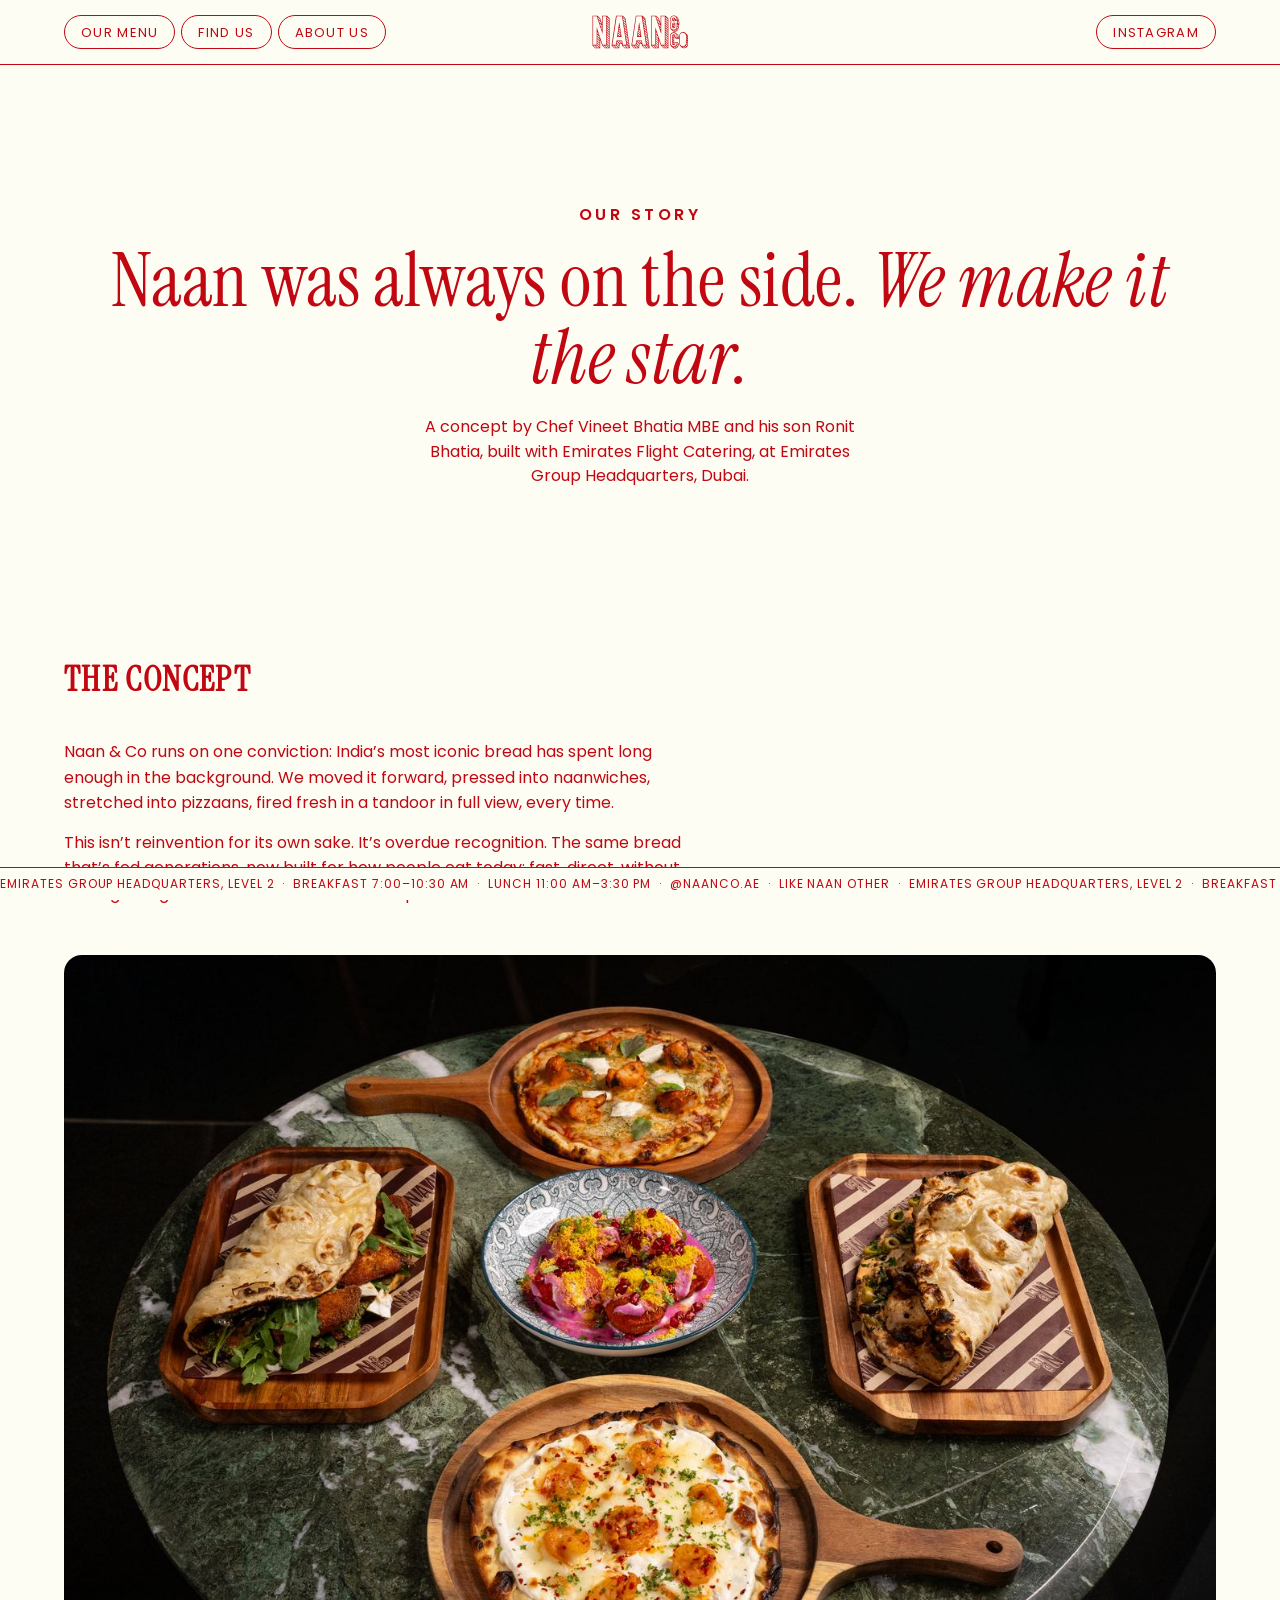
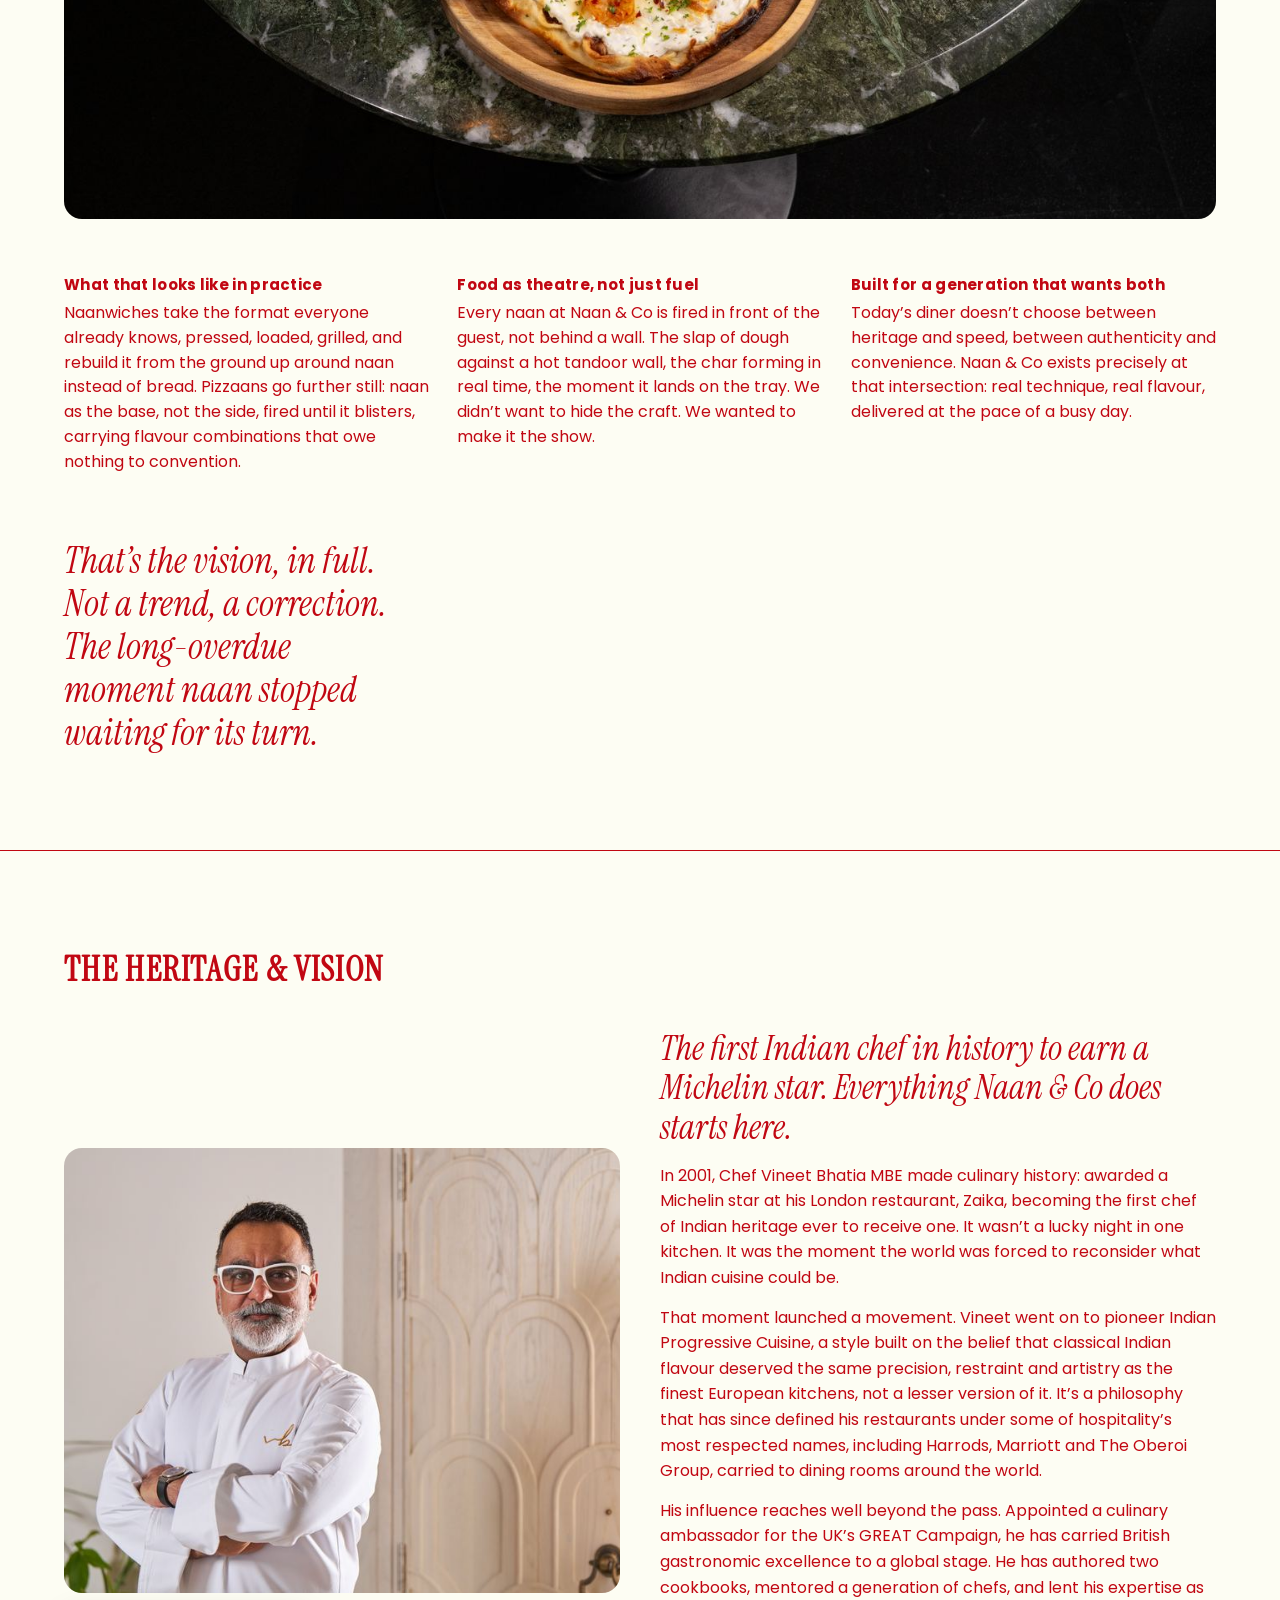
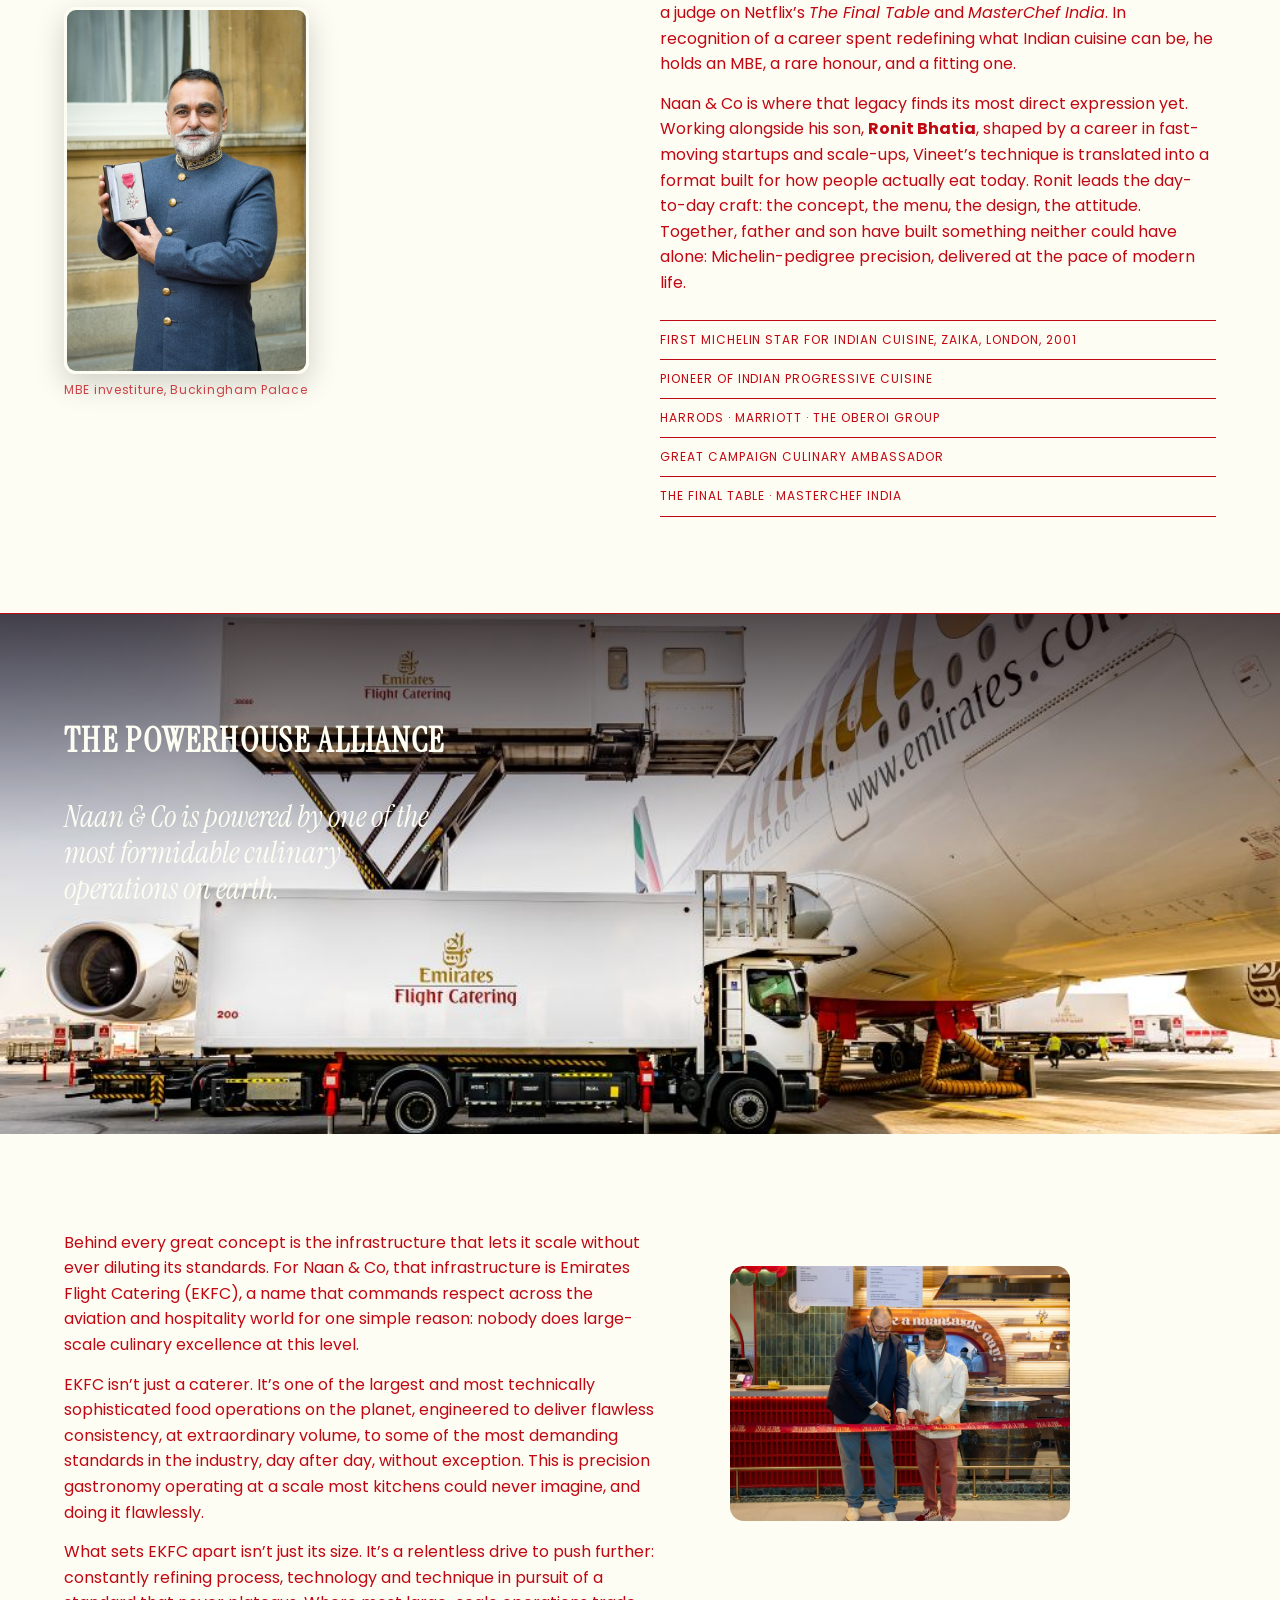
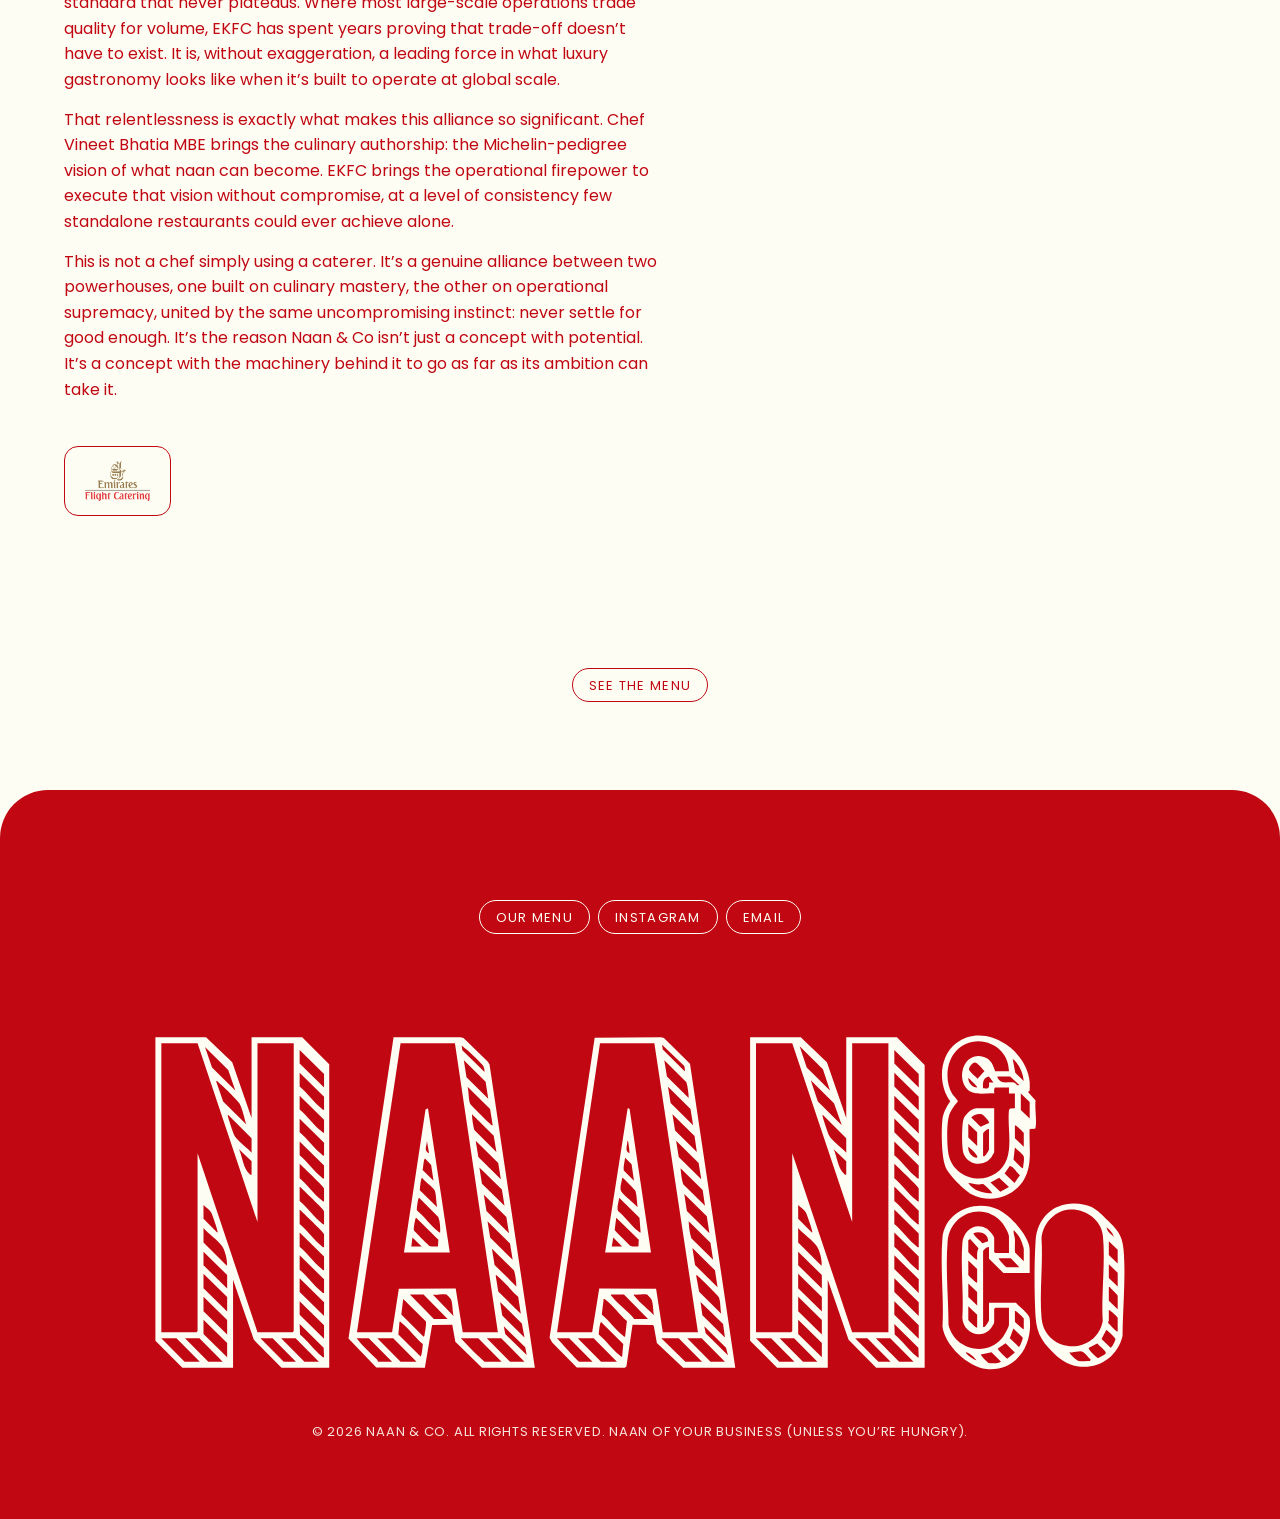
==== about.html @ 49facd0e "Revert header to full wordmark, move EKFC lockup to hero, swap founders photo - Header goes back to " ====
<!DOCTYPE html>
<html lang="en">
<head>
  <meta charset="UTF-8" />
  <meta name="viewport" content="width=device-width, initial-scale=1" />
  <meta name="theme-color" content="#fdfdf3" />
  <title>About Us | Naan &amp; Co</title>
  <meta name="description" content="The story behind Naan & Co: Chef Vineet Bhatia MBE, the first chef to win a Michelin star for Indian cuisine, his son Ronit Bhatia, and the alliance with Emirates Flight Catering." />
  <link rel="canonical" href="https://naanco.com/about.html" />

  <meta property="og:type" content="website" />
  <meta property="og:site_name" content="Naan & Co" />
  <meta property="og:url" content="https://naanco.com/about.html" />
  <meta property="og:title" content="About Us | Naan & Co" />
  <meta property="og:description" content="The story behind Naan & Co: Chef Vineet Bhatia MBE, the first chef to win a Michelin star for Indian cuisine, his son Ronit Bhatia, and the alliance with Emirates Flight Catering." />
  <meta property="og:image" content="https://naanco.com/assets/hero-poster.jpg" />

  <meta name="twitter:card" content="summary_large_image" />
  <meta name="twitter:title" content="About Us | Naan & Co" />
  <meta name="twitter:description" content="The story behind Naan & Co: Chef Vineet Bhatia MBE, the first chef to win a Michelin star for Indian cuisine, his son Ronit Bhatia, and the alliance with Emirates Flight Catering." />
  <meta name="twitter:image" content="https://naanco.com/assets/hero-poster.jpg" />

  <link rel="preconnect" href="https://fonts.googleapis.com" />
  <link rel="preconnect" href="https://fonts.gstatic.com" crossorigin />
  <link href="https://fonts.googleapis.com/css2?family=Instrument+Serif:ital@0;1&family=Poppins:wght@400;500;600;700&display=swap" rel="stylesheet" />
  <link rel="icon" type="image/svg+xml" href="assets/favicon.svg" />
  <link rel="stylesheet" href="styles.css" />
  <noscript>
    <style>
      .reveal { opacity: 1 !important; transform: none !important; }
    </style>
  </noscript>
</head>
<body>

  <svg width="0" height="0" style="position:absolute" aria-hidden="true" focusable="false" xmlns="http://www.w3.org/2000/svg">
    <defs><g id="logo-full">
<path d="M657.68,419.27l19.14,18.19,14.15,40.75v-58.94h37.07l20.3,20.28v221.45h-35.45l-20.22-20.36-15.23-43.99v64.35h-37.07l-19.75-19.74v-221.99h37.07ZM651.46,423.59h-26.52v211.44h25.71l.81-.81v-130.06l43.84,130.87h26.52v-211.44h-26.52v130.87l-43.84-130.87ZM679.06,458.2l-5.16-15.66-17.02-16.79,5.16,15.66,17.02,16.79ZM744.01,456.04v-10l-17.86-17.58v10l17.86,17.58ZM744.01,472.8v-10l-17.86-17.58v10l17.86,17.58ZM687.72,483.62l-5.71-16.19-17.01-16.8,5.18,15.64,17.54,17.35ZM744.01,489.57v-10l-17.86-17.58v10l17.86,17.58ZM690.97,503.63v-10.55l-17.05-17.03c-.42-.08-.32.49-.27.81.3,1.94,3.99,12.89,4.96,14.52,2.23,3.77,9.31,8.69,12.37,12.25ZM744.01,506.33v-10l-17.86-17.58v10l17.86,17.58ZM744.01,522.55v-9.46l-17.86-17.58v10c5.54,4.56,10.68,11.98,16.23,16.23.55.42.68,1.04,1.63.81ZM690.97,519.85v-10l-9.21-8.65c2.42,5,3.16,14.5,7.58,17.84.54.41.68,1.05,1.63.81ZM744.01,539.32v-9.46c0-1.28-15.68-16.01-17.86-18.12v10.55c5.54,4.56,10.68,11.98,16.23,16.23.55.42.68,1.04,1.63.81ZM744.01,556.08v-10l-17.86-17.58v10.55c5.54,4.56,10.68,11.98,16.23,16.23.55.42.68,1.04,1.63.81ZM655.79,542.02v10l10.02,10c.42.08.32-.49.27-.81-.27-1.75-3.8-12.31-4.65-13.75-1.01-1.71-4.12-3.98-5.64-5.45ZM744.01,572.85v-10l-17.86-17.58v10.55c5.54,4.56,10.68,11.98,16.23,16.23.55.42.68,1.04,1.63.81ZM655.79,558.79v10.55l17.05,17.03c.76-3.49-1.37-11.07-3.27-14.03-2.73-4.25-10.28-9.46-13.78-13.54ZM744.01,589.61v-10l-17.86-17.58v10.55c5.54,4.56,10.68,11.98,16.23,16.23.55.42.68,1.04,1.63.81ZM673.11,603.13v-10l-17.32-17.03v10l17.32,17.03ZM744.01,606.37v-10l-17.86-17.58v10l17.86,17.58ZM673.11,619.89v-10.55l-17.32-17.03v10.55l17.32,17.03ZM744.01,623.14v-10l-17.86-17.58v10l17.86,17.58ZM673.11,636.66v-10.55l-17.32-17.03v10.55l17.32,17.03ZM744.01,639.9v-10l-17.86-17.58v10l17.86,17.58ZM673.11,653.42v-10.55l-17.32-17.03v10.55l17.32,17.03ZM744.01,653.42l-.28-7.02-17.57-17.31.28,7.56c5.43,4.51,10.5,11.78,15.95,15.97.54.42.69,1.05,1.62.8ZM653.08,656.67l-17.05-17.3h-11.1l17.05,17.3h11.1ZM669.86,656.67l-17.05-17.3h-10.55l17.05,17.3h10.55ZM723.44,656.67l-17.05-17.3h-8.93l17.05,17.3h8.93ZM740.22,656.67l-17.05-17.3h-10.55l17.05,17.3h10.55Z"/>
        <path d="M222.53,419.27l19.14,18.19,14.15,40.75v-58.94h37.07l19.75,19.74v221.99h-34.91l-20.22-20.36-15.23-43.99v64.35h-37.07l-19.75-19.74v-221.99h37.07ZM216.31,423.59h-26.52v211.44h25.71l.81-.81v-130.06l43.84,130.87h25.71l.81-.81v-210.63h-26.52v130.87l-43.84-130.87ZM243.91,458.2l-5.16-15.12-17.02-16.79,5.16,15.12,17.02,16.79ZM308.86,456.04v-10l-17.86-17.58v10l17.86,17.58ZM308.86,472.26v-9.46l-17.86-17.58v10c5.54,4.56,10.68,11.98,16.23,16.23.55.42.68,1.04,1.63.81ZM252.02,483.08c-1.56-4.31-2.79-11.97-5.16-15.66-1.68-2.61-12.31-12.81-15.13-15.17-.61-.51-.88-1.31-1.9-1.07l5.18,15.1,17,16.8ZM308.86,489.03v-9.46l-17.86-17.58v10c5.54,4.56,10.68,11.98,16.23,16.23.55.42.68,1.04,1.63.81ZM255.82,503.63v-10.55l-17.05-17.03c-.42-.08-.32.49-.27.81.3,1.94,3.99,12.89,4.96,14.52,2.23,3.77,9.31,8.69,12.37,12.25ZM308.86,505.79v-9.46l-17.86-17.58v10c5.54,4.56,10.68,11.98,16.23,16.23.55.42.68,1.04,1.63.81ZM308.86,522.55v-9.46l-17.86-17.58v10c5.54,4.56,10.68,11.98,16.23,16.23.55.42.68,1.04,1.63.81ZM255.82,519.85v-10l-9.21-8.65c2.42,5,3.16,14.5,7.58,17.84.54.41.68,1.05,1.63.81ZM308.86,539.32v-9.46c0-1.28-15.68-16.01-17.86-18.12v10.55c5.54,4.56,10.68,11.98,16.23,16.23.55.42.68,1.04,1.63.81ZM308.86,556.08v-9.46c0-1.28-15.68-16.01-17.86-18.12v10.55c5.54,4.56,10.68,11.98,16.23,16.23.55.42.68,1.04,1.63.81ZM220.64,542.02v10l10.02,10c.42.08.32-.49.27-.81-.27-1.75-3.8-12.31-4.65-13.75-1.01-1.71-4.12-3.98-5.64-5.45ZM308.86,572.85v-9.46c0-1.28-15.68-16.01-17.86-18.12v10.55c5.54,4.56,10.68,11.98,16.23,16.23.55.42.68,1.04,1.63.81ZM220.64,558.79v10.55l17.05,17.03c.76-3.49-1.37-11.07-3.27-14.03-2.73-4.25-10.28-9.46-13.78-13.54ZM308.86,589.61v-10l-17.86-17.58v10.55c5.54,4.56,10.68,11.98,16.23,16.23.55.42.68,1.04,1.63.81ZM237.96,603.13v-10l-17.32-17.03v10l17.32,17.03ZM308.86,606.37v-10l-17.86-17.58v10.55c5.54,4.56,10.68,11.98,16.23,16.23.55.42.68,1.04,1.63.81ZM237.96,619.89v-10.55l-17.32-17.03v10.55l17.32,17.03ZM308.86,623.14v-10l-17.86-17.58v10l17.86,17.58ZM237.96,636.66v-10.55l-17.32-17.03v10.55l17.32,17.03ZM308.86,639.9v-10l-17.86-17.58v10l17.86,17.58ZM237.96,653.42v-10.55l-17.32-17.03v10.55l17.32,17.03ZM308.86,653.42l-.28-7.02-17.57-17.31.28,7.56c5.43,4.51,10.5,11.78,15.95,15.97.54.42.69,1.05,1.62.8ZM217.93,656.67l-17.05-17.3h-11.1l17.05,17.3h11.1ZM234.71,656.67l-17.05-17.3h-10.55l17.05,17.3h10.55ZM288.29,656.67l-17.05-17.3h-8.93l17.05,17.3h8.93ZM305.07,656.67l-17.05-17.3h-10.55l17.05,17.3h10.55Z"/>
        <path d="M609.78,660.99h-38.16l-19.22-18.11-2.24-12.36-.81-.82-14.78-.05-4.45,30.43-1.26.9-35.07-.11-17.98-18.27-1.93-3.51,33.02-219.6,48.51-.27,2.16.54,19.06,18.81,33.14,222.4ZM479.35,635.04h25.71l5.15-31.9,41.61.05,4.93,31.85h25.71l-31.91-211.48-39.77.07-31.42,211.41ZM572.29,439.97l-16.08-15.29.51,3.54,16,15.92c.47-.76-.06-3.62-.42-4.17ZM575.68,463.61c-.11-3.85-.63-7.84-1.68-11.56l-16.17-16.02,1.93,11.86,15.92,15.72ZM578.93,483.62l-1.92-11.87-16.47-16.25,1.9,11.88,16.49,16.24ZM581.64,503.09l-1.69-11.56-16.16-16.02,1.93,11.85,15.92,15.73ZM584.88,523.09l-1.92-11.87-16.47-16.25,1.9,11.88,16.49,16.24ZM587.59,542.56l-1.69-11.56-16.16-16.02c.3,3.9.76,8.16,1.93,11.85l15.92,15.73ZM590.84,562.57l-1.9-12.42-16.49-16.24,1.9,12.42,16.49,16.24ZM593.54,582.04l-1.93-12.4-15.92-15.72c.17,4.09.64,8.5,1.93,12.39l15.92,15.73ZM596.79,602.05l-1.9-12.43-16.49-16.23,1.92,12.41,16.47,16.25ZM599.5,621.52c-.73-3.26-.46-9.63-1.93-12.4-.7-1.32-13.03-13.49-14.84-14.92-.54-.43-.7-1.05-1.63-.8l2.23,12.1,16.16,16.02ZM545.92,625.3l-17.59-17.85h-9.47c-.24.94.39,1.08.81,1.63,4.25,5.55,11.67,10.68,16.24,16.22h10.01ZM545.11,607.46c-2.18-.62-6.95.45-9.47,0-.24.94.39,1.08.81,1.63,3.52,4.6,9.77,9.16,13.8,13.52-.63-3.24-.49-8.59-1.76-11.48-.26-.58-3.01-3.56-3.38-3.66ZM529.14,638.28l1.33-11.38c-5.26-4.33-10.13-11.35-15.39-15.39-.54-.42-.69-1.05-1.62-.81l-1.37,11.34c5.27,4.34,10.16,11.39,15.44,15.43.54.42.69,1.05,1.62.81ZM602.2,638.82l-1.36-9.73-16.49-16.23,1.36,9.73,16.49,16.23ZM526.97,652.88l.83-9.17-16.25-16.23c-.79-.02-1.72,7.93-1.64,9.16,5.27,4.35,10.16,11.39,15.44,15.44.54.42.69,1.05,1.62.81ZM604.37,651.8l-1.37-5.38-15.94-15.7,1.06,5.15,16.25,15.94ZM505.33,656.67l-17.05-17.3h-8.93c2,1.94,15.31,17.3,16.51,17.3h9.47ZM523.19,656.67l-17.05-17.3h-11.64l17.05,17.3h11.64ZM585.43,656.67l-17.05-17.3h-12.72l17.59,17.3h12.18ZM602.21,656.67l-17.05-17.3h-10.55l17.05,17.3h10.55Z"/>
        <path d="M463.11,660.99h-38.7l-19.48-18.94-2.24-12.46-14.77.09-5.29,31.33-35.52-.13-20.36-21.21,32.97-220.41,49.02-.03,2.16.54,17.84,17.32,1.21,2.04,33.15,221.86ZM332.94,635.04h25.71l4.93-31.85,41.61-.05,5.15,31.9h25.71l-31.42-211.41-39.78-.06-31.9,211.48ZM426.3,444.68c-.03-1.51-.27-3.3-1.06-4.61-1.14-1.88-9.22-9.41-11.37-11.35-1.35-1.22-3-2.25-4.33-3.51l.51,3.54,16.26,15.92ZM429.01,464.15l-1.93-12.39-15.92-15.73,1.93,12.39,15.92,15.73ZM432.26,483.61l-1.91-11.88-16.49-16.24c.97,3.27.64,9.62,1.9,12.42.43.96,13.3,13.68,14.87,14.89.54.42.69,1.05,1.63.8ZM434.96,503.09l-1.93-11.86-15.92-15.72c.07,3.85.79,7.8,1.69,11.56l16.16,16.02ZM438.21,523.09l-1.9-11.89-16.49-16.23,1.93,11.86,16.46,16.26ZM440.91,542.56l-1.93-11.86-16.46-16.26,1.9,11.89,16.49,16.23ZM444.16,562.57l-1.9-11.89-16.49-16.23,1.93,11.86,16.46,16.26ZM446.87,582.04l-1.93-11.86-16.46-16.26,1.9,11.89,16.49,16.23ZM449.57,601.51c-.11-3.85-.63-7.84-1.68-11.56l-16.17-16.02,1.93,11.86,15.92,15.72ZM452.82,621.52l-1.9-12.42c-5.06-4.24-9.77-10.95-14.87-14.89-.54-.42-.69-1.05-1.63-.8l1.91,11.88,16.49,16.24ZM399.25,625.3l-17.59-17.85h-10.01l17.59,17.85h10.01ZM398.43,607.46c-2.29-.65-7.36.48-10.01,0l15.15,15.68c-.75-3.31-.58-9.1-1.76-12.03-.24-.59-3.05-3.56-3.38-3.66ZM366.78,610.7l-1.37,11.34,16.25,16.23c.88-.52.66-1.14.81-1.88.4-1.85,1.43-8.08.8-9.46l-16.49-16.23ZM455.53,638.82l-1.93-10.23-15.92-15.73,1.59,10.03,16.26,15.93ZM364.07,627.47l-.83,9.17,16.25,16.23c.92.02,1.54-7.95,1.64-9.17-5.27-4.34-10.16-11.39-15.44-15.43-.54-.42-.69-1.05-1.62-.81ZM457.15,651.8l-1.07-5.68-15.69-15.41,1.06,5.69,15.7,15.4ZM358.65,656.67l-17.05-17.3h-8.93c4.34,5.77,9.88,10.51,14.92,15.67.62.63.69,1.63.78,1.63h10.28ZM376.51,656.67l-17.05-17.3h-11.64l17.05,17.3h11.64ZM438.76,656.67l-17.05-17.3h-12.72c4.2,4.28,8.21,9.02,12.7,12.99.79.7,4.56,4.31,4.89,4.31h12.18ZM455.53,656.67l-17.05-17.3h-10.55l17.05,17.3h10.55Z"/>
        <path d="M825.2,591.77h-19.21l-10.55-10.55v-8.38c-1.24-.58-4.33,2.27-4.33,2.97v55.43h.8c.99-.36,3.53-4.14,3.53-5.14v-12.71h19.75c2.34,3.15,9.58,7.81,10.02,11.61,2.35,19.99-10.02,38.91-31.6,36.99-13.47-1.2-30.8-17.65-32.21-31.09,1.12-20.86-1.72-43.67-.09-64.31,1.55-19.59,23.39-28.94,40.45-21.45,8.66,3.8,23.44,19.6,23.44,29.58v17.03ZM810.04,577.17v-12.17c0-2.11-3.15-7.67-4.59-9.47-13.43-16.69-38.59-7.91-40.32,13.26-1.58,19.3.61,41.51.68,60.95,4.3,17.93,27.47,23.95,39.35,9.33,1.41-1.73,4.88-7.72,4.88-9.72v-12.17h-10.01l-.81.81v9.73c0,1.27-2.91,5.31-4.06,6.22-7.95,6.32-18.93.3-19.23-9.44,1.04-17.8-1.32-37.03,0-54.66.68-9.17,9.64-15.65,18.07-10.43,1.36.84,5.23,5.33,5.23,6.67v10.27l.81.81h10.01ZM820.87,583.12v-8.92c0-1.31-2.06-6.61-2.8-8.02-1.07-2.04-2.84-4.19-4.51-5.77-.58,1.95.66,4.17.81,6.23.23,3.37-.26,6.79.12,10.16l6.38,6.33ZM794.84,568.47c-.11-5.6-5.94-7.77-10.77-5.89-.66.93,5.71,6.16,6.48,7.31l4.29-1.42ZM780.27,567.71v8.65c0,.43,6.05,6.18,6.49,5.68.04-2.93-.41-5.78.99-8.48l-6.13-6.65-1.35.81ZM817.62,587.45l-6.22-6.49h-8.93c.11,1.13,5.25,6.49,5.68,6.49h9.47ZM786.77,598.8v-10l-6.49-6.22v10.55c0,.43,6.05,6.18,6.49,5.68ZM786.77,615.57v-10l-6.49-6.22v10l6.49,6.22ZM786.77,631.79v-9.46l-6.49-6.22v10c0,.43,6.05,6.18,6.49,5.68ZM820.87,632.87v-7.84c0-.43-5.36-5.57-6.49-5.68v7.84c0,.43,6.05,6.18,6.49,5.68ZM813.29,632.33l-2.64,7.19,6.68,6.33c.97-.23,2.66-5.47,2.88-6.69l-6.92-6.83ZM801.93,646.94c-.61.89,5.85,6.48,6.84,7.5l5.6-4.54-6.83-6.72-5.61,3.76ZM786.23,655.58c-2.03-2.54-4.28-5.14-7.57-5.94-1.01,1.01,6.23,6.11,7.57,5.94ZM789.48,651.26c-.62.51,5.06,6.16,5.79,6.38,1.23.36,8.84.09,8.81-1.24l-6.83-6.65-7.77,1.52Z"/>
        <path d="M825.02,458.61c-.09.14-.58.13-.81.21l-.1.72,5.4,5.97c-.72,5.75,1.01,14.05.01,19.46-.11.62-.19,1.09-.89,1.28l-3.45.07c-.72,12.69,2.51,25.69-4.24,37.14-7.77,13.17-24.8,17.65-38.35,10.55-5.1-2.67-16.24-13.98-18.67-19.2-3.39-7.27-3.51-27.49-2.55-35.73.52-4.48,3.19-9.38,5.72-13.04-9.11-12.36-8.31-32.66,4.25-42.43,20.95-16.32,52.16,4.97,53.86,28.36.08,1.14.17,6.06-.19,6.65ZM810.04,444.14c-.15-21.02-26.94-30.01-40.04-13.24-6.07,7.76-6.58,21.26-1.54,29.63.74,1.22,4.25,4.79,4.25,5.51-3.12,3.77-5.79,7.1-6.9,12.05-1.38,6.15-1.28,22.43.42,28.48,4.06,14.45,21.84,20.54,34.24,12.1,15.14-10.3,7.91-30.77,9.57-46.14l.89-1.28,3.44-.08v-10.82h-4.33s0-4.33,0-4.33h-10.01c-1.34,1.02-.71,2.85-.81,4.33-7.02-.57-15.94,2.23-20.8-4.36-6.97-9.45.04-26.89,13.21-22.39,5.46,1.86,6.57,5.6,8.4,10.53h10.01ZM820.86,451.17c-.59-6.09-3.29-12.32-8.11-16.22l1.9,10.27,6.21,5.96ZM785,437.72c-1.6.24-4.38,3.33-4.2,5.05.16,1.57,5.11,5.2,6.24,6.77l5.12-5.63c-1.6-1.23-5.34-6.46-7.16-6.19ZM795.37,447.97c-4.45.79-4.59,4.84-4.28,8.61,4.15.41,4.75-.19,4.33-4.33h3.25s-3.3-4.28-3.3-4.28ZM810.85,447.93h-9.47c2.24,6.46,7.57,3.46,12.17,4.34,1.69.32,2.34,2.94,4.07,1.88l-6.76-6.22ZM786.76,456.04c.72-.65-5.65-6.48-6.49-7.03-.14,3.66,2.84,6.84,6.49,7.03ZM825.2,478.75v-12.17l-6.49-6.22v12.17l6.49,6.22ZM820.87,499.3v-10c0-.43-5.36-5.57-6.49-5.68v9.46l6.49,6.22ZM820.32,514.98c.19-2.56,1.17-6.34.43-8.81-.39-1.31-5.13-5.1-6.38-6.33l-1.01,8.8c.65.82,6.28,7.05,6.95,6.34ZM813.1,514.64c-.4-.37-2.07-1.56-2.5-1.27l-3.76,5.6,7.25,6.83,3.95-5.68c-1.76-1.45-3.39-4.06-4.94-5.48ZM802.83,522.09l-6.31,3.44,7.19,6.66,6.32-3.41-7.2-6.68ZM797.59,533.37c.65-.57-5.43-6.52-6.47-6.8s-2.33.47-3.54.36c-2.41-.21-4.9-.89-7.31-1.13,3.79,5.65,10.79,7.55,17.32,7.56Z"/>
        <path d="M881.67,552.65c7.07,6.97,11.2,10.82,12.19,21.62,1.83,19.93-.61,43.4-.71,63.5-5.29,22.06-31.21,30.01-48.21,14.59-9.37-8.5-14.63-15.18-15.43-28.38-.99-16.15-1.03-39.62,0-55.75,1.23-19.32,16.74-30.81,35.76-26.49,8.13,1.84,10.97,5.56,16.41,10.92ZM852.67,545.41c-10.09,1.38-18.29,11.19-18.83,21.2,1.25,18.69-1.61,39.42.03,57.87,2.36,26.48,39.54,28.27,44.77,2.57-1.2-20,2.09-42.92.13-62.58-1.24-12.51-14.04-20.71-26.1-19.06ZM886.89,565.28c-1-2.7-3.05-5.38-5.4-7.03.3,3.17,3.2,5.12,5.4,7.03ZM889.6,584.74v-10l-6.49-6.22v10l6.49,6.22ZM889.6,601.51v-10l-6.49-6.22v10l6.49,6.22ZM883.11,602.05v10l6.49,6.22v-10c0-.38-4.52-4.69-5.26-5.53-.32-.37.04-1.03-1.24-.69ZM889.6,634.49v-10c0-.43-5.36-5.57-6.49-5.68v7.84c0,.16-.5.58-.52,1.1l.48,1.08c.87.5,5.83,6.46,6.54,5.66ZM881.22,633.41l-3.46,6.65,6.63,6.31c1.02-.21,3.79-5.43,3.5-6.62-.16-.65-6.09-6.47-6.67-6.33ZM868.51,646.42c-.96,1.39,5.21,6.35,6.31,7.49.77.2,5.87-2.85,6.08-3.53.46-1.52-5.09-5.89-6.3-7.17l-6.09,3.21ZM861.19,656.13c2.34.42,5.64-.3,8.12,0l.55-1.08c-2.31-1.71-4.52-5.97-7.57-6-2.3-.02-5.28,1.17-7.85.6-.79.7,5.24,6.22,6.76,6.49Z"/>
        <path d="M514.53,576.63l16.48-105.48,1.39.34,15.69,105.13h-33.56ZM532.38,504.17c-.04-2.19-.32-4.44-.7-6.59-.12-.68-.1-2.62-.91-2.6.24,3.35-2.3,7.27,1.61,9.19ZM535.63,524.18l-1.73-12.05-4.75-4.71c-.34,3.1-1.38,6.22-.98,9.35l7.46,7.41ZM538.34,543.64c-.58-3.17-.53-9.76-1.93-12.4-.31-.58-8.96-9.7-9.42-9.23-.17,2.81-1.94,7.07-.81,9.72,1.01,2.38,10.07,9.28,12.16,11.91ZM540.5,562.03l-.82-10.81-14.87-14.61c-.32,2.66-1.85,7.26-.81,9.72,5.06,4.2,9.79,11,14.87,14.88.54.41.69,1.05,1.62.81ZM538.86,572.28l.3-4.82-16.5-16.24-1.14,8.94c.52.84,11.2,11.52,11.96,11.87,1.49.67,3.74.16,5.37.25ZM526.98,572.31l-6.49-6.49-1.09,6.49h7.58Z"/>
        <path d="M367.31,576.63l15.8-104.54,1.78-.92,15.97,105.46h-33.56ZM385.71,504.17l-1.61-9.19c.17,3.75-2.77,7.06,1.61,9.19ZM388.96,524.18l-1.73-11.51-4.48-4.7c-1.03-.02-1.35,7.15-1.76,8.31l7.98,7.9ZM391.66,543.64c-.91-3.3-.53-9.56-1.92-12.41-1.17-2.4-7.41-6.61-9.17-9.21-.92-.02-1.54,7.95-1.64,9.17l12.73,12.45ZM393.83,562.03c.1-3.8.02-7.71-1.39-11.31l-14.03-14.09c-.88-.02-1.77,7.94-1.65,9.16,5.28,4.35,10.16,11.39,15.44,15.44.54.42.69,1.05,1.62.8ZM392.21,572.31l.29-4.85-16.26-16.24c-.75-.02-2,8.36-1.65,9.16.33.75,10.92,11.3,11.67,11.64,1.62.74,4.16.06,5.95.28ZM380.3,572.31l-6.76-6.49-.82,6.49h7.58Z"/>
        <path d="M799.22,471.18v32.18c0,.2-1.61,3.04-1.93,3.48-5.34,7.57-16.9,6.1-20.37-2.29-1.6-3.86-1.52-21.71-.05-25.68,1.23-3.33,6.04-7.68,9.63-7.68h12.72ZM795.42,481.99c.74-1.06-4.32-6.09-5.25-6.37-2.6-.78-5.97.23-7.73,2.32l6.83,6.71,6.14-2.66ZM786.77,498.76v-10l-6.49-6.22v10l6.49,6.22ZM795.43,486.32c-1.33-.33-4.33,2.66-4.33,3.52v16.49h.8c.99-.36,3.53-4.14,3.53-5.14v-14.87ZM786.76,507.41c1.45-1.49-5.25-7.08-6.49-8.11-.36,3.96,2.46,7.8,6.49,8.11Z"/>
      </g><g id="logo-mark">
        <path d="M379.76,346.32l30.7,29.19,22.7,65.37v-94.56h59.47l32.56,32.53v355.24h-56.87l-32.43-32.66-24.44-70.58v103.23h-59.47l-31.69-31.66v-356.11h59.47ZM369.77,353.26h-42.54v339.19h41.24l1.3-1.3v-208.63l70.33,209.93h42.54v-339.19h-42.54v209.93l-70.33-209.93ZM414.04,408.78l-8.28-25.12-27.3-26.93,8.28,25.12,27.3,26.93ZM518.24,405.31v-16.05l-28.65-28.19v16.05l28.65,28.19ZM518.24,432.2v-16.05l-28.65-28.19v16.05l28.65,28.19ZM427.93,449.55l-9.16-25.97-27.28-26.95,8.31,25.09,28.14,27.83ZM518.24,459.1v-16.05l-28.65-28.19v16.05l28.65,28.19ZM433.15,481.65v-16.92l-27.35-27.32c-.67-.13-.52.79-.44,1.3.47,3.12,6.41,20.68,7.95,23.29,3.58,6.05,14.93,13.94,19.84,19.64ZM518.24,485.99v-16.05l-28.65-28.19v16.05l28.65,28.19ZM518.24,512.01v-15.18l-28.65-28.19v16.05c8.89,7.32,17.13,19.21,26.04,26.03.87.67,1.1,1.67,2.61,1.3ZM433.15,507.68v-16.05l-14.77-13.87c3.88,8.01,5.07,23.25,12.16,28.62.87.66,1.09,1.68,2.61,1.3ZM518.24,538.91v-15.18c0-2.05-25.16-25.68-28.65-29.06v16.92c8.89,7.32,17.13,19.21,26.04,26.03.87.67,1.1,1.67,2.61,1.3ZM518.24,565.8v-16.05l-28.65-28.19v16.92c8.89,7.32,17.13,19.21,26.04,26.03.87.67,1.1,1.67,2.61,1.3ZM376.72,543.24v16.05l16.07,16.04c.67.13.52-.79.44-1.3-.43-2.81-6.09-19.75-7.46-22.05-1.62-2.75-6.6-6.38-9.05-8.74ZM518.24,592.69v-16.05l-28.65-28.19v16.92c8.89,7.32,17.13,19.21,26.04,26.03.87.67,1.1,1.67,2.61,1.3ZM376.72,570.14v16.92l27.35,27.32c1.22-5.59-2.2-17.76-5.25-22.51-4.39-6.82-16.5-15.17-22.1-21.73ZM518.24,619.58v-16.05l-28.65-28.19v16.92c8.89,7.32,17.13,19.21,26.04,26.03.87.67,1.1,1.67,2.61,1.3ZM404.5,641.27v-16.05l-27.78-27.33v16.05l27.78,27.33ZM518.24,646.48v-16.05l-28.65-28.19v16.05l28.65,28.19ZM404.5,668.16v-16.92l-27.78-27.33v16.92l27.78,27.33ZM518.24,673.37v-16.05l-28.65-28.19v16.05l28.65,28.19ZM404.5,695.06v-16.92l-27.78-27.33v16.92l27.78,27.33ZM518.24,700.26v-16.05l-28.65-28.19v16.05l28.65,28.19ZM404.5,721.95v-16.92l-27.78-27.33v16.92l27.78,27.33ZM518.23,721.94l-.45-11.26-28.19-27.78.44,12.13c8.71,7.24,16.84,18.9,25.59,25.61.87.67,1.1,1.68,2.61,1.29ZM372.38,727.15l-27.35-27.76h-17.8l27.35,27.76h17.8ZM399.29,727.15l-27.35-27.76h-16.93l27.35,27.76h16.93ZM485.25,727.15l-27.35-27.76h-14.33l27.35,27.76h14.33ZM512.16,727.15l-27.35-27.76h-16.93l27.35,27.76h16.93Z"/>
        <path d="M648.47,623.05h-30.82l-16.93-16.92v-13.45c-1.99-.93-6.95,3.64-6.95,4.77v88.92h1.29c1.59-.57,5.66-6.64,5.66-8.24v-20.39h31.69c3.76,5.06,15.36,12.53,16.08,18.63,3.77,32.07-16.08,62.42-50.7,59.33-21.6-1.93-49.41-28.31-51.67-49.88,1.79-33.47-2.75-70.06-.14-103.16,2.48-31.42,37.52-46.42,64.88-34.4,13.89,6.1,37.6,31.45,37.6,47.45v27.33ZM624.16,599.63v-19.52c0-3.39-5.05-12.31-7.37-15.19-21.54-26.77-61.9-12.69-64.68,21.28-2.53,30.96.97,66.59,1.1,97.77,6.89,28.77,44.06,38.42,63.12,14.97,2.26-2.78,7.83-12.39,7.83-15.6v-19.52h-16.06l-1.3,1.3v15.61c0,2.03-4.67,8.51-6.51,9.98-12.76,10.13-30.37.48-30.85-15.15,1.67-28.56-2.11-59.4,0-87.69,1.1-14.71,15.47-25.1,28.98-16.74,2.19,1.35,8.39,8.56,8.39,10.7v16.48l1.3,1.3h16.06ZM641.53,609.17v-14.31c0-2.1-3.31-10.6-4.49-12.86-1.71-3.27-4.56-6.72-7.23-9.26-.94,3.13,1.06,6.69,1.29,9.99.37,5.4-.41,10.89.19,16.29l10.24,10.15ZM599.77,585.67c-.17-8.98-9.53-12.46-17.28-9.45-1.06,1.49,9.15,9.88,10.4,11.73l6.88-2.28ZM576.41,584.45v13.88c0,.7,9.7,9.91,10.41,9.1.07-4.7-.65-9.28,1.58-13.61l-9.84-10.67-2.16,1.3ZM636.32,616.11l-9.98-10.41h-14.33c.17,1.82,8.42,10.41,9.12,10.41h15.19ZM586.83,634.33v-16.05l-10.42-9.98v16.92c0,.7,9.71,9.91,10.42,9.11ZM586.83,661.22v-16.05l-10.42-9.98v16.05l10.42,9.98ZM586.83,687.25v-15.18l-10.42-9.98v16.05c0,.7,9.71,9.91,10.42,9.11ZM641.53,688.98v-12.58c0-.7-8.6-8.93-10.42-9.11v12.58c0,.7,9.71,9.91,10.42,9.11ZM629.38,688.12l-4.24,11.53,10.72,10.16c1.56-.37,4.27-8.77,4.62-10.73l-11.11-10.96ZM611.14,711.55c-.98,1.43,9.38,10.39,10.97,12.04l8.98-7.28-10.96-10.78-8.99,6.03ZM585.96,725.41c-3.26-4.08-6.87-8.24-12.15-9.53-1.63,1.62,10,9.8,12.15,9.53ZM591.17,718.48c-.99.82,8.12,9.88,9.29,10.23,1.97.58,14.19.15,14.13-1.99l-10.95-10.67-12.47,2.44Z"/>
        <path d="M648.2,409.44c-.14.23-.93.21-1.3.34l-.15,1.16,8.66,9.58c-1.15,9.22,1.62,22.53.02,31.21-.18.99-.3,1.75-1.42,2.05l-5.53.12c-1.16,20.35,4.03,41.21-6.79,59.57-12.46,21.13-39.78,28.31-61.52,16.93-8.19-4.29-26.05-22.43-29.95-30.8-5.44-11.66-5.63-44.09-4.09-57.32.84-7.19,5.12-15.05,9.18-20.92-14.61-19.84-13.32-52.39,6.81-68.07,33.62-26.18,83.68,7.97,86.4,45.49.13,1.83.28,9.72-.31,10.67ZM624.16,386.23c-.24-33.72-43.21-48.13-64.23-21.23-9.73,12.45-10.56,34.11-2.47,47.54,1.18,1.96,6.82,7.68,6.82,8.83-5.01,6.05-9.29,11.39-11.08,19.33-2.22,9.86-2.06,35.98.68,45.69,6.52,23.17,35.04,32.94,54.93,19.42,24.29-16.52,12.68-49.36,15.34-74.02l1.42-2.05,5.52-.12v-17.35h-6.95s0-6.94,0-6.94h-16.06c-2.14,1.64-1.14,4.56-1.3,6.94-11.25-.92-25.57,3.58-33.37-7-11.18-15.16.06-43.13,21.19-35.92,8.75,2.99,10.54,8.98,13.48,16.89h16.06ZM641.52,397.5c-.95-9.77-5.28-19.76-13.01-26.02l3.04,16.47,9.96,9.56ZM583.99,375.93c-2.57.38-7.03,5.33-6.74,8.1.26,2.51,8.2,8.34,10.01,10.86l8.22-9.04c-2.56-1.97-8.57-10.36-11.49-9.93ZM600.63,392.37c-7.14,1.26-7.37,7.76-6.86,13.82,6.66.66,7.62-.31,6.95-6.95h5.21s-5.3-6.87-5.3-6.87ZM625.47,392.3h-15.19c3.59,10.37,12.14,5.56,19.52,6.96,2.7.51,3.75,4.72,6.53,3.02l-10.85-9.98ZM586.83,405.31c1.15-1.05-9.07-10.39-10.41-11.27-.22,5.87,4.55,10.97,10.41,11.27ZM648.47,441.75v-19.52l-10.42-9.98v19.52l10.42,9.98ZM641.53,474.71v-16.05c0-.7-8.6-8.94-10.42-9.11v15.18l10.42,9.98ZM640.66,499.86c.3-4.11,1.87-10.17.7-14.13-.62-2.11-8.24-8.19-10.23-10.15l-1.62,14.12c1.04,1.31,10.07,11.31,11.16,10.17ZM629.06,499.31c-.65-.59-3.33-2.51-4.01-2.04l-6.03,8.99,11.63,10.96,6.33-9.12c-2.82-2.33-5.44-6.51-7.92-8.79ZM612.59,511.27l-10.12,5.52,11.53,10.68,10.14-5.47-11.56-10.72ZM604.19,529.36c1.04-.92-8.71-10.46-10.38-10.91-1.62-.43-3.74.75-5.68.58-3.86-.34-7.85-1.42-11.72-1.81,6.08,9.07,17.31,12.12,27.78,12.13Z"/>
        <path d="M739.07,560.29c11.34,11.18,17.97,17.36,19.56,34.68,2.94,31.97-.97,69.61-1.15,101.86-8.49,35.39-50.06,48.14-77.34,23.4-15.03-13.63-23.46-24.35-24.76-45.53-1.58-25.91-1.65-63.55,0-89.42,1.98-31,26.85-49.42,57.37-42.5,13.04,2.96,17.6,8.91,26.32,17.51ZM692.54,548.67c-16.18,2.21-29.35,17.96-30.21,34.01,2.01,29.99-2.59,63.24.05,92.84,3.78,42.48,63.42,45.36,71.82,4.13-1.92-32.08,3.35-68.85.22-100.4-1.99-20.07-22.53-33.22-41.88-30.58ZM747.44,580.55c-1.61-4.34-4.89-8.63-8.67-11.28.48,5.09,5.14,8.21,8.67,11.28ZM751.79,611.78v-16.05l-10.42-9.98v16.05l10.42,9.98ZM751.79,638.67v-16.05l-10.42-9.98v16.05l10.42,9.98ZM741.37,639.54v16.05l10.42,9.98v-16.05c0-.61-7.25-7.53-8.43-8.87-.52-.59.06-1.65-1.99-1.11ZM751.79,691.59v-16.05c0-.7-8.6-8.94-10.42-9.11v12.58c0,.26-.8.93-.84,1.77l.77,1.73c1.39.8,9.35,10.36,10.49,9.08ZM738.35,689.85l-5.55,10.67,10.64,10.11c1.63-.34,6.07-8.71,5.61-10.63-.25-1.04-9.76-10.38-10.7-10.15ZM717.97,710.71c-1.54,2.22,8.36,10.18,10.13,12.01,1.23.31,9.42-4.58,9.75-5.66.74-2.44-8.17-9.45-10.1-11.5l-9.78,5.15ZM706.21,726.29c3.75.67,9.05-.48,13.02,0l.88-1.73c-3.7-2.75-7.25-9.58-12.15-9.63-3.68-.04-8.46,1.88-12.6.96-1.26,1.13,8.4,9.97,10.85,10.41Z"/>
        <path d="M606.8,429.6v51.62c0,.32-2.59,4.87-3.09,5.59-8.57,12.14-27.11,9.78-32.68-3.68-2.56-6.2-2.43-34.83-.08-41.2,1.97-5.33,9.69-12.33,15.45-12.33h20.4ZM600.72,446.94c1.18-1.7-6.93-9.77-8.42-10.22-4.17-1.24-9.57.36-12.4,3.72l10.96,10.76,9.86-4.26ZM586.83,473.84v-16.05l-10.42-9.98v16.05l10.42,9.98ZM600.72,453.89c-2.13-.52-6.95,4.26-6.95,5.64v26.46h1.29c1.59-.57,5.66-6.64,5.66-8.24v-23.86ZM586.82,487.72c2.33-2.4-8.43-11.36-10.41-13.01-.58,6.35,3.95,12.52,10.41,13.01Z"/>
        <path d="M695.13,566.01c11.06-1.75,20.96,5.39,21.97,16.67,2.69,30.03-2.04,64.08-.09,94.54-5.87,21.38-35.39,18.95-37.31-3.39-2.51-29.3,1.88-62.22.11-91.91,1.66-7.95,7-14.59,15.33-15.91ZM710.12,583.14c1.31-1.51-6.89-9.76-8.42-10.22-4.17-1.24-9.57.36-12.4,3.72l10.96,10.71,9.86-4.22ZM697.09,610.04v-15.18l-10.42-9.98v16.05c0,.7,9.71,9.91,10.42,9.11ZM710.99,590.09c-2.27-.81-6.95,3.03-6.95,4.77v88.92c2.88-.21,6.95-7.05,6.95-9.11v-84.58ZM697.09,636.93v-15.18c0-1.1-8.16-9.97-10.42-9.98v16.05c0,.7,9.71,9.91,10.42,9.11ZM697.09,663.83v-15.18c0-1.1-8.16-9.97-10.42-9.98v16.05c0,.7,9.71,9.91,10.42,9.11ZM697.09,684.65c-.39-3.05.8-7.65-.45-10.4-.42-.92-9.16-9.59-9.96-8.69-.79,8.42-.07,18.59,10.41,19.08Z"/>
      </g></defs>
      </g></defs>
  </svg>

  <header class="site-header">
    <div class="wrap">
      <div class="header-left">
        <a class="pill" href="index.html#menu">Our menu</a>
        <a class="pill" href="https://www.google.com/maps/place/Emirates+Group+Headquarters+-+Second+Floor+-+Al+Garhoud+-+Dubai+-+United+Arab+Emirates/@25.2419709,55.3619872,17z/data=!3m1!4b1!4m6!3m5!1s0x3e5f5da21c5a3e1d:0xceed6bc21a979a2d!8m2!3d25.2419709!4d55.3645621!16s%2Fg%2F11wb27vzw5?entry=ttu&g_ep=EgoyMDI2MDcwNS4wIKXMDSoASAFQAw%3D%3D" target="_blank" rel="noopener">Find us</a>
        <a class="pill" href="about.html" aria-current="page">About Us</a>
      </div>
      <a class="brand-mark" href="index.html" aria-label="Naan &amp; Co home">
        <svg viewBox="181.5 413.9 717.1 252.3" role="img" aria-hidden="true" focusable="false" fill="currentColor" xmlns="http://www.w3.org/2000/svg"><use href="#logo-full" /></svg>
      </a>
      <div class="header-right">
        <a class="pill" href="https://www.instagram.com/naanco.ae/" target="_blank" rel="noopener">Instagram</a>
      </div>
    </div>
  </header>

  <main id="top">

    <!-- ================= ABOUT HERO ================= -->
    <section class="about-hero">
      <div class="wrap">
        <p class="eyebrow reveal">Our story</p>
        <h1 class="about-shout reveal">Naan was always on the side. <em>We make it the star.</em></h1>
        <p class="reveal">A concept by Chef Vineet Bhatia MBE and his son Ronit Bhatia, built with Emirates Flight Catering, at Emirates Group Headquarters, Dubai.</p>
      </div>
    </section>

    <!-- ================= THE CONCEPT ================= -->
    <section class="about-section concept" id="concept">
      <div class="wrap">
        <h2 class="section-label reveal">The Concept</h2>
        <div class="concept-lead reveal">
          <p>Naan &amp; Co runs on one conviction: India&rsquo;s most iconic bread has spent long enough in the background. We moved it forward, pressed into naanwiches, stretched into pizzaans, fired fresh in a tandoor in full view, every time.</p>
          <p>This isn&rsquo;t reinvention for its own sake. It&rsquo;s overdue recognition. The same bread that&rsquo;s fed generations, now built for how people eat today: fast, direct, without cutting a single corner on flavour or technique.</p>
        </div>

        <img class="concept-photo reveal" src="assets/about-concept-1600.jpg"
             srcset="assets/about-concept-900.jpg 900w, assets/about-concept-1600.jpg 1600w"
             sizes="(min-width: 900px) 80vw, 100vw"
             width="1600" height="1074" loading="lazy"
             alt="An overhead spread of Naan & Co dishes: naanwiches, pizzaans and a chaat, fired fresh and plated on wooden boards" />

        <div class="concept-points reveal">
          <div class="concept-point">
            <h3>What that looks like in practice</h3>
            <p>Naanwiches take the format everyone already knows, pressed, loaded, grilled, and rebuild it from the ground up around naan instead of bread. Pizzaans go further still: naan as the base, not the side, fired until it blisters, carrying flavour combinations that owe nothing to convention.</p>
          </div>
          <div class="concept-point">
            <h3>Food as theatre, not just fuel</h3>
            <p>Every naan at Naan &amp; Co is fired in front of the guest, not behind a wall. The slap of dough against a hot tandoor wall, the char forming in real time, the moment it lands on the tray. We didn&rsquo;t want to hide the craft. We wanted to make it the show.</p>
          </div>
          <div class="concept-point">
            <h3>Built for a generation that wants both</h3>
            <p>Today&rsquo;s diner doesn&rsquo;t choose between heritage and speed, between authenticity and convenience. Naan &amp; Co exists precisely at that intersection: real technique, real flavour, delivered at the pace of a busy day.</p>
          </div>
        </div>

        <p class="concept-close reveal">That&rsquo;s the vision, in full. Not a trend, a correction. The long-overdue moment naan stopped waiting for its turn.</p>
      </div>
    </section>

    <!-- ================= CHEF VINEET ================= -->
    <section class="about-section chef" id="chef">
      <div class="wrap">
        <h2 class="section-label reveal">The Heritage &amp; Vision</h2>
        <div class="chef-grid">
          <div class="chef-photos reveal">
            <img class="chef-photo" src="assets/about-vineet-portrait-1600.jpg"
                 srcset="assets/about-vineet-portrait-800.jpg 800w, assets/about-vineet-portrait-1600.jpg 1600w"
                 sizes="(min-width: 768px) 50vw, 100vw"
                 width="1600" height="1067" loading="lazy"
                 alt="Chef Vineet Bhatia MBE, arms crossed, in his chef whites monogrammed vb" />
            <div class="chef-inset">
              <img src="assets/about-vineet-mbe-1300.jpg"
                   srcset="assets/about-vineet-mbe-700.jpg 700w, assets/about-vineet-mbe-1300.jpg 1300w"
                   sizes="220px"
                   width="1300" height="1950" loading="lazy"
                   alt="Chef Vineet Bhatia holding his MBE medal outside Buckingham Palace" />
              <p class="chef-inset-cap">MBE investiture, Buckingham Palace</p>
            </div>
          </div>
          <div class="reveal">
            <p class="chef-pull">The first Indian chef in history to earn a Michelin star. Everything Naan &amp; Co does starts here.</p>
            <div class="chef-copy">
              <p>In 2001, Chef Vineet Bhatia MBE made culinary history: awarded a Michelin star at his London restaurant, Zaika, becoming the first chef of Indian heritage ever to receive one. It wasn&rsquo;t a lucky night in one kitchen. It was the moment the world was forced to reconsider what Indian cuisine could be.</p>
              <p>That moment launched a movement. Vineet went on to pioneer Indian Progressive Cuisine, a style built on the belief that classical Indian flavour deserved the same precision, restraint and artistry as the finest European kitchens, not a lesser version of it. It&rsquo;s a philosophy that has since defined his restaurants under some of hospitality&rsquo;s most respected names, including Harrods, Marriott and The Oberoi Group, carried to dining rooms around the world.</p>
              <p>His influence reaches well beyond the pass. Appointed a culinary ambassador for the UK&rsquo;s GREAT Campaign, he has carried British gastronomic excellence to a global stage. He has authored two cookbooks, mentored a generation of chefs, and lent his expertise as a judge on Netflix&rsquo;s <em>The Final Table</em> and <em>MasterChef India</em>. In recognition of a career spent redefining what Indian cuisine can be, he holds an MBE, a rare honour, and a fitting one.</p>
              <p>Naan &amp; Co is where that legacy finds its most direct expression yet. Working alongside his son, <strong>Ronit Bhatia</strong>, shaped by a career in fast-moving startups and scale-ups, Vineet&rsquo;s technique is translated into a format built for how people actually eat today. Ronit leads the day-to-day craft: the concept, the menu, the design, the attitude. Together, father and son have built something neither could have alone: Michelin-pedigree precision, delivered at the pace of modern life.</p>
            </div>
            <ul class="chef-facts">
              <li>First Michelin star for Indian cuisine, Zaika, London, 2001</li>
              <li>Pioneer of Indian Progressive Cuisine</li>
              <li>Harrods &middot; Marriott &middot; The Oberoi Group</li>
              <li>GREAT Campaign culinary ambassador</li>
              <li>The Final Table &middot; MasterChef India</li>
            </ul>
          </div>
        </div>
      </div>
    </section>

    <!-- ================= THE POWERHOUSE ALLIANCE (EKFC) ================= -->
    <section class="about-section alliance" id="alliance">
      <div class="alliance-bleed reveal">
        <img src="assets/about-ekfc-hero-2000.jpg"
             srcset="assets/about-ekfc-hero-1000.jpg 1000w, assets/about-ekfc-hero-2000.jpg 2000w"
             sizes="100vw"
             width="1000" height="637" loading="lazy"
             alt="Emirates Flight Catering trucks loading an Emirates aircraft on the tarmac" />
        <div class="alliance-overlay">
          <h2 class="section-label">The Powerhouse Alliance</h2>
          <p>Naan &amp; Co is powered by one of the most formidable culinary operations on earth.</p>
        </div>
      </div>
      <div class="alliance-body">
        <div class="wrap">
          <div class="alliance-copy">
            <p>Behind every great concept is the infrastructure that lets it scale without ever diluting its standards. For Naan &amp; Co, that infrastructure is Emirates Flight Catering (EKFC), a name that commands respect across the aviation and hospitality world for one simple reason: nobody does large-scale culinary excellence at this level.</p>
            <p>EKFC isn&rsquo;t just a caterer. It&rsquo;s one of the largest and most technically sophisticated food operations on the planet, engineered to deliver flawless consistency, at extraordinary volume, to some of the most demanding standards in the industry, day after day, without exception. This is precision gastronomy operating at a scale most kitchens could never imagine, and doing it flawlessly.</p>
            <p>What sets EKFC apart isn&rsquo;t just its size. It&rsquo;s a relentless drive to push further: constantly refining process, technology and technique in pursuit of a standard that never plateaus. Where most large-scale operations trade quality for volume, EKFC has spent years proving that trade-off doesn&rsquo;t have to exist. It is, without exaggeration, a leading force in what luxury gastronomy looks like when it&rsquo;s built to operate at global scale.</p>
            <p>That relentlessness is exactly what makes this alliance so significant. Chef Vineet Bhatia MBE brings the culinary authorship: the Michelin-pedigree vision of what naan can become. EKFC brings the operational firepower to execute that vision without compromise, at a level of consistency few standalone restaurants could ever achieve alone.</p>
            <p>This is not a chef simply using a caterer. It&rsquo;s a genuine alliance between two powerhouses, one built on culinary mastery, the other on operational supremacy, united by the same uncompromising instinct: never settle for good enough. It&rsquo;s the reason Naan &amp; Co isn&rsquo;t just a concept with potential. It&rsquo;s a concept with the machinery behind it to go as far as its ambition can take it.</p>

            <div class="alliance-badges">
              <span class="alliance-logo-card"><img src="assets/ekfc-logo-480.png" width="480" height="294" alt="Emirates Flight Catering" loading="lazy" /></span>
            </div>
          </div>
          <img class="alliance-launch" src="assets/about-ekfc-launch-1600.jpg"
               srcset="assets/about-ekfc-launch-900.jpg 900w, assets/about-ekfc-launch-1600.jpg 1600w"
               sizes="(min-width: 768px) 40vw, 100vw"
               width="1600" height="1018" loading="lazy"
               alt="Chef Vineet Bhatia cutting the ribbon with an Emirates Flight Catering executive at the opening of Naan & Co" />
        </div>
      </div>
    </section>

    <p class="founders-cta reveal"><a class="pill" href="index.html#menu">See the menu</a></p>

  </main>

  <!-- ================= FOOTER ================= -->
  <footer class="site-footer">
    <div class="wrap">
      <div class="footer-links">
        <a class="pill" href="index.html#menu">Our menu</a>
        <a class="pill" href="https://www.instagram.com/naanco.ae/" target="_blank" rel="noopener">Instagram</a>
        <a class="pill" href="mailto:hello@naanco.com">Email</a>
      </div>
      <svg class="footer-logo" viewBox="181.5 413.9 717.1 252.3" role="img" aria-label="Naan &amp; Co" fill="currentColor" xmlns="http://www.w3.org/2000/svg"><use href="#logo-full" /></svg>
      <p class="footer-legal">&copy; 2026 Naan &amp; Co. All rights reserved. Naan of your business (unless you&rsquo;re hungry).</p>
    </div>
  </footer>

  <!-- fixed info ribbon -->
  <div class="ribbon" aria-label="Location and hours">
    <div class="ribbon-track">
      <div class="ribbon-set">
        <span>Emirates Group Headquarters, Level 2</span>
        <span>Breakfast 7:00&ndash;10:30 am</span>
        <span>Lunch 11:00 am&ndash;3:30 pm</span>
        <span>@naanco.ae</span>
        <span>Like naan other</span>
      </div>
      <div class="ribbon-set" aria-hidden="true">
        <span>Emirates Group Headquarters, Level 2</span>
        <span>Breakfast 7:00&ndash;10:30 am</span>
        <span>Lunch 11:00 am&ndash;3:30 pm</span>
        <span>@naanco.ae</span>
        <span>Like naan other</span>
      </div>
    </div>
  </div>

  <script>
    (function () {
      var reduced = window.matchMedia("(prefers-reduced-motion: reduce)").matches;

      /* ---------- reveal on scroll ---------- */
      var items = document.querySelectorAll(".reveal");
      if (reduced || !("IntersectionObserver" in window)) {
        items.forEach(function (el) { el.classList.add("is-in"); });
      } else {
        var io = new IntersectionObserver(function (entries) {
          entries.forEach(function (entry) {
            if (entry.isIntersecting) {
              entry.target.classList.add("is-in");
              io.unobserve(entry.target);
            }
          });
        }, { rootMargin: "0px 0px -10% 0px" });
        items.forEach(function (el) { io.observe(el); });
      }

      /* ---------- info ribbon: clone until seamless, constant speed ---------- */
      var ribbonTrack = document.querySelector(".ribbon-track");
      if (ribbonTrack && !reduced) {
        var ribbonSet = ribbonTrack.querySelector(".ribbon-set");
        var setW = ribbonSet.offsetWidth;
        if (setW > 0) {
          var perHalf = Math.max(1, Math.ceil(window.innerWidth / setW));
          while (ribbonTrack.children.length < perHalf * 2) {
            var clone = ribbonSet.cloneNode(true);
            clone.setAttribute("aria-hidden", "true");
            ribbonTrack.appendChild(clone);
          }
          ribbonTrack.style.animationDuration = (setW * perHalf / 70).toFixed(1) + "s";
        }
      }
    })();
  </script>

</body>
</html>
---- styles.css ----
/* ==========================================================
   NAAN & CO — V4 "HOT, FRESH & SECOND TO NAAN"
   Per Brand Guidelines Edition 01: Tandoor Red on Fresh Cream,
   an Emerald Green accent on vegetarian tags. Type is a strict
   two-role pair — Instrument Serif for display/editorial only
   (headlines, dish names, pull-quotes), Poppins for everything
   else (body copy, labels, specs, tracked-out caps). Pair,
   don't mix, within a single layout.
   Opens on the Naancy film, then the logo draws itself on.
   Mobile-first: base styles target ~380px
   ========================================================== */

:root {
  --red: #c10712;
  --cream: #fdfdf3;
  --green: #1a5c43;
  --ink: #0a0a0a;
  --white: #ffffff;
  --font-display: "Instrument Serif", Georgia, serif;
  --font-body: "Poppins", "Helvetica Neue", Arial, sans-serif;
  --ease: cubic-bezier(0.22, 1, 0.36, 1);
  --gutter: clamp(20px, 5vw, 64px);
  --max-w: 1360px;
}

* {
  box-sizing: border-box;
  margin: 0;
  padding: 0;
}

html {
  scroll-behavior: smooth;
}

body {
  background: var(--cream);
  color: var(--red);
  font-family: var(--font-body);
  font-size: 17px;
  line-height: 1.35;
  -webkit-font-smoothing: antialiased;
  overflow-x: hidden;
}

body.intro-lock {
  overflow: hidden;
}

::selection {
  background: var(--red);
  color: var(--cream);
}

img,
video {
  max-width: 100%;
  height: auto;
  display: block;
}

a {
  color: inherit;
}

:focus-visible {
  outline: 2px solid var(--red);
  outline-offset: 3px;
}

.site-footer :focus-visible,
.intro :focus-visible {
  outline-color: var(--cream);
}

.wrap {
  max-width: var(--max-w);
  margin-inline: auto;
  padding-inline: var(--gutter);
}

/* ---------- tiny caps + pills ---------- */

.micro {
  font-size: 12px;
  letter-spacing: 0.08em;
  text-transform: uppercase;
}

.pill {
  display: inline-flex;
  align-items: center;
  justify-content: center;
  min-height: 34px;
  padding: 2px 16px 0;
  border: 1px solid var(--red);
  border-radius: 999px;
  text-decoration: none;
  font-size: 13px;
  letter-spacing: 0.1em;
  text-transform: uppercase;
  transition: background-color 180ms var(--ease), color 180ms var(--ease);
}

.pill:hover {
  background: var(--red);
  color: var(--cream);
}

/* ==========================================================
   INTRO — film first, then the logo draws itself
   ========================================================== */

.intro {
  position: fixed;
  inset: 0;
  z-index: 100;
  background: var(--cream);
  display: grid;
  place-items: center;
  transition: opacity 600ms var(--ease);
}

.intro video {
  position: absolute;
  inset: 0;
  width: 100%;
  height: 100%;
  object-fit: cover;
  transition: opacity 280ms var(--ease), transform 500ms var(--ease);
}

/* dissolve between the film and the drawing: cream washes in
   while the last frame drifts forward and melts away */
.intro.fading {
  background: var(--cream);
}

.intro.fading video {
  opacity: 0;
  transform: scale(1.07);
  pointer-events: none;
}

.intro.fading .intro-skip {
  border-color: var(--red);
  color: var(--red);
  background: transparent;
}

.intro-logo {
  position: relative;
  width: min(80vw, 640px);
  color: var(--red);
  fill: currentColor; /* SVG defaults to black without this */
  opacity: 0;
  fill-opacity: 0;
  stroke: var(--red);
  stroke-width: 2.5;
  stroke-dasharray: 2600;
  stroke-dashoffset: 2600;
  transition: opacity 200ms var(--ease);
}

.intro-skip {
  position: absolute;
  bottom: max(24px, env(safe-area-inset-bottom));
  left: 50%;
  transform: translateX(-50%);
  border-color: var(--cream);
  color: var(--cream);
  background: rgba(0, 0, 0, 0.25);
}

.intro-skip:hover {
  background: var(--cream);
  color: var(--red);
}

.intro.fading .intro-skip,
.intro.drawing .intro-skip {
  border-color: var(--red);
  color: var(--red);
  background: transparent;
}

/* phase B: cream room, pen comes out */
.intro.drawing {
  background: var(--cream);
}

.intro.drawing video {
  opacity: 0;
  pointer-events: none;
}

.intro.drawing .intro-skip {
  border-color: var(--red);
  color: var(--red);
  background: transparent;
}

.intro.drawing .intro-logo {
  opacity: 1;
  animation:
    logoDraw 900ms var(--ease) forwards,
    logoInk 400ms 650ms var(--ease) forwards;
}

@keyframes logoDraw {
  to { stroke-dashoffset: 0; }
}

@keyframes logoInk {
  to { fill-opacity: 1; }
}

/* phase C: lights up on the site */
.intro.leaving {
  opacity: 0;
  pointer-events: none;
}

/* ==========================================================
   HEADER
   ========================================================== */

.site-header {
  position: sticky;
  top: 0;
  z-index: 20;
  background: var(--cream);
  border-bottom: 1px solid var(--red);
}

.site-header .wrap {
  display: grid;
  grid-template-columns: 1fr auto 1fr;
  align-items: center;
  height: 58px;
  gap: var(--space, 12px);
}

.header-left {
  display: flex;
  gap: 6px;
}

.header-left .pill:nth-child(n+2) {
  display: none; /* Find us / About Us appear from tablet up */
}

.brand-mark {
  display: inline-flex;
  align-items: center;
  min-height: 44px;
  color: var(--red);
  justify-self: center;
}

.brand-mark svg {
  height: 34px;
  width: auto;
}

.header-right {
  display: flex;
  justify-content: flex-end;
}

/* ==========================================================
   HERO
   ========================================================== */

.hero {
  text-align: center;
  padding-block: clamp(48px, 9vw, 120px) clamp(40px, 7vw, 96px);
}

.hero-shout {
  font-family: var(--font-display);
  font-weight: 400;
  font-size: clamp(40px, 9.6vw, 118px);
  line-height: 0.98;
  letter-spacing: 0.005em;
  text-transform: uppercase;
  max-width: 13ch;
  margin-inline: auto;
}

.hero-shout em {
  font-style: italic;
  text-transform: none;
  letter-spacing: 0;
}

.hero-cols {
  display: grid;
  gap: var(--gutter);
  max-width: 780px;
  margin: clamp(28px, 5vw, 48px) auto 0;
  text-align: center;
}

.hero-cols p + p {
  margin-top: 12px;
}

.hero-cols p {
  font-size: 13px;
  line-height: 1.55;
  letter-spacing: 0.06em;
  text-transform: uppercase;
  max-width: 34ch;
  margin-inline: auto;
}

.hero-lockup {
  display: flex;
  align-items: center;
  justify-content: center;
  flex-wrap: wrap;
  gap: clamp(16px, 3vw, 28px);
  margin: clamp(36px, 6vw, 64px) auto 0;
}

.hero-stamp {
  width: clamp(120px, 22vw, 190px);
  color: var(--red);
}

.hero-divider {
  width: 1px;
  height: clamp(48px, 9vw, 76px);
  background: var(--red);
  opacity: 0.3;
}

.hero-partner {
  display: inline-flex;
}

.hero-partner img {
  width: clamp(96px, 17vw, 150px);
  height: auto;
}

/* ---------- centered film block ---------- */

.filmstrip {
  padding-block: clamp(24px, 5vw, 72px) clamp(56px, 10vw, 140px);
  display: grid;
  place-items: center;
}

.filmstrip video {
  width: min(72vw, 380px);
}

.filmstrip figcaption {
  font-family: var(--font-display);
  margin-top: 16px;
  font-size: clamp(20px, 2.8vw, 27px);
  letter-spacing: 0.06em;
  text-transform: uppercase;
}

/* ==========================================================
   DISH MARQUEE with cutout overlap
   ========================================================== */

.dishline {
  position: relative;
  padding-block: clamp(48px, 9vw, 120px);
  overflow: hidden;
}

.dishline-track {
  display: flex;
  width: max-content;
  animation: marquee 30s linear infinite;
}

.dishline-set {
  display: flex;
}

.dishline-set span {
  font-family: var(--font-display);
  font-size: clamp(56px, 13vw, 160px);
  line-height: 1;
  text-transform: uppercase;
  white-space: nowrap;
}

.dishline-set span::after {
  content: "\00a0/\00a0";
}

.dishline-cut {
  position: absolute;
  left: 50%;
  top: 50%;
  width: min(62vw, 420px);
  transform: translate(-50%, -50%) rotate(-4deg);
  pointer-events: none;
  filter: drop-shadow(0 24px 40px rgba(0, 0, 0, 0.25));
  transition: opacity 110ms var(--ease);
}

.dishline-cut.swapping {
  opacity: 0;
}


@keyframes marquee {
  to {
    transform: translateX(-50%);
  }
}

/* ==========================================================
   MENU — cutouts floating in air
   ========================================================== */

.menu {
  padding-block: clamp(40px, 8vw, 110px);
  text-align: center;
  scroll-margin-top: 64px;
}

.section-label {
  font-family: var(--font-display);
  font-size: clamp(22px, 3.4vw, 34px);
  letter-spacing: 0.04em;
  text-transform: uppercase;
}

.menu .pill {
  margin-top: 16px;
}

.dish-field {
  margin-top: clamp(40px, 7vw, 88px);
  display: grid;
  gap: clamp(48px, 9vw, 96px);
}

.dish {
  display: grid;
  justify-items: center;
  gap: 4px;
}

.dish img {
  width: min(66vw, 340px);
  transition: transform 350ms var(--ease);
  filter: drop-shadow(0 18px 30px rgba(0, 0, 0, 0.18));
}

.dish:hover img {
  transform: rotate(2.5deg) scale(1.03);
}

.dish-name {
  font-family: var(--font-display);
  margin-top: 18px;
  font-weight: 400;
  font-style: italic;
  font-size: clamp(26px, 4.4vw, 38px);
  line-height: 1;
}

.dish-kind {
  font-weight: 700;
  font-size: 12px;
  letter-spacing: 0.12em;
  text-transform: uppercase;
}

.dish-v {
  color: var(--green);
}

.dish-desc {
  margin-top: 6px;
  font-size: 15px;
  max-width: 34ch;
  color: rgba(227, 3, 19, 0.85);
}

/* ==========================================================
   FOUNDERS — editorial split screen, legacy vs innovation
   ========================================================== */

.founders {
  padding-top: clamp(40px, 8vw, 110px);
  scroll-margin-top: 64px;
}

.founders .section-label {
  text-align: center;
  margin-bottom: clamp(28px, 5vw, 56px);
}

.founders-split {
  display: grid;
  border-top: 1px solid var(--red);
}

.f-panel {
  padding: clamp(24px, 5vw, 64px) var(--gutter) clamp(40px, 6vw, 72px);
}

.f-panel--cream {
  background: var(--cream);
  color: var(--red);
}

.f-panel--red {
  background: var(--red);
  color: var(--cream);
  border-top: 1px solid var(--cream);
}

.f-panel--ekfc {
  border-top: 1px solid var(--red);
}

.f-photo {
  width: 100%;
  aspect-ratio: 4 / 5;
  object-fit: cover;
}

.f-panel--ekfc .f-photo {
  aspect-ratio: 3 / 2;
  object-position: center 38%;
}

.f-tag {
  margin-top: 22px;
  font-size: 12px;
  letter-spacing: 0.22em;
  text-transform: uppercase;
}

.f-name {
  font-family: var(--font-display);
  margin-top: 6px;
  font-weight: 400;
  font-style: italic;
  font-size: clamp(32px, 6vw, 54px);
  line-height: 1.02;
}

.f-pull {
  font-family: var(--font-display);
  margin-top: 14px;
  font-style: italic;
  font-size: clamp(20px, 3vw, 27px);
  line-height: 1.2;
  max-width: 24ch;
}

.f-copy {
  margin-top: 14px;
  font-size: 15.5px;
  line-height: 1.5;
  max-width: 46ch;
}

.f-list {
  margin-top: 22px;
  list-style: none;
  max-width: 46ch;
}

.f-list li {
  padding: 9px 0;
  border-top: 1px solid currentColor;
  font-size: 12px;
  letter-spacing: 0.1em;
  text-transform: uppercase;
}

.f-list li:last-child {
  border-bottom: 1px solid currentColor;
}

.f-pill {
  display: inline-flex;
  margin-top: 22px;
}

.f-panel--red .pill {
  border-color: var(--cream);
}

.f-panel--red .pill:hover {
  background: var(--cream);
  color: var(--red);
}

.founders-cta {
  text-align: center;
  padding-block: clamp(32px, 6vw, 56px) clamp(16px, 3vw, 24px);
}

@media (min-width: 900px) {
  .founders-split {
    grid-template-columns: 1fr 1fr;
  }

  .f-panel--red {
    border-top: 0;
  }

  .f-panel--ekfc {
    grid-column: 1 / -1;
    border-top: 1px solid var(--red);
  }

  .f-photo {
    aspect-ratio: 3 / 4;
  }

  .f-panel--ekfc .f-photo {
    aspect-ratio: 16 / 9;
  }
}

@media (min-width: 1100px) {
  .founders-split {
    grid-template-columns: 1fr 1fr 1fr;
  }

  .f-panel--ekfc {
    grid-column: auto;
    border-top: 0;
  }

  .f-panel--ekfc .f-photo {
    aspect-ratio: 4 / 3;
    object-position: center 40%;
  }
}

/* ==========================================================
   SHOP
   ========================================================== */

.shop {
  padding-block: clamp(56px, 10vw, 140px);
  scroll-margin-top: 64px;
}

.shop-grid {
  display: grid;
  gap: var(--space-4, 40px);
  margin-top: clamp(28px, 5vw, 56px);
}

.shop-facts {
  display: grid;
  gap: 22px;
  align-content: start;
}

.shop-facts h3 {
  font-size: 13px;
  letter-spacing: 0.14em;
  text-transform: uppercase;
  text-decoration: underline;
  text-underline-offset: 3px;
  font-weight: 400;
  margin-bottom: 4px;
}

.shop-facts p {
  font-size: 16px;
}

.shop-facts .pill {
  justify-self: start;
}

.shop-photos {
  display: grid;
  grid-template-columns: 1fr 1fr;
  gap: 10px;
  align-items: stretch;
}

.shop-photos img {
  width: 100%;
  height: 100%;
  object-fit: cover;
  aspect-ratio: 4 / 5;
}

/* ==========================================================
   FOOTER — the big red curve
   ========================================================== */

.site-footer {
  margin-top: clamp(24px, 5vw, 64px);
  background: var(--red);
  color: var(--cream);
  border-radius: clamp(24px, 5vw, 48px) clamp(24px, 5vw, 48px) 0 0;
  padding: clamp(48px, 9vw, 110px) 0 calc(34px + 44px); /* room for the info bar */
  text-align: center;
}

.footer-links {
  display: flex;
  flex-wrap: wrap;
  justify-content: center;
  gap: 8px;
}

.footer-links .pill {
  border-color: var(--cream);
}

.footer-links .pill:hover {
  background: var(--cream);
  color: var(--red);
}

.footer-logo {
  display: block;
  width: min(88%, 980px);
  margin: clamp(40px, 8vw, 96px) auto 0;
  color: var(--cream);
}

.footer-legal {
  margin-top: clamp(28px, 5vw, 48px);
  font-size: 13px;
  letter-spacing: 0.06em;
  text-transform: uppercase;
  opacity: 0.9;
}

/* ---------- fixed info ribbon ---------- */

.ribbon {
  position: fixed;
  bottom: 0;
  left: 0;
  right: 0;
  z-index: 30;
  background: var(--cream);
  color: var(--red);
  border-top: 1px solid var(--red);
  overflow: hidden;
  padding: 8px 0;
}

.ribbon-track {
  display: flex;
  width: max-content;
  animation: marquee 40s linear infinite;
}

.ribbon-set {
  display: flex;
}

.ribbon-set span {
  font-size: 12px;
  letter-spacing: 0.08em;
  text-transform: uppercase;
  white-space: nowrap;
}

.ribbon-set span::after {
  content: "\00a0\00a0\00b7\00a0\00a0";
}

/* ---------- version switcher ---------- */

.vswitch {
  position: fixed;
  bottom: 44px;
  right: 12px;
  z-index: 1000;
  display: flex;
  gap: 3px;
  background: var(--cream);
  border: 1px solid var(--red);
  border-radius: 50px;
  padding: 3px;
}

.vswitch a {
  display: inline-flex;
  align-items: center;
  justify-content: center;
  width: 30px;
  height: 30px;
  border-radius: 50%;
  text-decoration: none;
  font-size: 11px;
  color: var(--red);
}

.vswitch a[aria-current] {
  background: var(--red);
  color: var(--cream);
}

/* ==========================================================
   MOTION
   ========================================================== */

@media (prefers-reduced-motion: no-preference) {
  .reveal {
    opacity: 0;
    transform: translateY(20px);
    transition: opacity 600ms var(--ease), transform 600ms var(--ease);
  }

  .reveal.is-in {
    opacity: 1;
    transform: none;
  }
}

@media (prefers-reduced-motion: reduce) {
  html {
    scroll-behavior: auto;
  }

  .intro {
    display: none;
  }

  .dishline-track,
  .ribbon-track {
    animation: none;
    width: auto;
  }

  .dishline-set[aria-hidden],
  .ribbon-set[aria-hidden] {
    display: none;
  }

  .dishline-set {
    flex-wrap: wrap;
    justify-content: center;
  }

  .ribbon-set {
    flex-wrap: wrap;
  }

  .dish:hover img {
    transform: none;
  }
}

/* ==========================================================
   TABLET 768px
   ========================================================== */

@media (min-width: 768px) {
  .site-header .wrap {
    height: 64px;
  }

  .header-left .pill:nth-child(n+2) {
    display: inline-flex;
  }

  .hero-cols {
    grid-template-columns: 1fr 1fr;
    text-align: center;
  }

  .dish-field {
    grid-template-columns: repeat(2, 1fr);
    align-items: start;
  }

  /* loose, staggered field — not a strict grid */
  .dish:nth-child(2) { margin-top: 72px; }
  .dish:nth-child(3) { margin-top: -24px; }
  .dish:nth-child(5) { margin-top: 56px; }

  .shop-grid {
    grid-template-columns: 0.8fr 1.2fr;
    gap: clamp(40px, 6vw, 96px);
  }
}

@media (min-width: 1100px) {
  .dish-field {
    grid-template-columns: repeat(3, 1fr);
  }

  .dish:nth-child(2) { margin-top: 96px; }
  .dish:nth-child(3) { margin-top: 40px; }
  .dish:nth-child(4) { margin-top: -20px; }
  .dish:nth-child(5) { margin-top: 72px; }
}

/* ==========================================================
   FAQ page
   ========================================================== */

.eyebrow {
  font-family: var(--font-body);
  font-weight: 600;
  font-size: 12px;
  letter-spacing: 0.22em;
  text-transform: uppercase;
}

.faq-hero {
  text-align: center;
  padding-block: clamp(56px, 10vw, 120px) clamp(32px, 6vw, 56px);
}

.faq-shout {
  font-family: var(--font-display);
  font-weight: 400;
  font-size: clamp(34px, 6.4vw, 72px);
  line-height: 1;
  letter-spacing: 0.005em;
  text-transform: uppercase;
  margin-top: 14px;
}

.faq-shout em {
  font-style: italic;
  text-transform: none;
  letter-spacing: 0;
}

.faq {
  padding-block: 0 clamp(56px, 10vw, 120px);
}

.faq-group {
  max-width: 720px;
  margin: 0 auto;
  text-align: left;
}

.faq-group + .faq-group {
  margin-top: clamp(40px, 7vw, 72px);
}

.faq-group .section-label {
  font-size: clamp(20px, 2.8vw, 26px);
  margin-bottom: clamp(12px, 2vw, 20px);
}

.faq-list {
  border-top: 1px solid var(--red);
}

.faq-item {
  border-bottom: 1px solid var(--red);
}

.faq-item summary {
  display: flex;
  align-items: center;
  justify-content: space-between;
  gap: 16px;
  min-height: 44px;
  padding-block: 16px;
  font-family: var(--font-body);
  font-weight: 600;
  font-size: 16px;
  line-height: 1.4;
  cursor: pointer;
  list-style: none;
}

.faq-item summary::-webkit-details-marker {
  display: none;
}

.faq-item summary::after {
  content: "+";
  flex-shrink: 0;
  width: 24px;
  height: 24px;
  display: inline-flex;
  align-items: center;
  justify-content: center;
  font-family: var(--font-body);
  font-size: 20px;
  line-height: 1;
  transition: transform 200ms var(--ease);
}

.faq-item[open] summary::after {
  transform: rotate(45deg);
}

.faq-item p {
  padding-bottom: 20px;
  padding-right: 40px;
  font-family: var(--font-body);
  font-size: 15.5px;
  line-height: 1.55;
  color: rgba(227, 3, 19, 0.85);
}

.faq-item a {
  text-decoration: underline;
  text-underline-offset: 2px;
}

.faq-signoff {
  font-family: var(--font-display);
  font-style: italic;
  text-align: center;
  font-size: clamp(28px, 5vw, 44px);
  margin-top: clamp(48px, 8vw, 88px);
}

/* ==========================================================
   ABOUT page
   ========================================================== */

.about-hero {
  text-align: center;
  padding-block: clamp(56px, 10vw, 120px) clamp(40px, 7vw, 72px);
}

.about-shout {
  font-family: var(--font-display);
  font-weight: 400;
  font-size: clamp(36px, 7vw, 76px);
  line-height: 1.02;
  letter-spacing: 0.005em;
  margin-top: 14px;
}

.about-shout em {
  font-style: italic;
}

.about-hero p {
  max-width: 46ch;
  margin: 18px auto 0;
  font-size: 16px;
  line-height: 1.55;
}

.about-section {
  padding-block: clamp(40px, 8vw, 96px);
  scroll-margin-top: 64px;
}

.about-section + .about-section {
  border-top: 1px solid var(--red);
}

.about-section .section-label {
  margin-bottom: clamp(20px, 4vw, 36px);
}

/* ---------- The Concept ---------- */

.concept-lead {
  max-width: 62ch;
  font-size: 16px;
  line-height: 1.6;
}

.concept-lead p + p {
  margin-top: 14px;
}

.concept-photo {
  width: 100%;
  aspect-ratio: 4 / 3;
  object-fit: cover;
  border-radius: 18px;
  margin-top: clamp(28px, 5vw, 48px);
}

.concept-points {
  display: grid;
  gap: 28px;
  margin-top: clamp(32px, 6vw, 56px);
}

.concept-point h3 {
  font-family: var(--font-body);
  font-weight: 700;
  font-size: 15px;
  letter-spacing: 0.02em;
}

.concept-point p {
  margin-top: 6px;
  font-size: 16px;
  line-height: 1.55;
  max-width: 52ch;
}

.concept-close {
  font-family: var(--font-display);
  font-style: italic;
  font-size: clamp(24px, 4vw, 36px);
  line-height: 1.2;
  max-width: 20ch;
  margin-top: clamp(40px, 7vw, 64px);
}

/* ---------- Chef Vineet ---------- */

.chef-grid {
  display: grid;
  gap: clamp(28px, 5vw, 40px);
}

.chef-photos {
  position: relative;
}

.chef-photo {
  width: 100%;
  aspect-ratio: 5 / 4;
  object-fit: cover;
  object-position: 20% 35%;
  border-radius: 18px;
}

.chef-inset {
  margin-top: 14px;
  display: grid;
  gap: 8px;
}

.chef-inset img {
  width: 44%;
  aspect-ratio: 2 / 3;
  object-fit: cover;
  border-radius: 12px;
  border: 3px solid var(--cream);
  box-shadow: 0 10px 30px rgba(0, 0, 0, 0.18);
}

.chef-inset-cap {
  font-size: 12px;
  letter-spacing: 0.06em;
  opacity: 0.75;
}

.chef-pull {
  font-family: var(--font-display);
  font-style: italic;
  font-size: clamp(24px, 4vw, 34px);
  line-height: 1.15;
}

.chef-copy {
  margin-top: 16px;
  font-size: 16px;
  line-height: 1.6;
  max-width: 56ch;
}

.chef-copy p + p {
  margin-top: 14px;
}

.chef-copy strong {
  font-weight: 700;
}

.chef-facts {
  margin-top: 24px;
  list-style: none;
  max-width: 56ch;
  border-top: 1px solid currentColor;
}

.chef-facts li {
  padding: 11px 0;
  border-bottom: 1px solid currentColor;
  font-size: 12px;
  letter-spacing: 0.08em;
  text-transform: uppercase;
}

/* ---------- The Powerhouse Alliance (EKFC) ---------- */

.alliance {
  padding-block: 0;
  border-top: 1px solid var(--red);
}

.alliance-bleed {
  position: relative;
  isolation: isolate;
}

.alliance-bleed img {
  width: 100%;
  height: clamp(280px, 60vw, 520px);
  object-fit: cover;
}

.alliance-bleed::after {
  content: "";
  position: absolute;
  inset: 0;
  background: linear-gradient(180deg, rgba(10, 0, 1, 0.7) 0%, rgba(10, 0, 1, 0.1) 45%, transparent 70%);
  z-index: 1;
}

.alliance-overlay {
  position: absolute;
  z-index: 2;
  left: 0;
  right: 0;
  top: 0;
  padding: var(--gutter);
  padding-top: clamp(76px, 16vw, 104px);
  color: var(--cream);
}

.alliance-overlay .section-label {
  color: var(--cream);
}

.alliance-overlay p {
  font-family: var(--font-display);
  font-style: italic;
  font-size: clamp(20px, 3.4vw, 30px);
  line-height: 1.2;
  max-width: 26ch;
  margin-top: 10px;
}

.alliance-body {
  padding-block: clamp(40px, 8vw, 96px);
}

.alliance-copy {
  font-size: 16px;
  line-height: 1.6;
  max-width: 62ch;
}

.alliance-copy p + p {
  margin-top: 14px;
}

.alliance-badges {
  display: flex;
  align-items: center;
  gap: 20px;
  flex-wrap: wrap;
  margin-top: clamp(28px, 5vw, 44px);
}

.alliance-logo-card {
  display: inline-flex;
  align-items: center;
  padding: 14px 20px;
  border: 1px solid var(--red);
  border-radius: 14px;
}

.alliance-logo-card img {
  height: 40px;
  width: auto;
}

.alliance-launch {
  width: 100%;
  max-width: 340px;
  aspect-ratio: 4 / 3;
  object-fit: cover;
  border-radius: 14px;
  margin-top: clamp(24px, 4vw, 36px);
}

@media (min-width: 768px) {
  .concept-points {
    grid-template-columns: repeat(3, 1fr);
  }

  .chef-grid {
    grid-template-columns: 1fr 1fr;
    align-items: center;
  }

  .alliance-body .wrap {
    display: grid;
    grid-template-columns: 1.1fr 0.9fr;
    gap: clamp(40px, 6vw, 72px);
    align-items: start;
  }
}
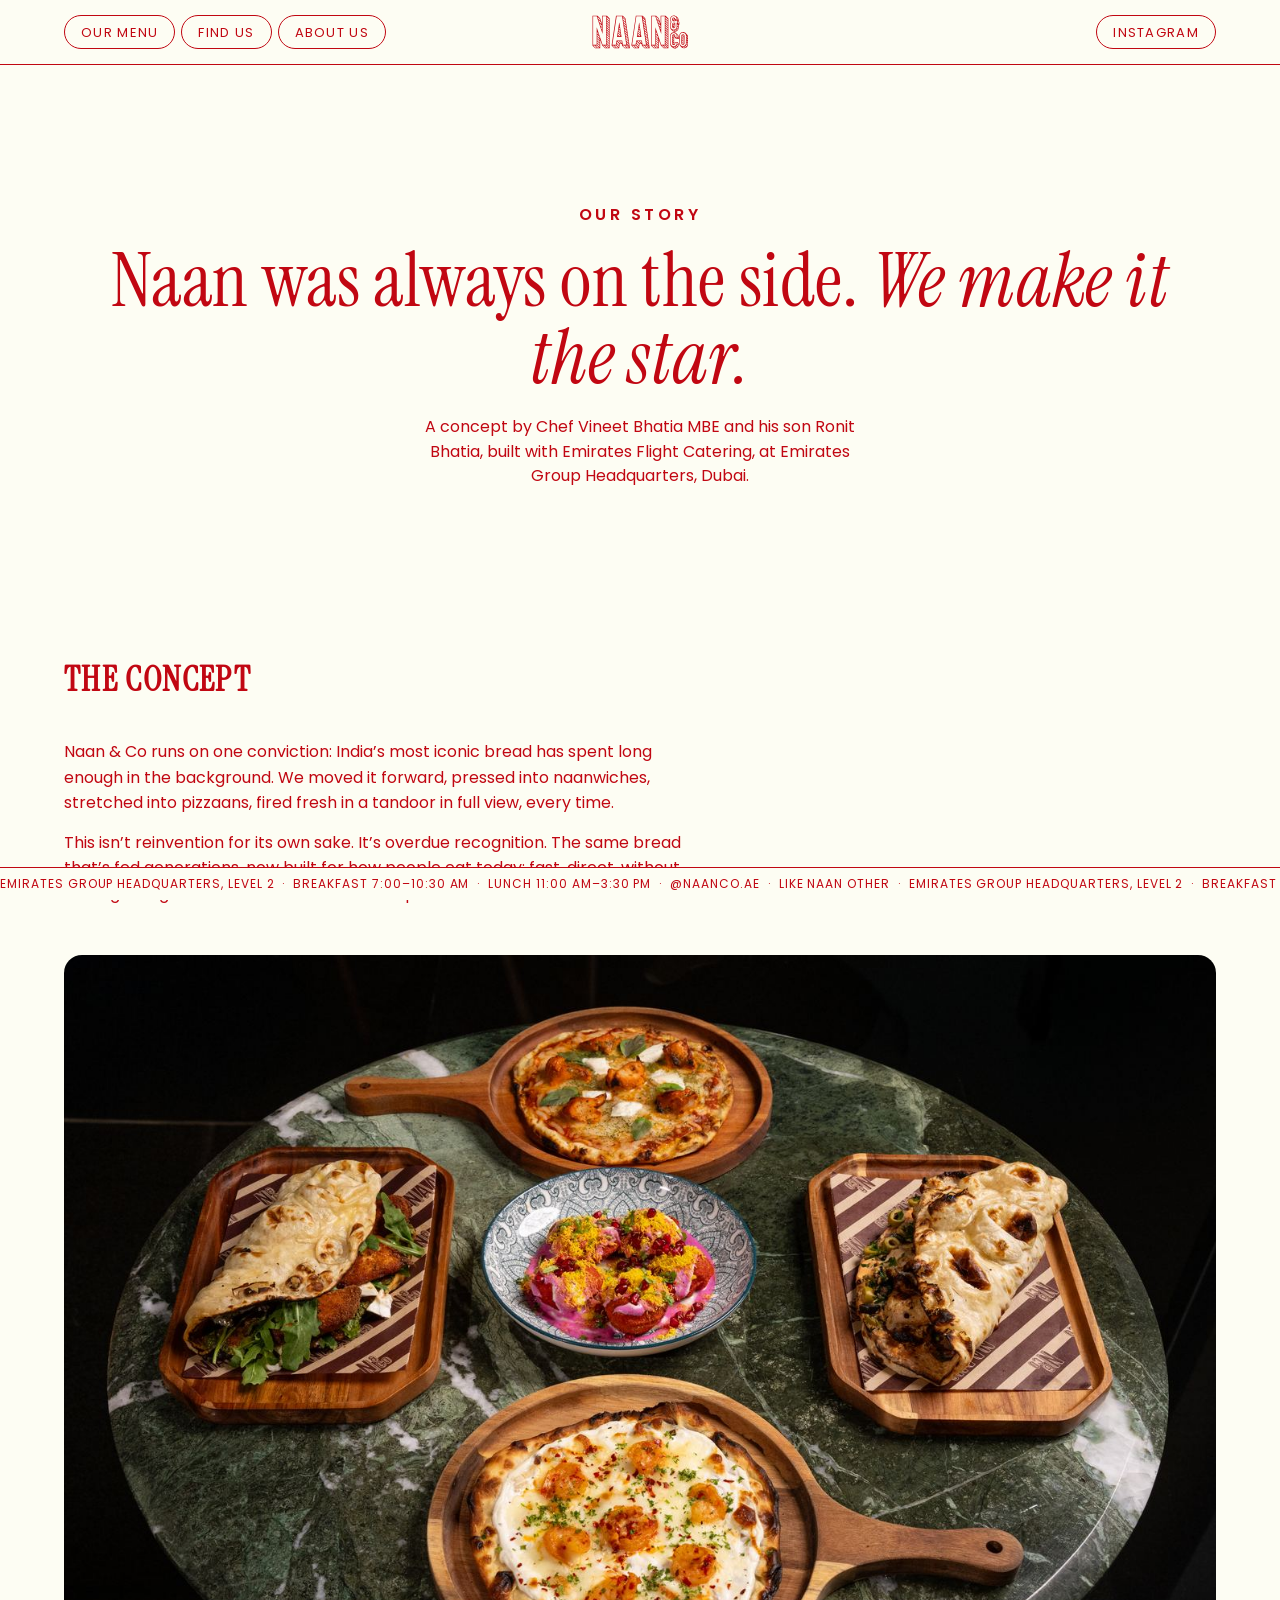
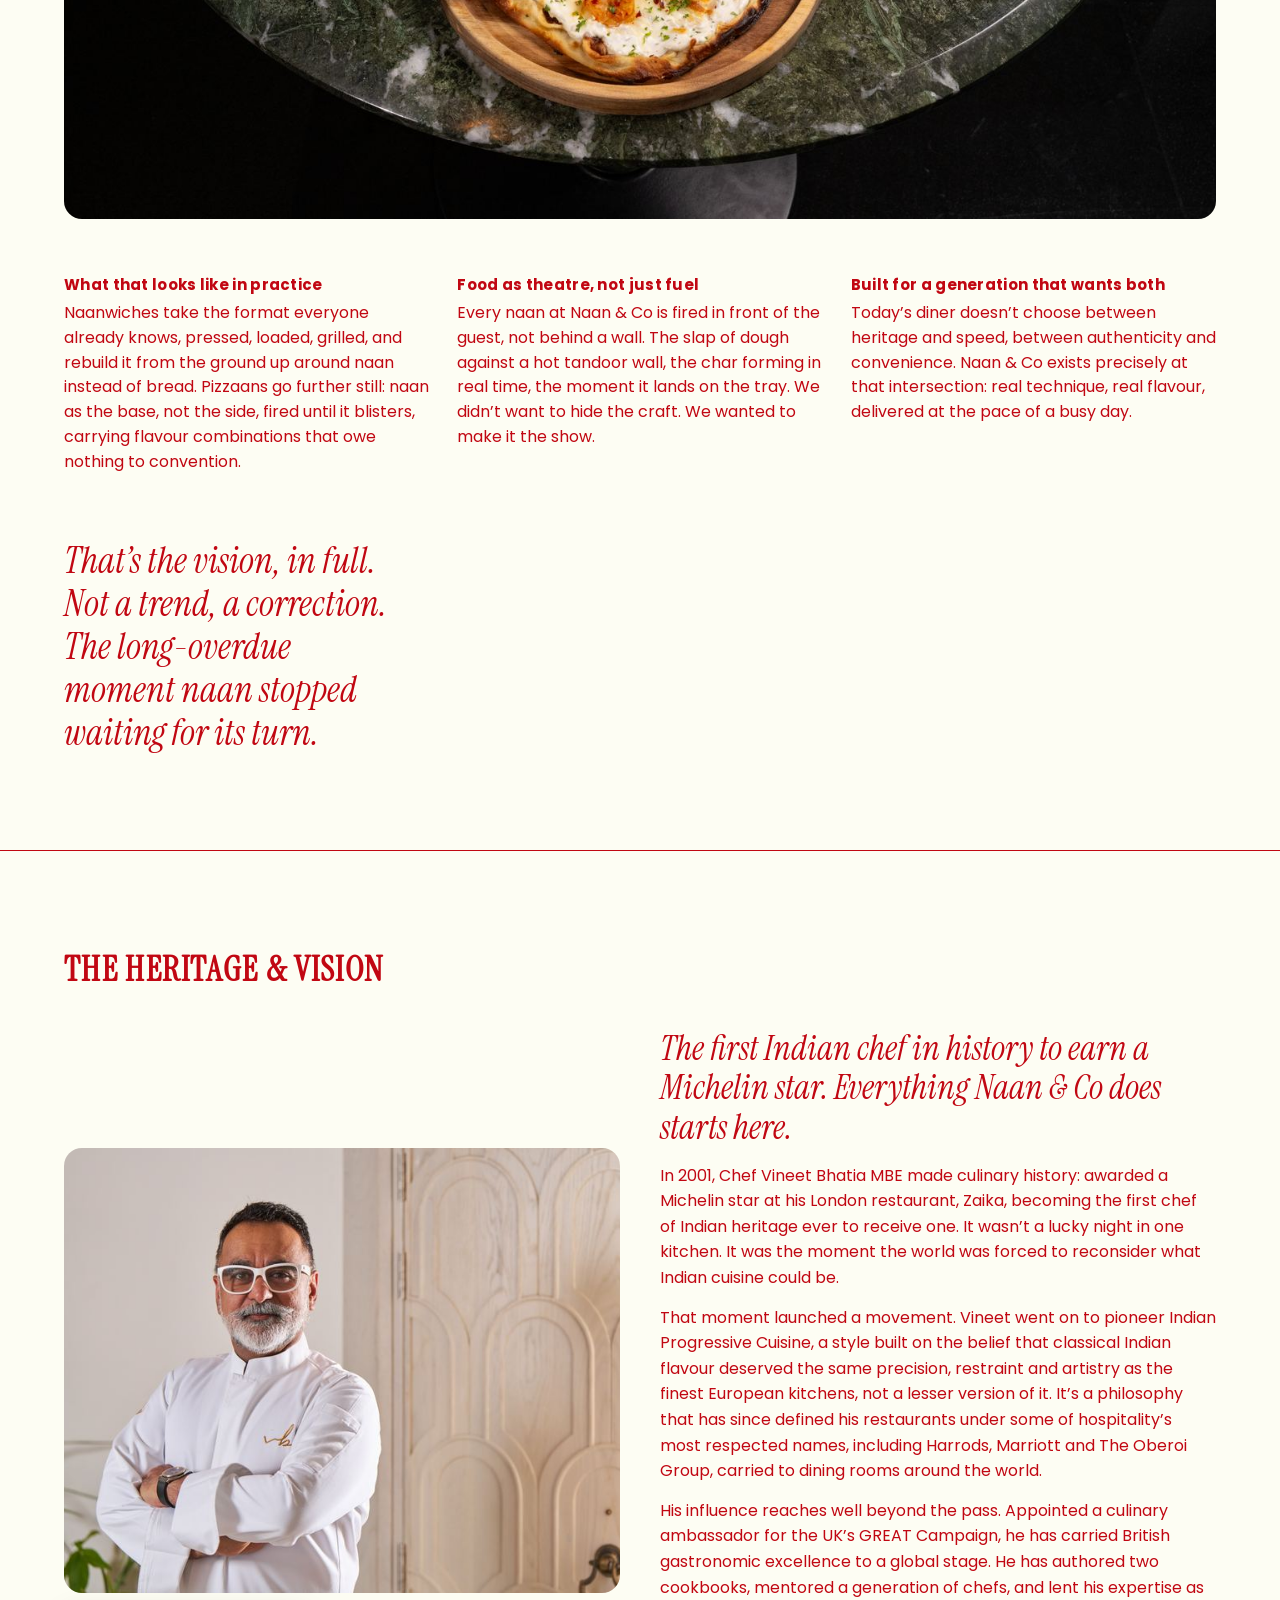
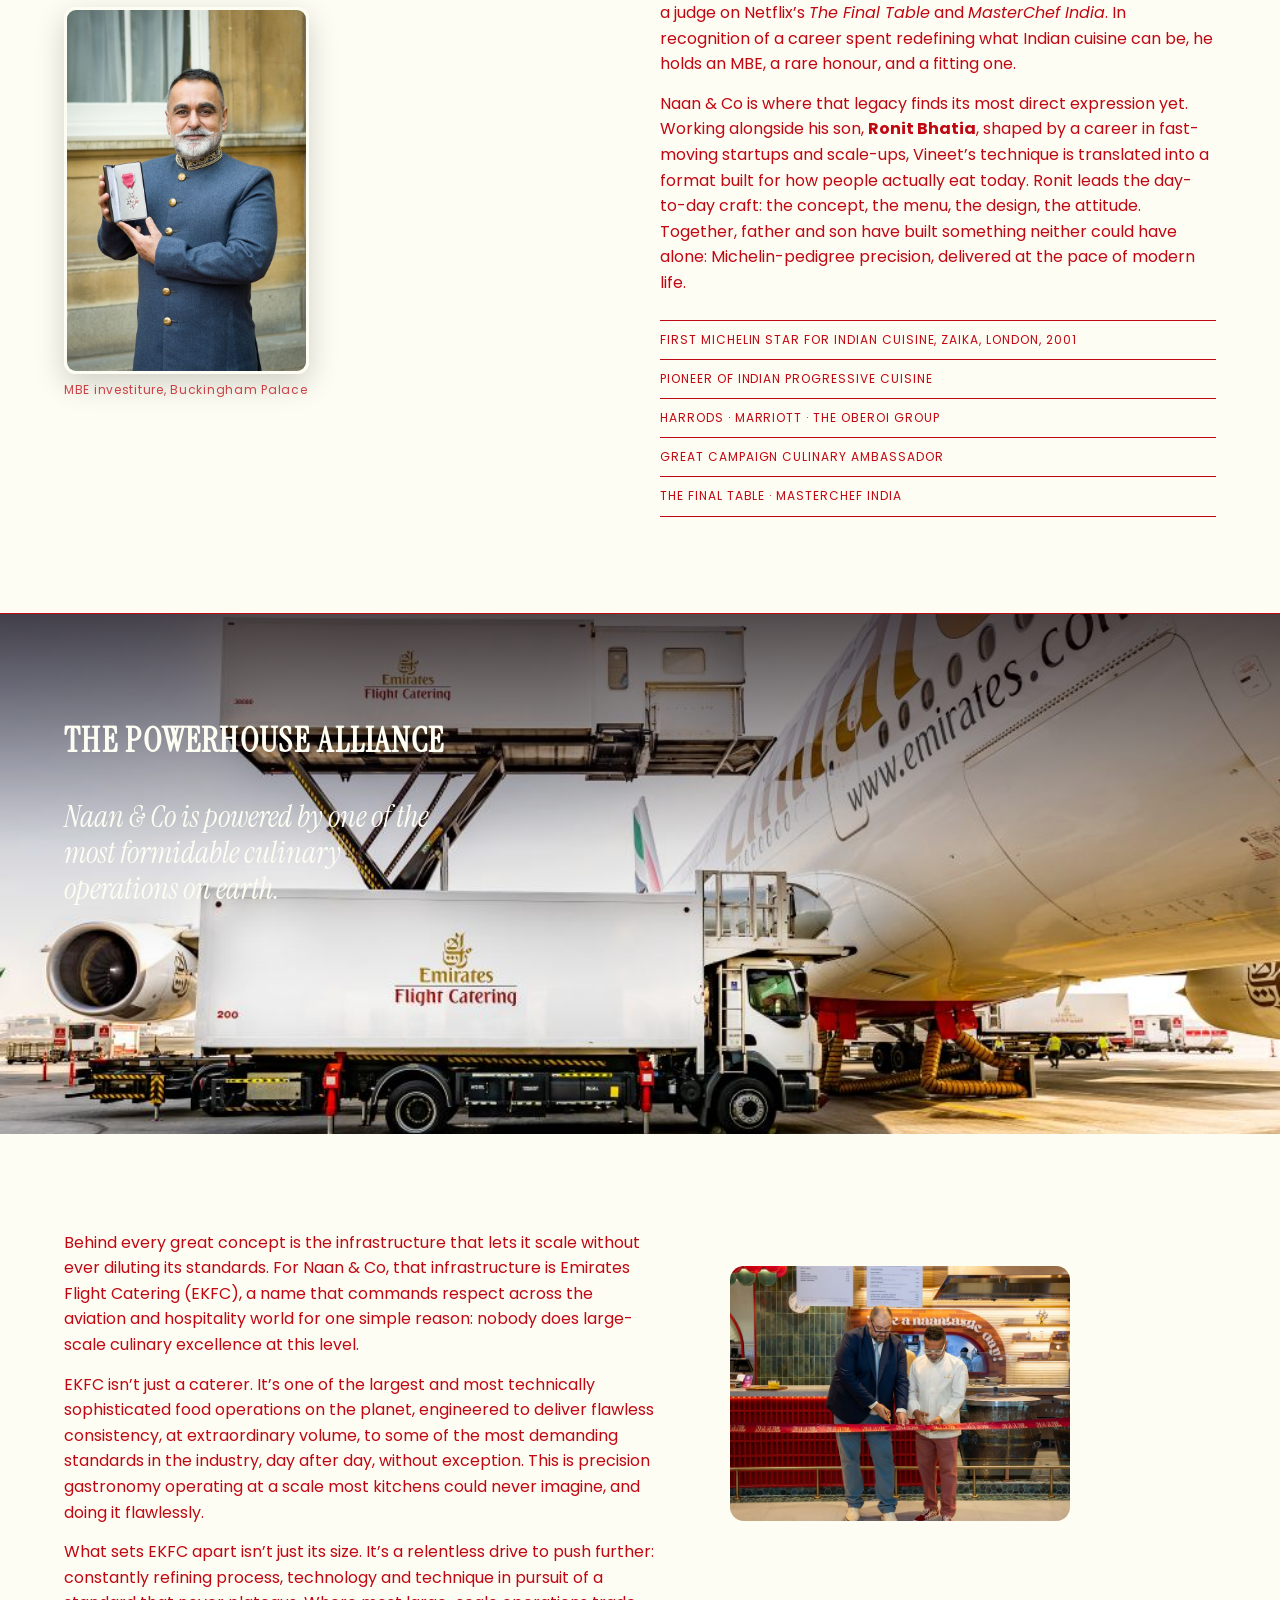
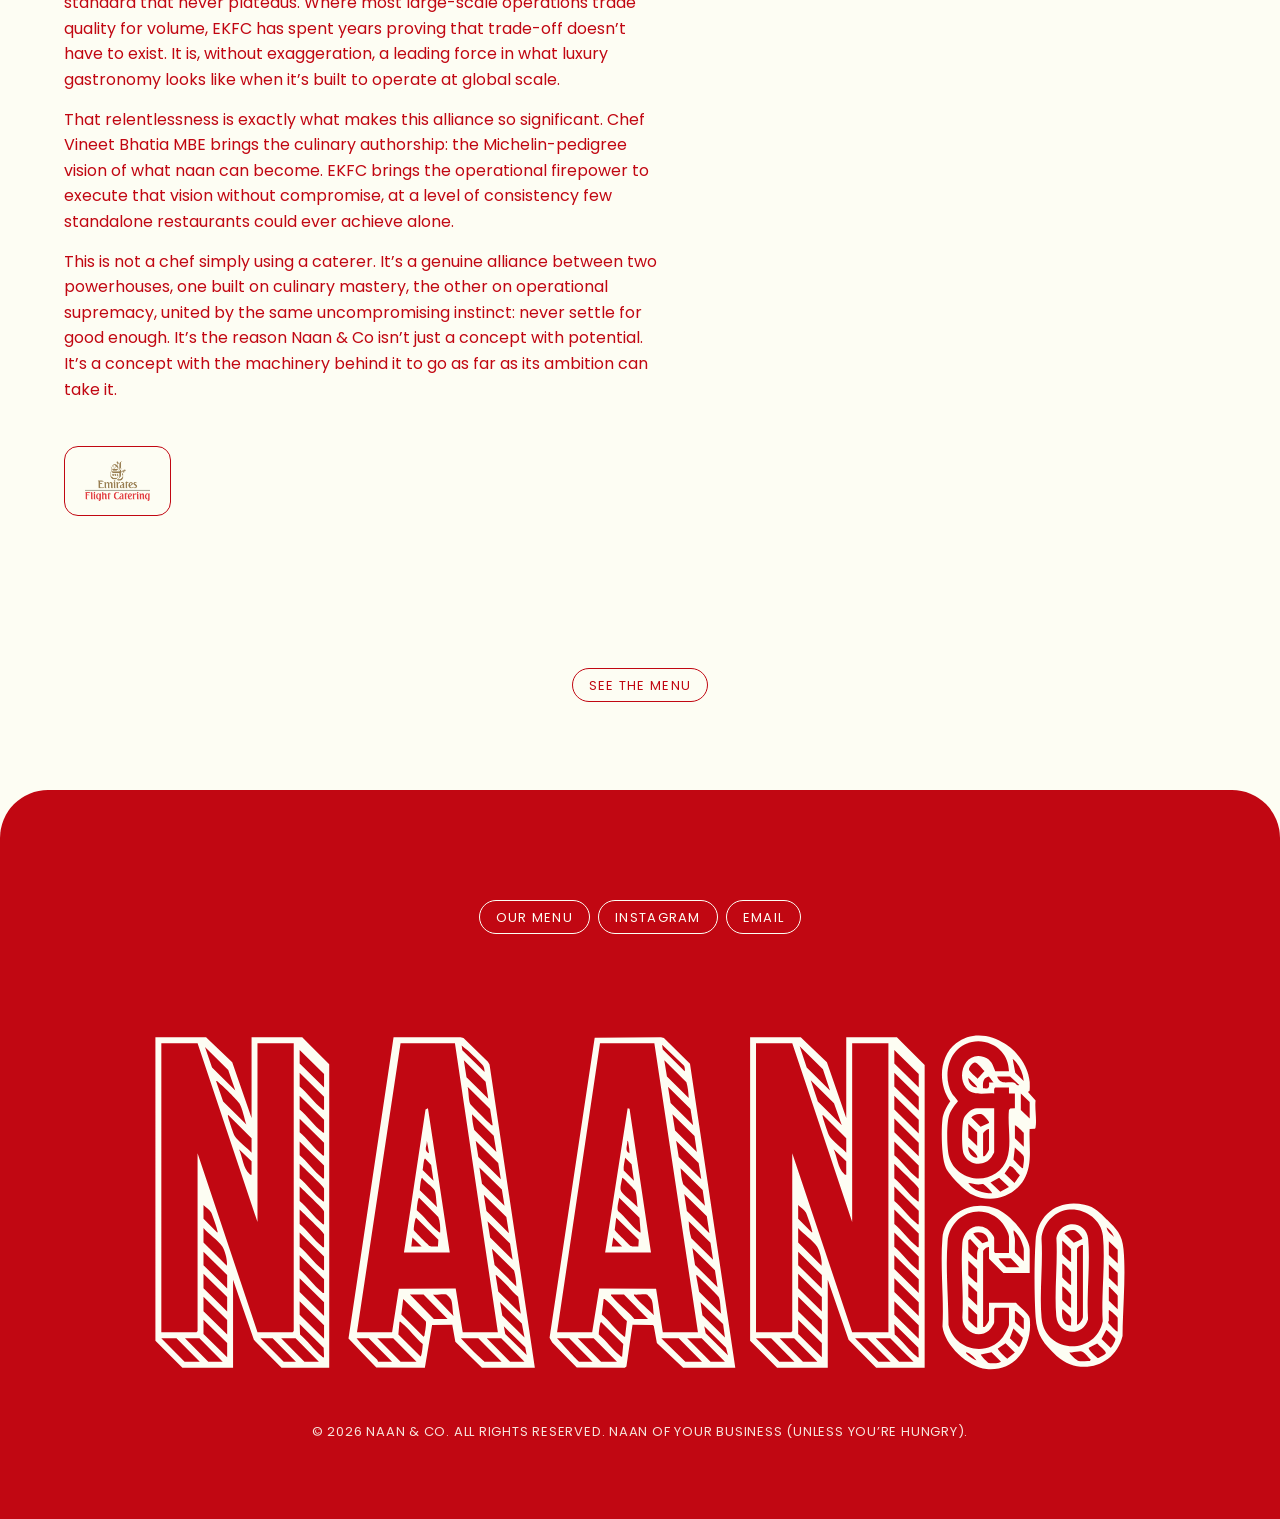
==== commit ab003234: "Fix broken O in the logo mark on the About Us page The logo-full SVG defs on about.html were missing" ====
--- a/about.html
+++ b/about.html
@@ -45,6 +45,7 @@
         <path d="M514.53,576.63l16.48-105.48,1.39.34,15.69,105.13h-33.56ZM532.38,504.17c-.04-2.19-.32-4.44-.7-6.59-.12-.68-.1-2.62-.91-2.6.24,3.35-2.3,7.27,1.61,9.19ZM535.63,524.18l-1.73-12.05-4.75-4.71c-.34,3.1-1.38,6.22-.98,9.35l7.46,7.41ZM538.34,543.64c-.58-3.17-.53-9.76-1.93-12.4-.31-.58-8.96-9.7-9.42-9.23-.17,2.81-1.94,7.07-.81,9.72,1.01,2.38,10.07,9.28,12.16,11.91ZM540.5,562.03l-.82-10.81-14.87-14.61c-.32,2.66-1.85,7.26-.81,9.72,5.06,4.2,9.79,11,14.87,14.88.54.41.69,1.05,1.62.81ZM538.86,572.28l.3-4.82-16.5-16.24-1.14,8.94c.52.84,11.2,11.52,11.96,11.87,1.49.67,3.74.16,5.37.25ZM526.98,572.31l-6.49-6.49-1.09,6.49h7.58Z"/>
         <path d="M367.31,576.63l15.8-104.54,1.78-.92,15.97,105.46h-33.56ZM385.71,504.17l-1.61-9.19c.17,3.75-2.77,7.06,1.61,9.19ZM388.96,524.18l-1.73-11.51-4.48-4.7c-1.03-.02-1.35,7.15-1.76,8.31l7.98,7.9ZM391.66,543.64c-.91-3.3-.53-9.56-1.92-12.41-1.17-2.4-7.41-6.61-9.17-9.21-.92-.02-1.54,7.95-1.64,9.17l12.73,12.45ZM393.83,562.03c.1-3.8.02-7.71-1.39-11.31l-14.03-14.09c-.88-.02-1.77,7.94-1.65,9.16,5.28,4.35,10.16,11.39,15.44,15.44.54.42.69,1.05,1.62.8ZM392.21,572.31l.29-4.85-16.26-16.24c-.75-.02-2,8.36-1.65,9.16.33.75,10.92,11.3,11.67,11.64,1.62.74,4.16.06,5.95.28ZM380.3,572.31l-6.76-6.49-.82,6.49h7.58Z"/>
         <path d="M799.22,471.18v32.18c0,.2-1.61,3.04-1.93,3.48-5.34,7.57-16.9,6.1-20.37-2.29-1.6-3.86-1.52-21.71-.05-25.68,1.23-3.33,6.04-7.68,9.63-7.68h12.72ZM795.42,481.99c.74-1.06-4.32-6.09-5.25-6.37-2.6-.78-5.97.23-7.73,2.32l6.83,6.71,6.14-2.66ZM786.77,498.76v-10l-6.49-6.22v10l6.49,6.22ZM795.43,486.32c-1.33-.33-4.33,2.66-4.33,3.52v16.49h.8c.99-.36,3.53-4.14,3.53-5.14v-14.87ZM786.76,507.41c1.45-1.49-5.25-7.08-6.49-8.11-.36,3.96,2.46,7.8,6.49,8.11Z"/>
+      <path d="M854.28,556.21c6.9-1.09,13.06,3.36,13.69,10.39,1.68,18.72-1.27,39.95-.05,58.93-3.66,13.33-22.06,11.81-23.26-2.11-1.57-18.27,1.17-38.79.07-57.29,1.03-4.96,4.37-9.1,9.55-9.92ZM863.62,566.89c.82-.94-4.29-6.09-5.25-6.37-2.6-.78-5.97.23-7.73,2.32l6.83,6.68,6.15-2.63ZM855.5,583.66v-9.46l-6.49-6.22v10c0,.43,6.05,6.18,6.49,5.68ZM864.16,571.22c-1.41-.51-4.33,1.89-4.33,2.97v55.43c1.79-.13,4.33-4.39,4.33-5.68v-52.73ZM855.5,600.43v-9.46c0-.69-5.09-6.22-6.49-6.22v10c0,.43,6.05,6.18,6.49,5.68ZM855.5,617.19v-9.46c0-.69-5.09-6.22-6.49-6.22v10c0,.43,6.05,6.18,6.49,5.68ZM855.5,630.17c-.25-1.9.5-4.77-.28-6.48-.26-.57-5.71-5.98-6.21-5.42-.5,5.25-.04,11.59,6.49,11.9Z"/>
       </g><g id="logo-mark">
         <path d="M379.76,346.32l30.7,29.19,22.7,65.37v-94.56h59.47l32.56,32.53v355.24h-56.87l-32.43-32.66-24.44-70.58v103.23h-59.47l-31.69-31.66v-356.11h59.47ZM369.77,353.26h-42.54v339.19h41.24l1.3-1.3v-208.63l70.33,209.93h42.54v-339.19h-42.54v209.93l-70.33-209.93ZM414.04,408.78l-8.28-25.12-27.3-26.93,8.28,25.12,27.3,26.93ZM518.24,405.31v-16.05l-28.65-28.19v16.05l28.65,28.19ZM518.24,432.2v-16.05l-28.65-28.19v16.05l28.65,28.19ZM427.93,449.55l-9.16-25.97-27.28-26.95,8.31,25.09,28.14,27.83ZM518.24,459.1v-16.05l-28.65-28.19v16.05l28.65,28.19ZM433.15,481.65v-16.92l-27.35-27.32c-.67-.13-.52.79-.44,1.3.47,3.12,6.41,20.68,7.95,23.29,3.58,6.05,14.93,13.94,19.84,19.64ZM518.24,485.99v-16.05l-28.65-28.19v16.05l28.65,28.19ZM518.24,512.01v-15.18l-28.65-28.19v16.05c8.89,7.32,17.13,19.21,26.04,26.03.87.67,1.1,1.67,2.61,1.3ZM433.15,507.68v-16.05l-14.77-13.87c3.88,8.01,5.07,23.25,12.16,28.62.87.66,1.09,1.68,2.61,1.3ZM518.24,538.91v-15.18c0-2.05-25.16-25.68-28.65-29.06v16.92c8.89,7.32,17.13,19.21,26.04,26.03.87.67,1.1,1.67,2.61,1.3ZM518.24,565.8v-16.05l-28.65-28.19v16.92c8.89,7.32,17.13,19.21,26.04,26.03.87.67,1.1,1.67,2.61,1.3ZM376.72,543.24v16.05l16.07,16.04c.67.13.52-.79.44-1.3-.43-2.81-6.09-19.75-7.46-22.05-1.62-2.75-6.6-6.38-9.05-8.74ZM518.24,592.69v-16.05l-28.65-28.19v16.92c8.89,7.32,17.13,19.21,26.04,26.03.87.67,1.1,1.67,2.61,1.3ZM376.72,570.14v16.92l27.35,27.32c1.22-5.59-2.2-17.76-5.25-22.51-4.39-6.82-16.5-15.17-22.1-21.73ZM518.24,619.58v-16.05l-28.65-28.19v16.92c8.89,7.32,17.13,19.21,26.04,26.03.87.67,1.1,1.67,2.61,1.3ZM404.5,641.27v-16.05l-27.78-27.33v16.05l27.78,27.33ZM518.24,646.48v-16.05l-28.65-28.19v16.05l28.65,28.19ZM404.5,668.16v-16.92l-27.78-27.33v16.92l27.78,27.33ZM518.24,673.37v-16.05l-28.65-28.19v16.05l28.65,28.19ZM404.5,695.06v-16.92l-27.78-27.33v16.92l27.78,27.33ZM518.24,700.26v-16.05l-28.65-28.19v16.05l28.65,28.19ZM404.5,721.95v-16.92l-27.78-27.33v16.92l27.78,27.33ZM518.23,721.94l-.45-11.26-28.19-27.78.44,12.13c8.71,7.24,16.84,18.9,25.59,25.61.87.67,1.1,1.68,2.61,1.29ZM372.38,727.15l-27.35-27.76h-17.8l27.35,27.76h17.8ZM399.29,727.15l-27.35-27.76h-16.93l27.35,27.76h16.93ZM485.25,727.15l-27.35-27.76h-14.33l27.35,27.76h14.33ZM512.16,727.15l-27.35-27.76h-16.93l27.35,27.76h16.93Z"/>
         <path d="M648.47,623.05h-30.82l-16.93-16.92v-13.45c-1.99-.93-6.95,3.64-6.95,4.77v88.92h1.29c1.59-.57,5.66-6.64,5.66-8.24v-20.39h31.69c3.76,5.06,15.36,12.53,16.08,18.63,3.77,32.07-16.08,62.42-50.7,59.33-21.6-1.93-49.41-28.31-51.67-49.88,1.79-33.47-2.75-70.06-.14-103.16,2.48-31.42,37.52-46.42,64.88-34.4,13.89,6.1,37.6,31.45,37.6,47.45v27.33ZM624.16,599.63v-19.52c0-3.39-5.05-12.31-7.37-15.19-21.54-26.77-61.9-12.69-64.68,21.28-2.53,30.96.97,66.59,1.1,97.77,6.89,28.77,44.06,38.42,63.12,14.97,2.26-2.78,7.83-12.39,7.83-15.6v-19.52h-16.06l-1.3,1.3v15.61c0,2.03-4.67,8.51-6.51,9.98-12.76,10.13-30.37.48-30.85-15.15,1.67-28.56-2.11-59.4,0-87.69,1.1-14.71,15.47-25.1,28.98-16.74,2.19,1.35,8.39,8.56,8.39,10.7v16.48l1.3,1.3h16.06ZM641.53,609.17v-14.31c0-2.1-3.31-10.6-4.49-12.86-1.71-3.27-4.56-6.72-7.23-9.26-.94,3.13,1.06,6.69,1.29,9.99.37,5.4-.41,10.89.19,16.29l10.24,10.15ZM599.77,585.67c-.17-8.98-9.53-12.46-17.28-9.45-1.06,1.49,9.15,9.88,10.4,11.73l6.88-2.28ZM576.41,584.45v13.88c0,.7,9.7,9.91,10.41,9.1.07-4.7-.65-9.28,1.58-13.61l-9.84-10.67-2.16,1.3ZM636.32,616.11l-9.98-10.41h-14.33c.17,1.82,8.42,10.41,9.12,10.41h15.19ZM586.83,634.33v-16.05l-10.42-9.98v16.92c0,.7,9.71,9.91,10.42,9.11ZM586.83,661.22v-16.05l-10.42-9.98v16.05l10.42,9.98ZM586.83,687.25v-15.18l-10.42-9.98v16.05c0,.7,9.71,9.91,10.42,9.11ZM641.53,688.98v-12.58c0-.7-8.6-8.93-10.42-9.11v12.58c0,.7,9.71,9.91,10.42,9.11ZM629.38,688.12l-4.24,11.53,10.72,10.16c1.56-.37,4.27-8.77,4.62-10.73l-11.11-10.96ZM611.14,711.55c-.98,1.43,9.38,10.39,10.97,12.04l8.98-7.28-10.96-10.78-8.99,6.03ZM585.96,725.41c-3.26-4.08-6.87-8.24-12.15-9.53-1.63,1.62,10,9.8,12.15,9.53ZM591.17,718.48c-.99.82,8.12,9.88,9.29,10.23,1.97.58,14.19.15,14.13-1.99l-10.95-10.67-12.47,2.44Z"/>
--- a/styles.css
+++ b/styles.css
@@ -319,13 +319,14 @@
   display: flex;
   align-items: center;
   justify-content: center;
-  flex-wrap: wrap;
+  flex-wrap: nowrap;
   gap: clamp(16px, 3vw, 28px);
   margin: clamp(36px, 6vw, 64px) auto 0;
 }
 
 .hero-stamp {
-  width: clamp(120px, 22vw, 190px);
+  height: clamp(90px, 16vw, 150px);
+  width: auto;
   color: var(--red);
 }
 
@@ -341,8 +342,8 @@
 }
 
 .hero-partner img {
-  width: clamp(96px, 17vw, 150px);
-  height: auto;
+  height: clamp(90px, 16vw, 150px);
+  width: auto;
 }
 
 /* ---------- centered film block ---------- */
@@ -533,11 +534,6 @@
   object-fit: cover;
 }
 
-.f-panel--ekfc .f-photo {
-  aspect-ratio: 3 / 2;
-  object-position: center 38%;
-}
-
 .f-tag {
   margin-top: 22px;
   font-size: 12px;
@@ -609,7 +605,7 @@
 
 @media (min-width: 900px) {
   .founders-split {
-    grid-template-columns: 1fr 1fr;
+    grid-template-columns: 1fr 1fr 1fr;
   }
 
   .f-panel--red {
@@ -617,32 +613,11 @@
   }
 
   .f-panel--ekfc {
-    grid-column: 1 / -1;
-    border-top: 1px solid var(--red);
+    border-top: 0;
   }
 
   .f-photo {
     aspect-ratio: 3 / 4;
-  }
-
-  .f-panel--ekfc .f-photo {
-    aspect-ratio: 16 / 9;
-  }
-}
-
-@media (min-width: 1100px) {
-  .founders-split {
-    grid-template-columns: 1fr 1fr 1fr;
-  }
-
-  .f-panel--ekfc {
-    grid-column: auto;
-    border-top: 0;
-  }
-
-  .f-panel--ekfc .f-photo {
-    aspect-ratio: 4 / 3;
-    object-position: center 40%;
   }
 }
 
@@ -687,15 +662,20 @@
 
 .shop-photos {
   display: grid;
-  grid-template-columns: 1fr 1fr;
   gap: 10px;
-  align-items: stretch;
 }
 
 .shop-photos img {
   width: 100%;
   height: 100%;
   object-fit: cover;
+}
+
+.shop-photo--wide {
+  aspect-ratio: 3 / 2;
+}
+
+.shop-photo--portrait {
   aspect-ratio: 4 / 5;
 }
 
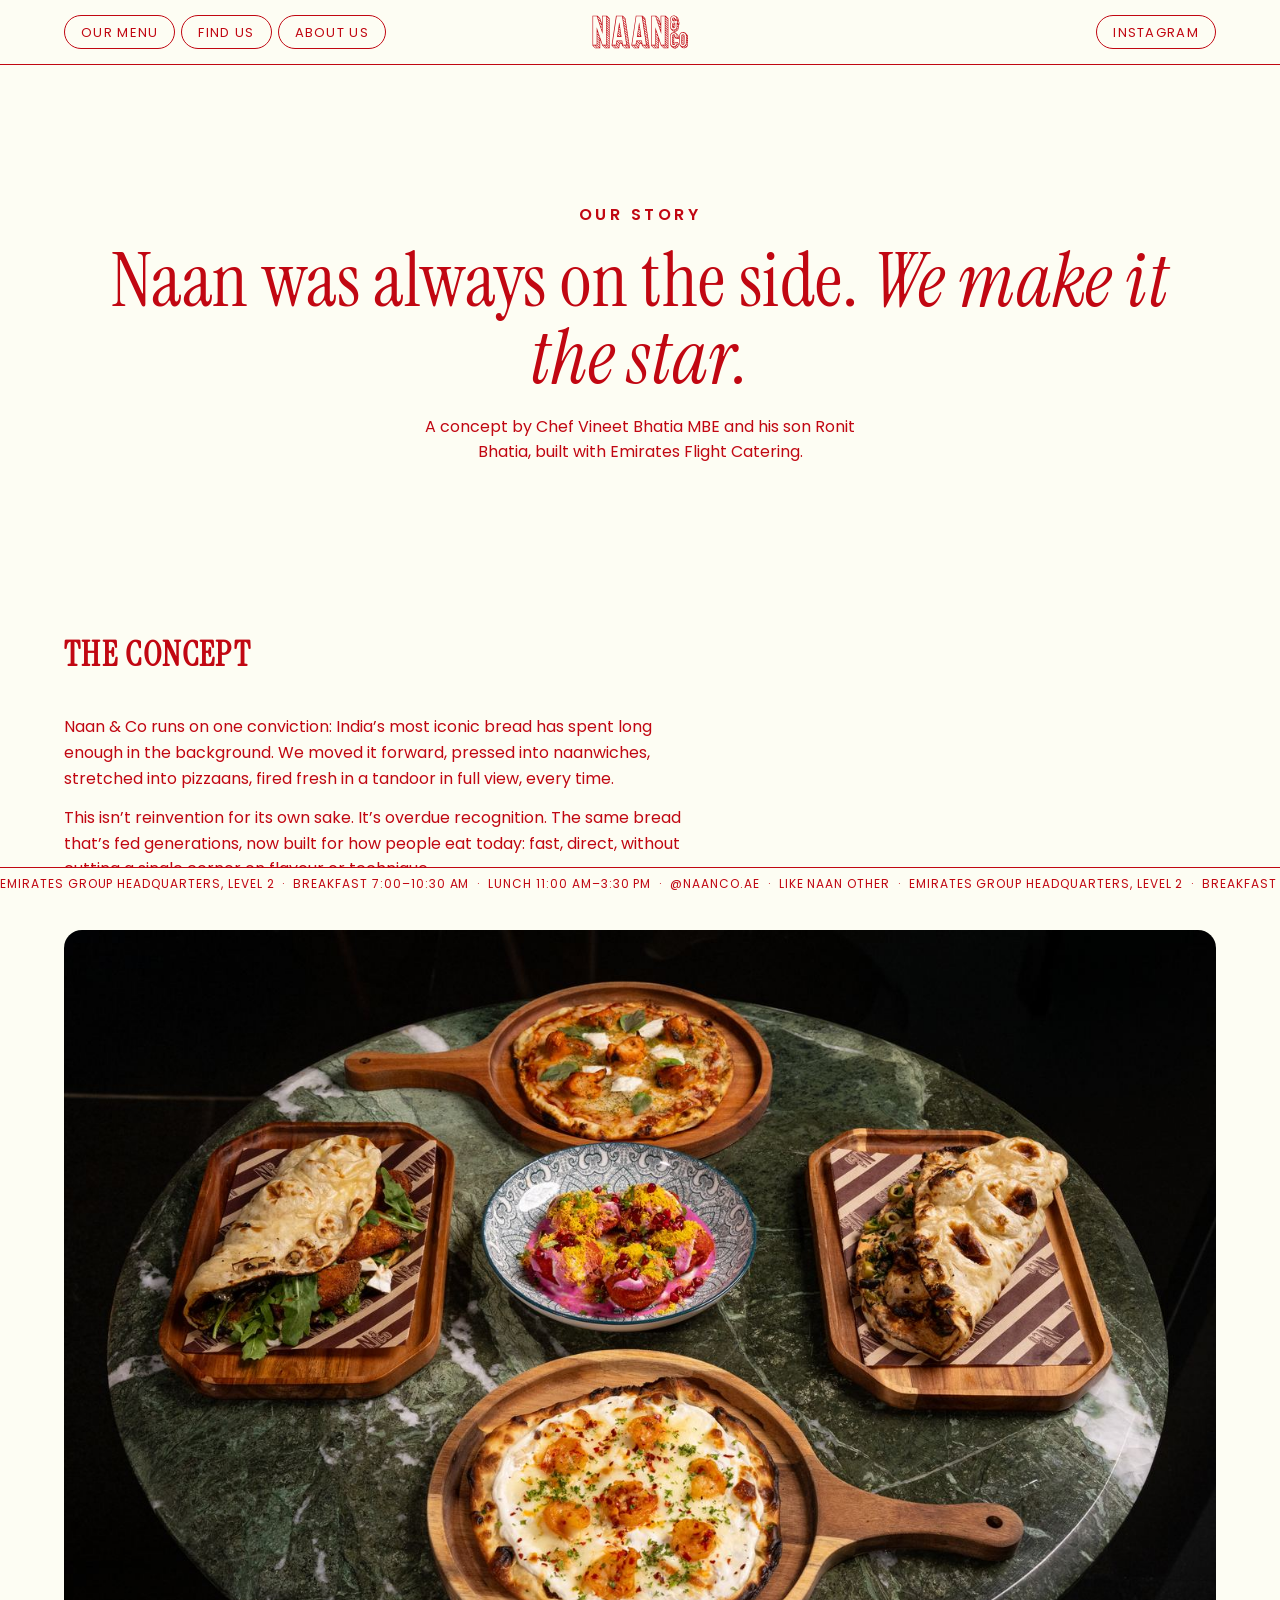
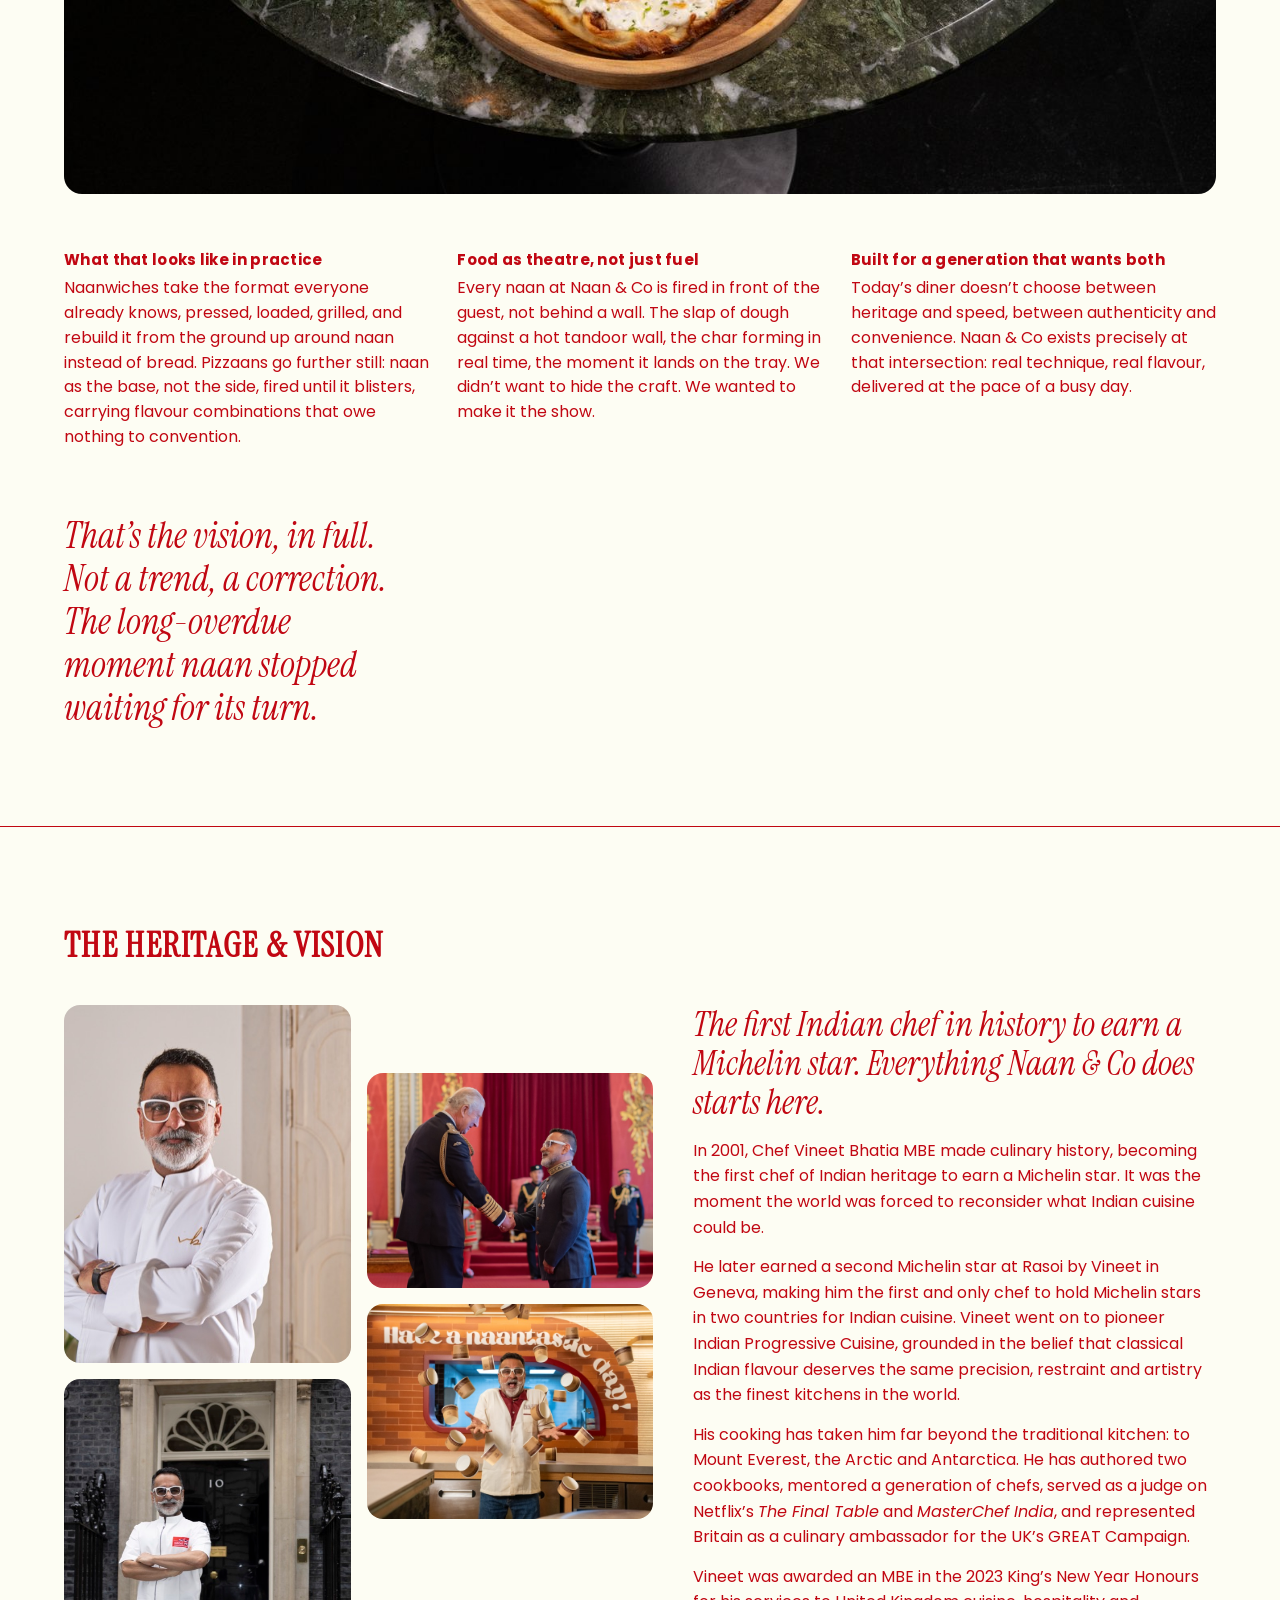
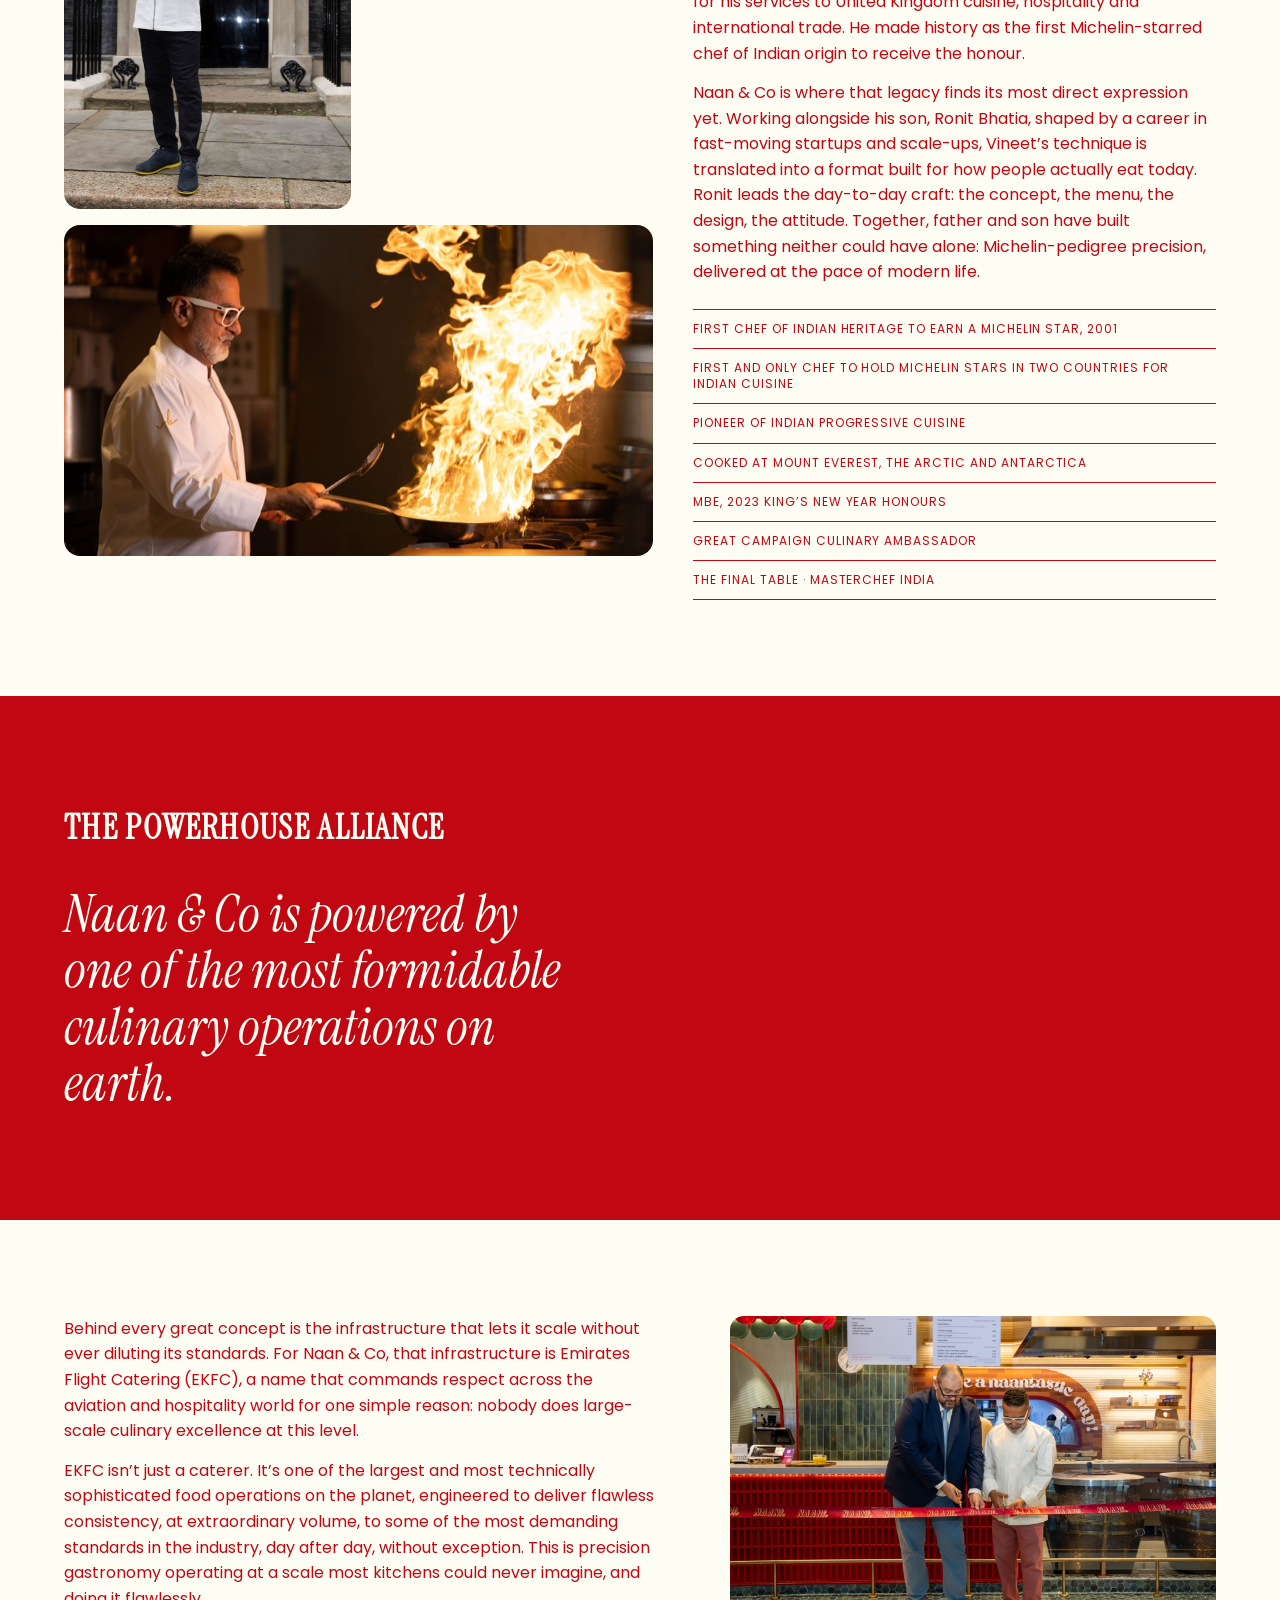
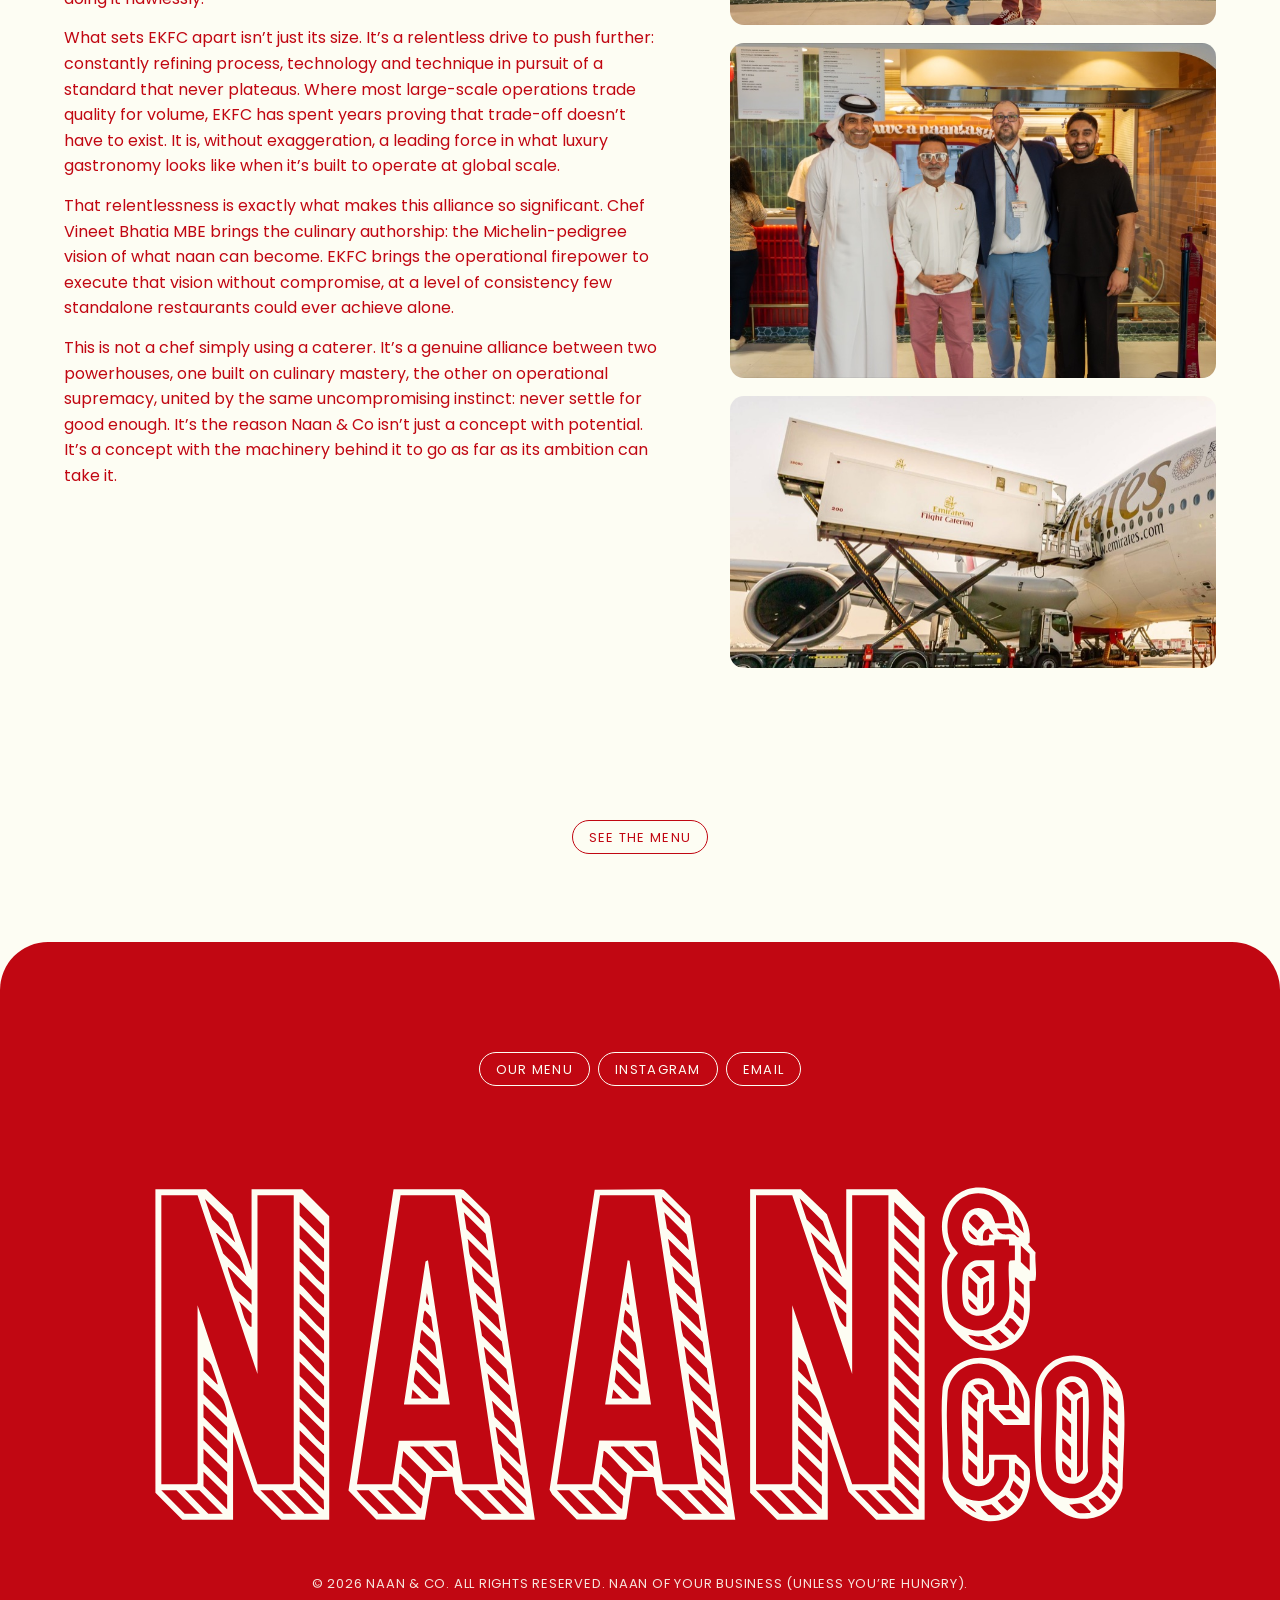
==== commit 36198059: "Update About photography and biography" ====
--- a/about.html
+++ b/about.html
@@ -80,7 +80,7 @@
       <div class="wrap">
         <p class="eyebrow reveal">Our story</p>
         <h1 class="about-shout reveal">Naan was always on the side. <em>We make it the star.</em></h1>
-        <p class="reveal">A concept by Chef Vineet Bhatia MBE and his son Ronit Bhatia, built with Emirates Flight Catering, at Emirates Group Headquarters, Dubai.</p>
+        <p class="reveal">A concept by Chef Vineet Bhatia MBE and his son Ronit Bhatia, built with Emirates Flight Catering.</p>
       </div>
     </section>
 
@@ -123,33 +123,52 @@
       <div class="wrap">
         <h2 class="section-label reveal">The Heritage &amp; Vision</h2>
         <div class="chef-grid">
-          <div class="chef-photos reveal">
-            <img class="chef-photo" src="assets/about-vineet-portrait-1600.jpg"
-                 srcset="assets/about-vineet-portrait-800.jpg 800w, assets/about-vineet-portrait-1600.jpg 1600w"
+          <div class="chef-photos reveal" aria-label="Chef Vineet Bhatia photo gallery">
+            <div class="chef-photo-column">
+              <img class="chef-photo chef-photo--portrait" src="assets/about-vb-1-800.jpg"
+                   srcset="assets/about-vb-1-800.jpg 800w, assets/about-vb-1-1600.jpg 1600w"
+                   sizes="(min-width: 768px) 24vw, 46vw"
+                   width="1600" height="1067" loading="lazy"
+                   alt="Chef Vineet Bhatia in his chef whites" />
+              <img class="chef-photo chef-photo--tall" src="assets/about-vb-3-800.jpg"
+                   srcset="assets/about-vb-3-800.jpg 800w, assets/about-vb-3-1600.jpg 1600w"
+                   sizes="(min-width: 768px) 24vw, 46vw"
+                   width="1067" height="1600" loading="lazy"
+                   alt="Chef Vineet Bhatia outside 10 Downing Street" />
+            </div>
+            <div class="chef-photo-column chef-photo-column--offset">
+              <img class="chef-photo chef-photo--landscape" src="assets/about-vb-2-800.jpg"
+                   srcset="assets/about-vb-2-800.jpg 800w, assets/about-vb-2-1600.jpg 1600w"
+                   sizes="(min-width: 768px) 24vw, 46vw"
+                   width="1600" height="1143" loading="lazy"
+                   alt="Chef Vineet Bhatia receiving his MBE from King Charles III" />
+              <img class="chef-photo chef-photo--landscape" src="assets/about-vb-4-800.jpg"
+                   srcset="assets/about-vb-4-800.jpg 800w, assets/about-vb-4-1600.jpg 1600w"
+                   sizes="(min-width: 768px) 24vw, 46vw"
+                   width="1600" height="1067" loading="lazy"
+                   alt="Chef Vineet Bhatia at Naan &amp; Co" />
+            </div>
+            <img class="chef-photo chef-photo--wide" src="assets/about-vb-5-800.jpg"
+                 srcset="assets/about-vb-5-800.jpg 800w, assets/about-vb-5-1600.jpg 1600w"
                  sizes="(min-width: 768px) 50vw, 100vw"
                  width="1600" height="1067" loading="lazy"
-                 alt="Chef Vineet Bhatia MBE, arms crossed, in his chef whites monogrammed vb" />
-            <div class="chef-inset">
-              <img src="assets/about-vineet-mbe-1300.jpg"
-                   srcset="assets/about-vineet-mbe-700.jpg 700w, assets/about-vineet-mbe-1300.jpg 1300w"
-                   sizes="220px"
-                   width="1300" height="1950" loading="lazy"
-                   alt="Chef Vineet Bhatia holding his MBE medal outside Buckingham Palace" />
-              <p class="chef-inset-cap">MBE investiture, Buckingham Palace</p>
-            </div>
+                 alt="Chef Vineet Bhatia cooking over an open flame" />
           </div>
           <div class="reveal">
             <p class="chef-pull">The first Indian chef in history to earn a Michelin star. Everything Naan &amp; Co does starts here.</p>
             <div class="chef-copy">
-              <p>In 2001, Chef Vineet Bhatia MBE made culinary history: awarded a Michelin star at his London restaurant, Zaika, becoming the first chef of Indian heritage ever to receive one. It wasn&rsquo;t a lucky night in one kitchen. It was the moment the world was forced to reconsider what Indian cuisine could be.</p>
-              <p>That moment launched a movement. Vineet went on to pioneer Indian Progressive Cuisine, a style built on the belief that classical Indian flavour deserved the same precision, restraint and artistry as the finest European kitchens, not a lesser version of it. It&rsquo;s a philosophy that has since defined his restaurants under some of hospitality&rsquo;s most respected names, including Harrods, Marriott and The Oberoi Group, carried to dining rooms around the world.</p>
-              <p>His influence reaches well beyond the pass. Appointed a culinary ambassador for the UK&rsquo;s GREAT Campaign, he has carried British gastronomic excellence to a global stage. He has authored two cookbooks, mentored a generation of chefs, and lent his expertise as a judge on Netflix&rsquo;s <em>The Final Table</em> and <em>MasterChef India</em>. In recognition of a career spent redefining what Indian cuisine can be, he holds an MBE, a rare honour, and a fitting one.</p>
-              <p>Naan &amp; Co is where that legacy finds its most direct expression yet. Working alongside his son, <strong>Ronit Bhatia</strong>, shaped by a career in fast-moving startups and scale-ups, Vineet&rsquo;s technique is translated into a format built for how people actually eat today. Ronit leads the day-to-day craft: the concept, the menu, the design, the attitude. Together, father and son have built something neither could have alone: Michelin-pedigree precision, delivered at the pace of modern life.</p>
+              <p>In 2001, Chef Vineet Bhatia MBE made culinary history, becoming the first chef of Indian heritage to earn a Michelin star. It was the moment the world was forced to reconsider what Indian cuisine could be.</p>
+              <p>He later earned a second Michelin star at Rasoi by Vineet in Geneva, making him the first and only chef to hold Michelin stars in two countries for Indian cuisine. Vineet went on to pioneer Indian Progressive Cuisine, grounded in the belief that classical Indian flavour deserves the same precision, restraint and artistry as the finest kitchens in the world.</p>
+              <p>His cooking has taken him far beyond the traditional kitchen: to Mount Everest, the Arctic and Antarctica. He has authored two cookbooks, mentored a generation of chefs, served as a judge on Netflix&rsquo;s <em>The Final Table</em> and <em>MasterChef India</em>, and represented Britain as a culinary ambassador for the UK&rsquo;s GREAT Campaign.</p>
+              <p>Vineet was awarded an MBE in the 2023 King&rsquo;s New Year Honours for his services to United Kingdom cuisine, hospitality and international trade. He made history as the first Michelin-starred chef of Indian origin to receive the honour.</p>
+              <p>Naan &amp; Co is where that legacy finds its most direct expression yet. Working alongside his son, Ronit Bhatia, shaped by a career in fast-moving startups and scale-ups, Vineet&rsquo;s technique is translated into a format built for how people actually eat today. Ronit leads the day-to-day craft: the concept, the menu, the design, the attitude. Together, father and son have built something neither could have alone: Michelin-pedigree precision, delivered at the pace of modern life.</p>
             </div>
             <ul class="chef-facts">
-              <li>First Michelin star for Indian cuisine, Zaika, London, 2001</li>
+              <li>First chef of Indian heritage to earn a Michelin star, 2001</li>
+              <li>First and only chef to hold Michelin stars in two countries for Indian cuisine</li>
               <li>Pioneer of Indian Progressive Cuisine</li>
-              <li>Harrods &middot; Marriott &middot; The Oberoi Group</li>
+              <li>Cooked at Mount Everest, the Arctic and Antarctica</li>
+              <li>MBE, 2023 King&rsquo;s New Year Honours</li>
               <li>GREAT Campaign culinary ambassador</li>
               <li>The Final Table &middot; MasterChef India</li>
             </ul>
@@ -160,13 +179,8 @@
 
     <!-- ================= THE POWERHOUSE ALLIANCE (EKFC) ================= -->
     <section class="about-section alliance" id="alliance">
-      <div class="alliance-bleed reveal">
-        <img src="assets/about-ekfc-hero-2000.jpg"
-             srcset="assets/about-ekfc-hero-1000.jpg 1000w, assets/about-ekfc-hero-2000.jpg 2000w"
-             sizes="100vw"
-             width="1000" height="637" loading="lazy"
-             alt="Emirates Flight Catering trucks loading an Emirates aircraft on the tarmac" />
-        <div class="alliance-overlay">
+      <div class="alliance-heading reveal">
+        <div class="wrap">
           <h2 class="section-label">The Powerhouse Alliance</h2>
           <p>Naan &amp; Co is powered by one of the most formidable culinary operations on earth.</p>
         </div>
@@ -179,16 +193,24 @@
             <p>What sets EKFC apart isn&rsquo;t just its size. It&rsquo;s a relentless drive to push further: constantly refining process, technology and technique in pursuit of a standard that never plateaus. Where most large-scale operations trade quality for volume, EKFC has spent years proving that trade-off doesn&rsquo;t have to exist. It is, without exaggeration, a leading force in what luxury gastronomy looks like when it&rsquo;s built to operate at global scale.</p>
             <p>That relentlessness is exactly what makes this alliance so significant. Chef Vineet Bhatia MBE brings the culinary authorship: the Michelin-pedigree vision of what naan can become. EKFC brings the operational firepower to execute that vision without compromise, at a level of consistency few standalone restaurants could ever achieve alone.</p>
             <p>This is not a chef simply using a caterer. It&rsquo;s a genuine alliance between two powerhouses, one built on culinary mastery, the other on operational supremacy, united by the same uncompromising instinct: never settle for good enough. It&rsquo;s the reason Naan &amp; Co isn&rsquo;t just a concept with potential. It&rsquo;s a concept with the machinery behind it to go as far as its ambition can take it.</p>
-
-            <div class="alliance-badges">
-              <span class="alliance-logo-card"><img src="assets/ekfc-logo-480.png" width="480" height="294" alt="Emirates Flight Catering" loading="lazy" /></span>
-            </div>
-          </div>
-          <img class="alliance-launch" src="assets/about-ekfc-launch-1600.jpg"
-               srcset="assets/about-ekfc-launch-900.jpg 900w, assets/about-ekfc-launch-1600.jpg 1600w"
-               sizes="(min-width: 768px) 40vw, 100vw"
-               width="1600" height="1018" loading="lazy"
-               alt="Chef Vineet Bhatia cutting the ribbon with an Emirates Flight Catering executive at the opening of Naan & Co" />
+          </div>
+          <div class="alliance-photo-column reveal" aria-label="Naan &amp; Co and Emirates Flight Catering photo gallery">
+            <img src="assets/about-ekfc-1-800.jpg"
+                 srcset="assets/about-ekfc-1-800.jpg 800w, assets/about-ekfc-1-1600.jpg 1600w"
+                 sizes="(min-width: 768px) 40vw, 100vw"
+                 width="1600" height="1018" loading="lazy"
+                 alt="Chef Vineet Bhatia and an Emirates Flight Catering executive opening Naan &amp; Co" />
+            <img src="assets/about-ekfc-2-800.jpg"
+                 srcset="assets/about-ekfc-2-800.jpg 800w, assets/about-ekfc-2-1600.jpg 1600w"
+                 sizes="(min-width: 768px) 40vw, 100vw"
+                 width="1600" height="1102" loading="lazy"
+                 alt="Naan &amp; Co founders with Emirates Flight Catering leadership" />
+            <img src="assets/about-ekfc-4-800.jpg"
+                 srcset="assets/about-ekfc-4-800.jpg 800w, assets/about-ekfc-4-1600.jpg 1448w"
+                 sizes="(min-width: 768px) 40vw, 100vw"
+                 width="1448" height="812" loading="lazy"
+                 alt="An Emirates Flight Catering truck loading an Emirates aircraft" />
+          </div>
         </div>
       </div>
     </section>
--- a/styles.css
+++ b/styles.css
@@ -235,22 +235,22 @@
 
 .site-header .wrap {
   display: grid;
-  grid-template-columns: 1fr auto 1fr;
-  align-items: center;
-  height: 58px;
-  gap: var(--space, 12px);
+  grid-template-columns: 1fr;
+  grid-template-areas: "logo" "left" "right";
+  row-gap: 10px;
+  padding-block: 10px;
 }
 
 .header-left {
+  grid-area: left;
   display: flex;
+  flex-wrap: wrap;
+  justify-content: center;
   gap: 6px;
 }
 
-.header-left .pill:nth-child(n+2) {
-  display: none; /* Find us / About Us appear from tablet up */
-}
-
 .brand-mark {
+  grid-area: logo;
   display: inline-flex;
   align-items: center;
   min-height: 44px;
@@ -264,8 +264,9 @@
 }
 
 .header-right {
+  grid-area: right;
   display: flex;
-  justify-content: flex-end;
+  justify-content: center;
 }
 
 /* ==========================================================
@@ -516,16 +517,13 @@
 .f-panel--cream {
   background: var(--cream);
   color: var(--red);
+  border-top: 1px solid var(--red);
 }
 
 .f-panel--red {
   background: var(--red);
   color: var(--cream);
   border-top: 1px solid var(--cream);
-}
-
-.f-panel--ekfc {
-  border-top: 1px solid var(--red);
 }
 
 .f-photo {
@@ -608,11 +606,8 @@
     grid-template-columns: 1fr 1fr 1fr;
   }
 
-  .f-panel--red {
-    border-top: 0;
-  }
-
-  .f-panel--ekfc {
+  .f-panel--red,
+  .f-panel--cream {
     border-top: 0;
   }
 
@@ -661,22 +656,24 @@
 }
 
 .shop-photos {
-  display: grid;
+  display: flex;
   gap: 10px;
 }
 
 .shop-photos img {
   width: 100%;
-  height: 100%;
+  min-width: 0;
   object-fit: cover;
 }
 
 .shop-photo--wide {
+  flex: 2 1 0;
   aspect-ratio: 3 / 2;
 }
 
 .shop-photo--portrait {
-  aspect-ratio: 4 / 5;
+  flex: 1 1 0;
+  aspect-ratio: 3 / 4;
 }
 
 /* ==========================================================
@@ -848,11 +845,22 @@
 
 @media (min-width: 768px) {
   .site-header .wrap {
+    grid-template-columns: 1fr auto 1fr;
+    grid-template-areas: "left logo right";
+    align-items: center;
+    gap: var(--space, 12px);
+    padding-block: 0;
     height: 64px;
   }
 
-  .header-left .pill:nth-child(n+2) {
-    display: inline-flex;
+  .header-left,
+  .header-right {
+    justify-content: flex-start;
+    flex-wrap: nowrap;
+  }
+
+  .header-right {
+    justify-content: flex-end;
   }
 
   .hero-cols {
@@ -1105,36 +1113,43 @@
 }
 
 .chef-photos {
-  position: relative;
+  display: grid;
+  grid-template-columns: 1fr 1fr;
+  gap: clamp(8px, 2vw, 16px);
+  align-items: start;
+}
+
+.chef-photo-column {
+  display: grid;
+  gap: clamp(8px, 2vw, 16px);
+}
+
+.chef-photo-column--offset {
+  padding-top: clamp(28px, 7vw, 68px);
 }
 
 .chef-photo {
   width: 100%;
-  aspect-ratio: 5 / 4;
   object-fit: cover;
-  object-position: 20% 35%;
-  border-radius: 18px;
-}
-
-.chef-inset {
-  margin-top: 14px;
-  display: grid;
-  gap: 8px;
-}
-
-.chef-inset img {
-  width: 44%;
+  border-radius: clamp(8px, 2vw, 16px);
+}
+
+.chef-photo--portrait {
+  aspect-ratio: 4 / 5;
+  object-position: 26% center;
+}
+
+.chef-photo--tall {
   aspect-ratio: 2 / 3;
-  object-fit: cover;
-  border-radius: 12px;
-  border: 3px solid var(--cream);
-  box-shadow: 0 10px 30px rgba(0, 0, 0, 0.18);
-}
-
-.chef-inset-cap {
-  font-size: 12px;
-  letter-spacing: 0.06em;
-  opacity: 0.75;
+}
+
+.chef-photo--landscape {
+  aspect-ratio: 4 / 3;
+}
+
+.chef-photo--wide {
+  grid-column: 1 / -1;
+  aspect-ratio: 16 / 9;
 }
 
 .chef-pull {
@@ -1155,10 +1170,6 @@
   margin-top: 14px;
 }
 
-.chef-copy strong {
-  font-weight: 700;
-}
-
 .chef-facts {
   margin-top: 24px;
   list-style: none;
@@ -1181,47 +1192,22 @@
   border-top: 1px solid var(--red);
 }
 
-.alliance-bleed {
-  position: relative;
-  isolation: isolate;
-}
-
-.alliance-bleed img {
-  width: 100%;
-  height: clamp(280px, 60vw, 520px);
-  object-fit: cover;
-}
-
-.alliance-bleed::after {
-  content: "";
-  position: absolute;
-  inset: 0;
-  background: linear-gradient(180deg, rgba(10, 0, 1, 0.7) 0%, rgba(10, 0, 1, 0.1) 45%, transparent 70%);
-  z-index: 1;
-}
-
-.alliance-overlay {
-  position: absolute;
-  z-index: 2;
-  left: 0;
-  right: 0;
-  top: 0;
-  padding: var(--gutter);
-  padding-top: clamp(76px, 16vw, 104px);
+.alliance-heading {
+  padding-block: clamp(56px, 9vw, 108px);
+  background: var(--red);
   color: var(--cream);
 }
 
-.alliance-overlay .section-label {
+.alliance-heading .section-label {
   color: var(--cream);
 }
 
-.alliance-overlay p {
+.alliance-heading p {
   font-family: var(--font-display);
   font-style: italic;
-  font-size: clamp(20px, 3.4vw, 30px);
-  line-height: 1.2;
-  max-width: 26ch;
-  margin-top: 10px;
+  font-size: clamp(28px, 5vw, 52px);
+  line-height: 1.08;
+  max-width: 22ch;
 }
 
 .alliance-body {
@@ -1238,34 +1224,17 @@
   margin-top: 14px;
 }
 
-.alliance-badges {
-  display: flex;
-  align-items: center;
-  gap: 20px;
-  flex-wrap: wrap;
+.alliance-photo-column {
+  display: grid;
+  gap: clamp(10px, 2vw, 18px);
   margin-top: clamp(28px, 5vw, 44px);
 }
 
-.alliance-logo-card {
-  display: inline-flex;
-  align-items: center;
-  padding: 14px 20px;
-  border: 1px solid var(--red);
-  border-radius: 14px;
-}
-
-.alliance-logo-card img {
-  height: 40px;
-  width: auto;
-}
-
-.alliance-launch {
+.alliance-photo-column img {
   width: 100%;
-  max-width: 340px;
-  aspect-ratio: 4 / 3;
-  object-fit: cover;
-  border-radius: 14px;
-  margin-top: clamp(24px, 4vw, 36px);
+  height: auto;
+  object-fit: contain;
+  border-radius: clamp(8px, 2vw, 14px);
 }
 
 @media (min-width: 768px) {
@@ -1274,8 +1243,8 @@
   }
 
   .chef-grid {
-    grid-template-columns: 1fr 1fr;
-    align-items: center;
+    grid-template-columns: minmax(0, 1.06fr) minmax(0, 0.94fr);
+    align-items: start;
   }
 
   .alliance-body .wrap {
@@ -1284,4 +1253,8 @@
     gap: clamp(40px, 6vw, 72px);
     align-items: start;
   }
-}
+
+  .alliance-photo-column {
+    margin-top: 0;
+  }
+}
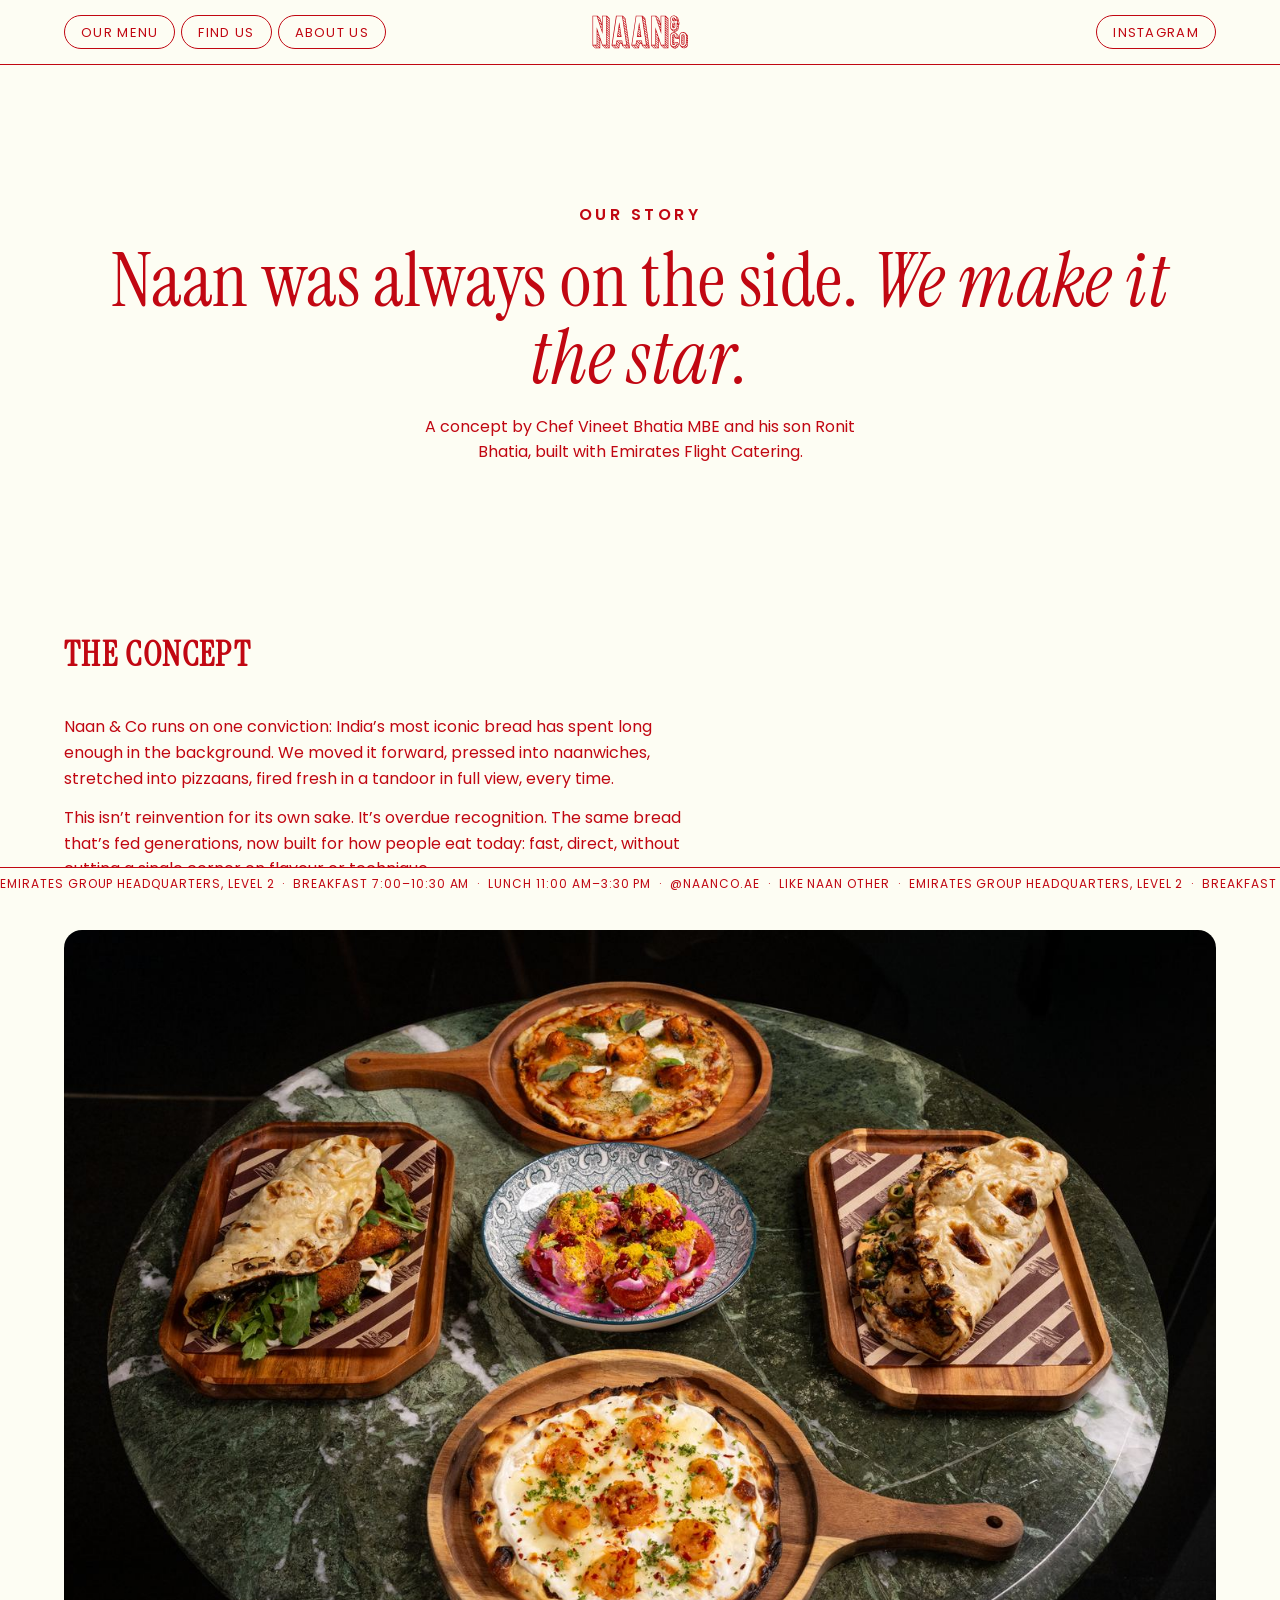
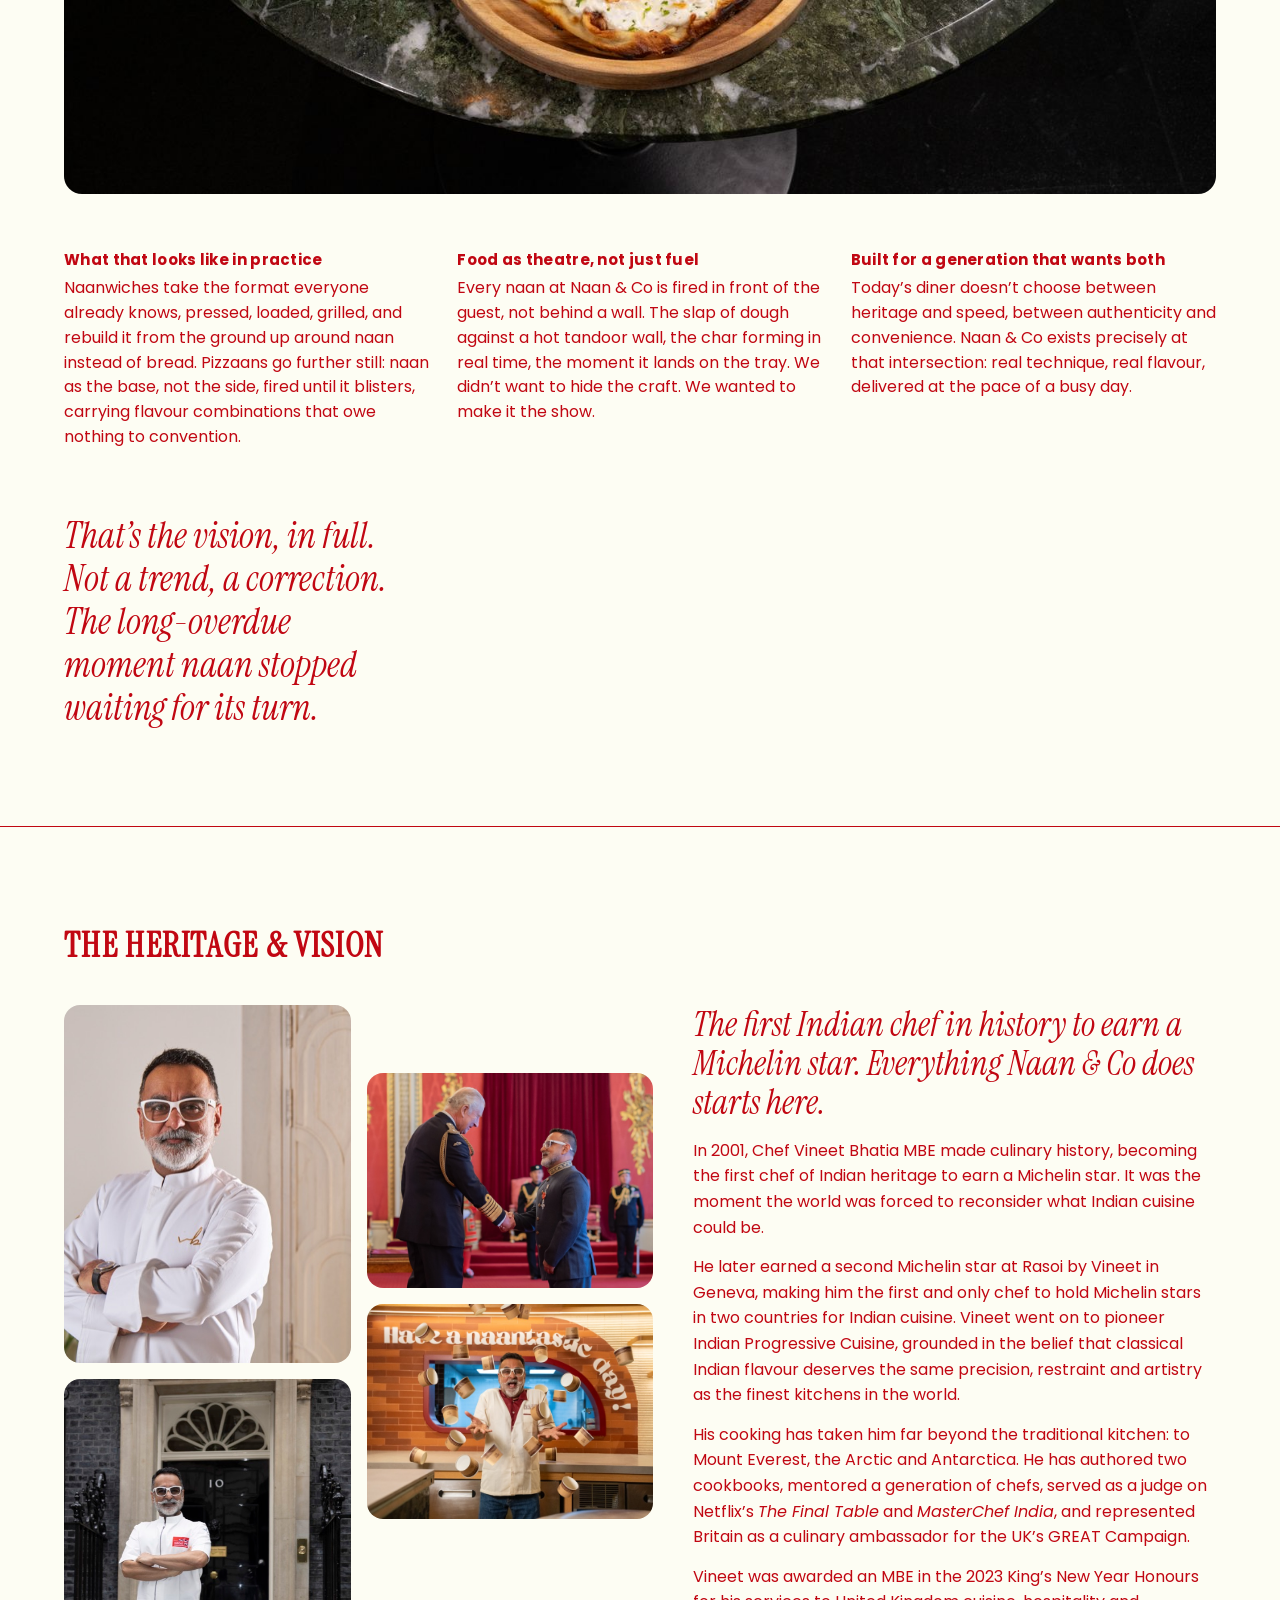
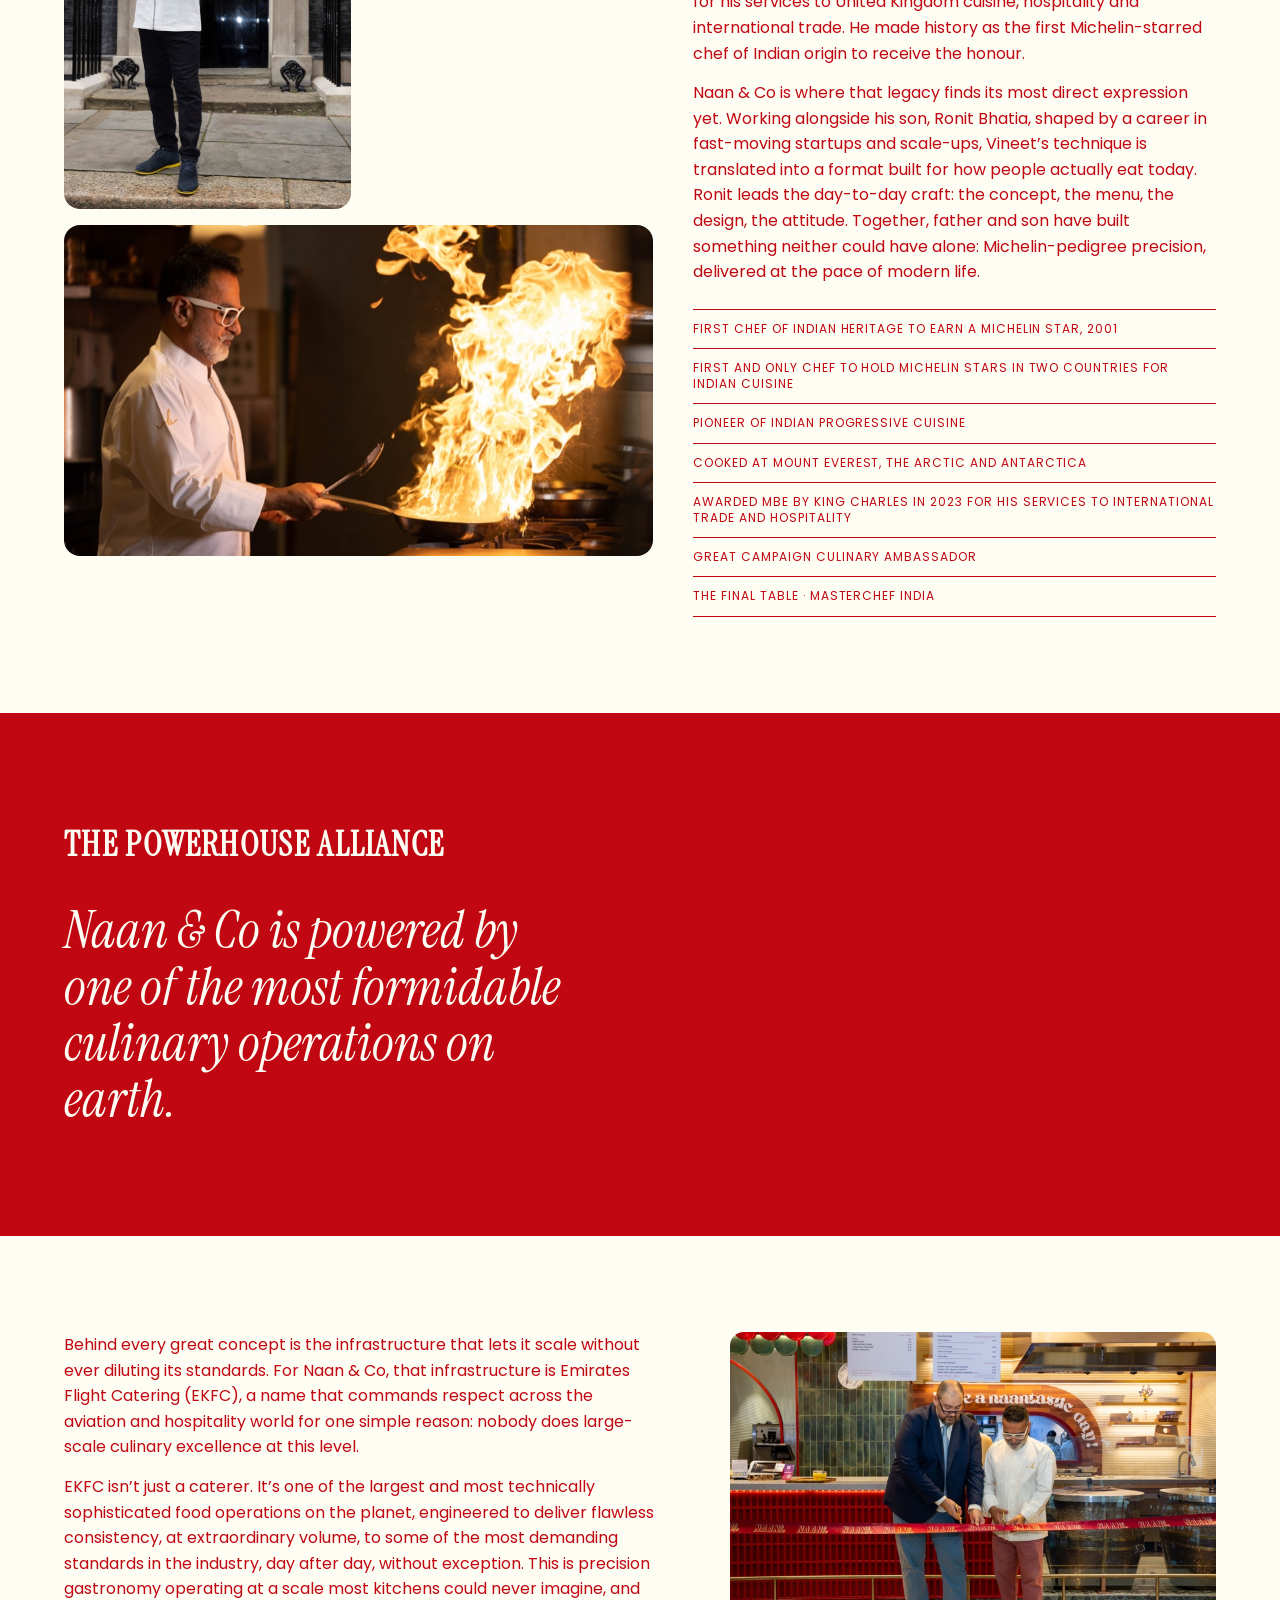
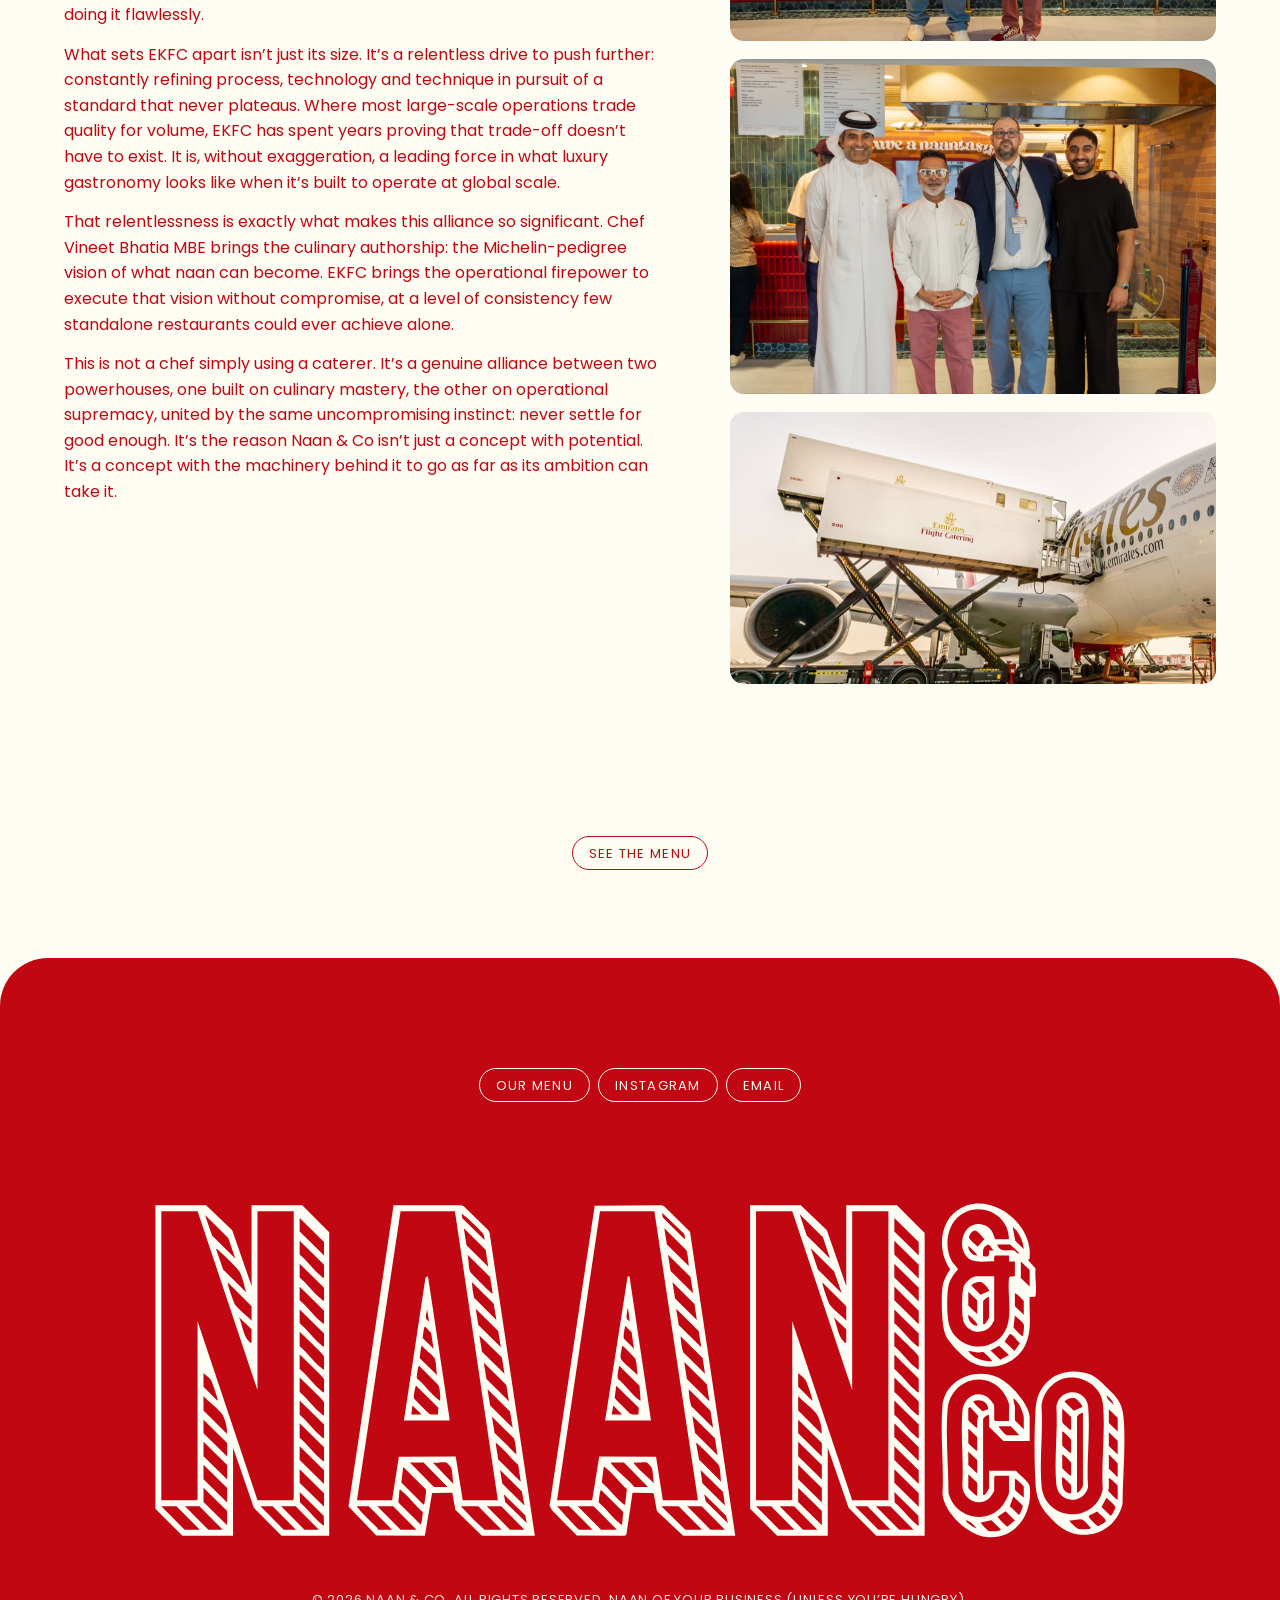
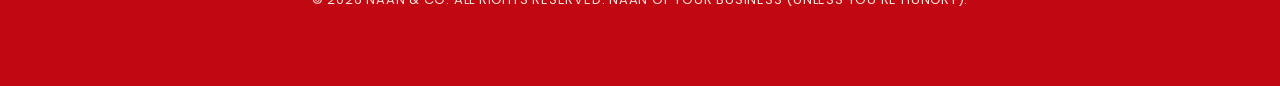
==== commit b17b9c75: "Update MBE honour wording" ====
--- a/about.html
+++ b/about.html
@@ -168,7 +168,7 @@
               <li>First and only chef to hold Michelin stars in two countries for Indian cuisine</li>
               <li>Pioneer of Indian Progressive Cuisine</li>
               <li>Cooked at Mount Everest, the Arctic and Antarctica</li>
-              <li>MBE, 2023 King&rsquo;s New Year Honours</li>
+              <li>Awarded MBE by King Charles in 2023 for his services to International Trade and Hospitality</li>
               <li>GREAT Campaign culinary ambassador</li>
               <li>The Final Table &middot; MasterChef India</li>
             </ul>
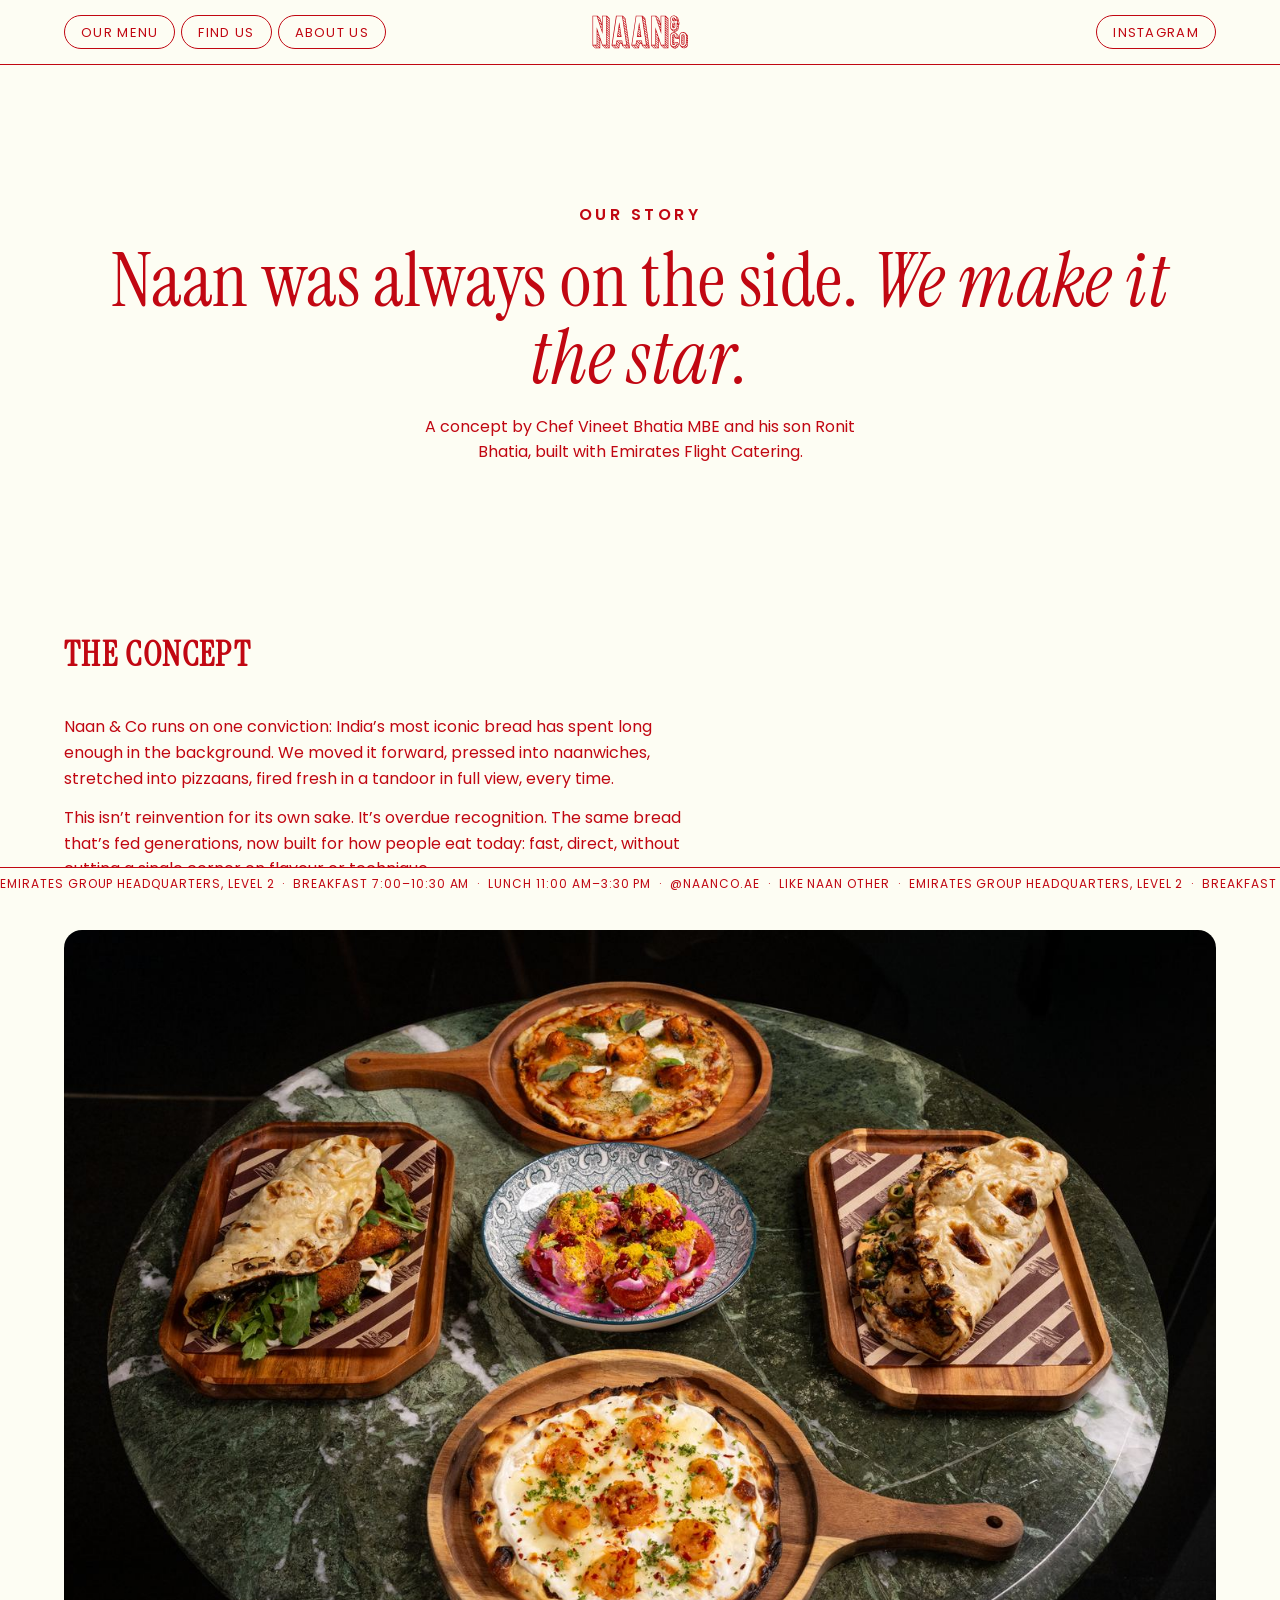
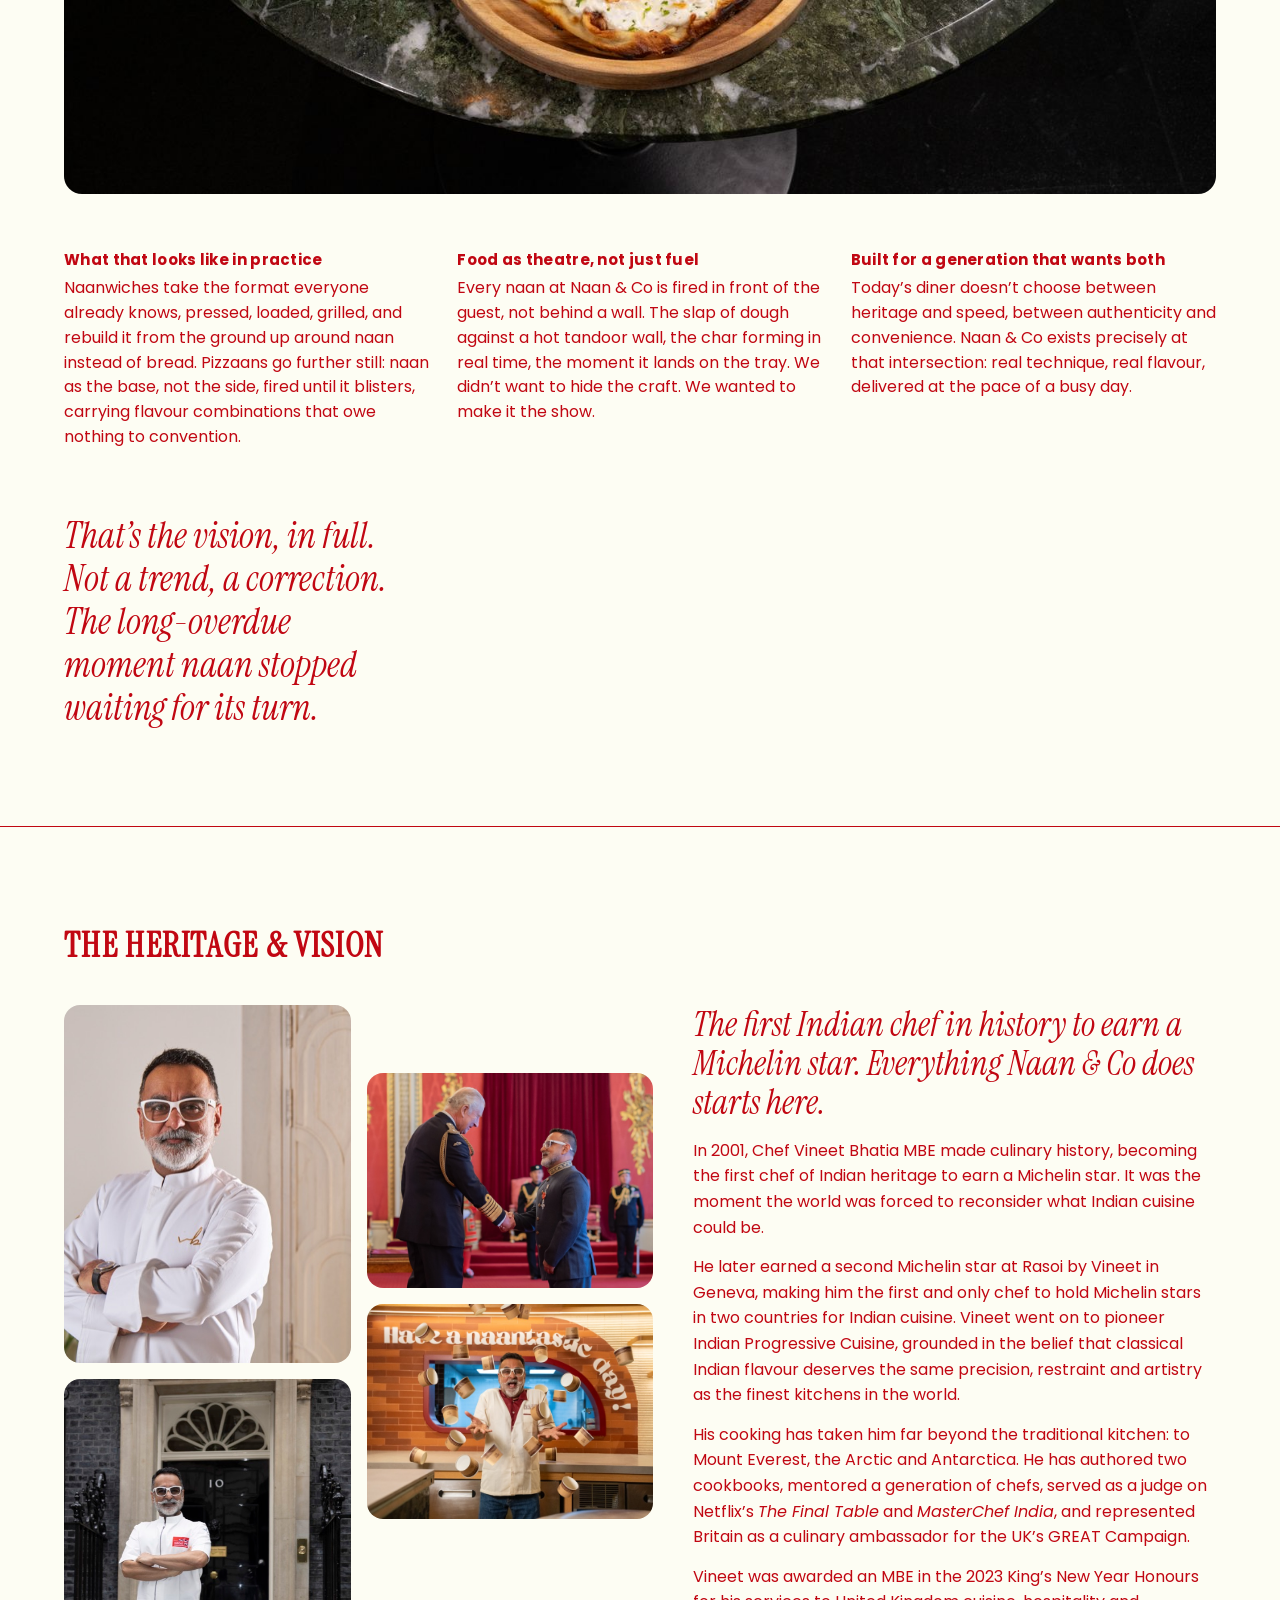
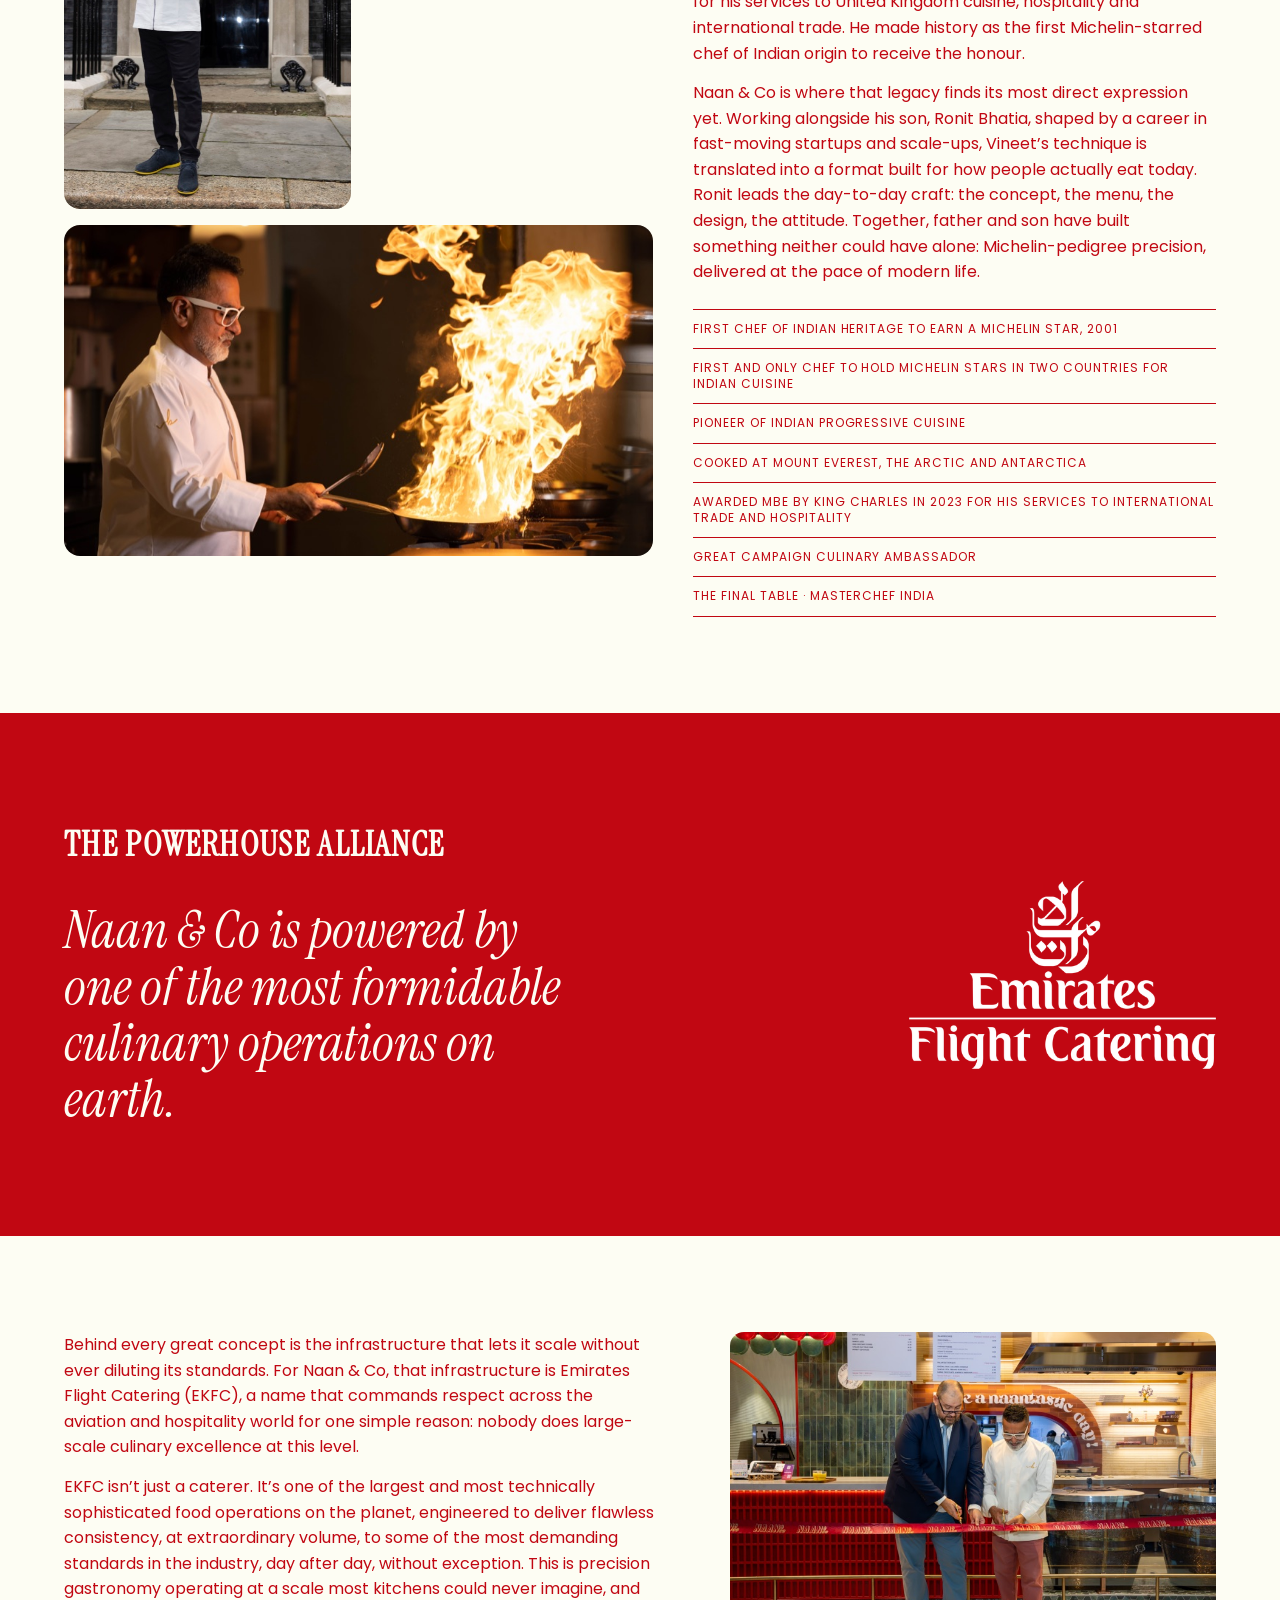
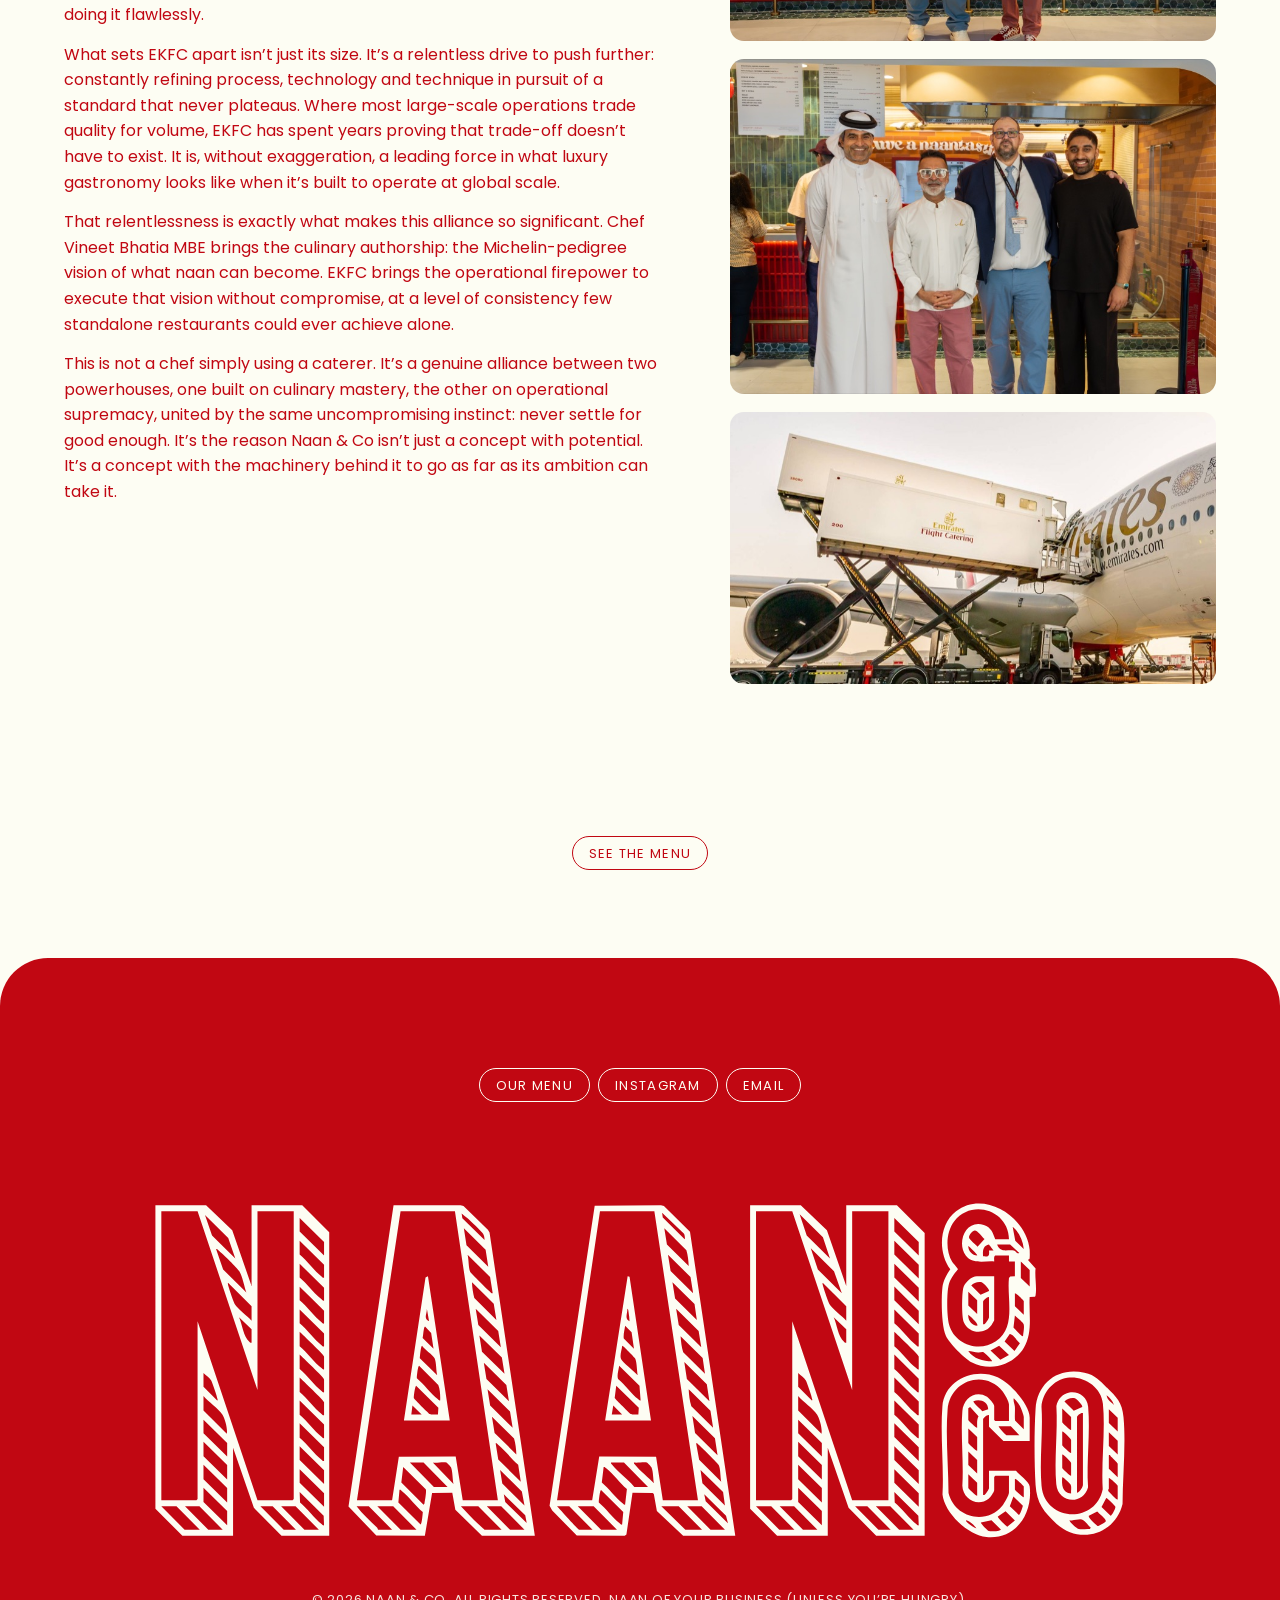
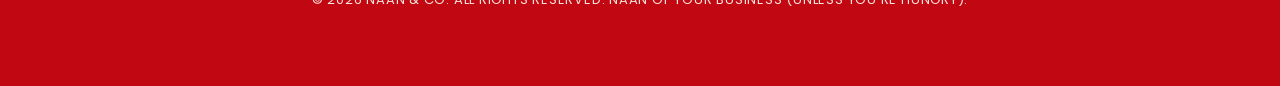
==== commit c99a1860: "Add EKFC logo to alliance header" ====
--- a/about.html
+++ b/about.html
@@ -180,9 +180,12 @@
     <!-- ================= THE POWERHOUSE ALLIANCE (EKFC) ================= -->
     <section class="about-section alliance" id="alliance">
       <div class="alliance-heading reveal">
-        <div class="wrap">
-          <h2 class="section-label">The Powerhouse Alliance</h2>
-          <p>Naan &amp; Co is powered by one of the most formidable culinary operations on earth.</p>
+        <div class="wrap alliance-heading-grid">
+          <div>
+            <h2 class="section-label">The Powerhouse Alliance</h2>
+            <p>Naan &amp; Co is powered by one of the most formidable culinary operations on earth.</p>
+          </div>
+          <img class="alliance-heading-logo" src="assets/ekfc-logo-480.png" width="480" height="294" loading="lazy" alt="Emirates Flight Catering" />
         </div>
       </div>
       <div class="alliance-body">
--- a/styles.css
+++ b/styles.css
@@ -1198,6 +1198,11 @@
   color: var(--cream);
 }
 
+.alliance-heading-grid {
+  display: grid;
+  gap: clamp(36px, 8vw, 72px);
+}
+
 .alliance-heading .section-label {
   color: var(--cream);
 }
@@ -1210,6 +1215,12 @@
   max-width: 22ch;
 }
 
+.alliance-heading-logo {
+  width: clamp(160px, 48vw, 220px);
+  height: auto;
+  filter: brightness(0) invert(1);
+}
+
 .alliance-body {
   padding-block: clamp(40px, 8vw, 96px);
 }
@@ -1238,6 +1249,15 @@
 }
 
 @media (min-width: 768px) {
+  .alliance-heading-grid {
+    grid-template-columns: minmax(0, 1fr) auto;
+    align-items: center;
+  }
+
+  .alliance-heading-logo {
+    width: clamp(240px, 24vw, 360px);
+  }
+
   .concept-points {
     grid-template-columns: repeat(3, 1fr);
   }
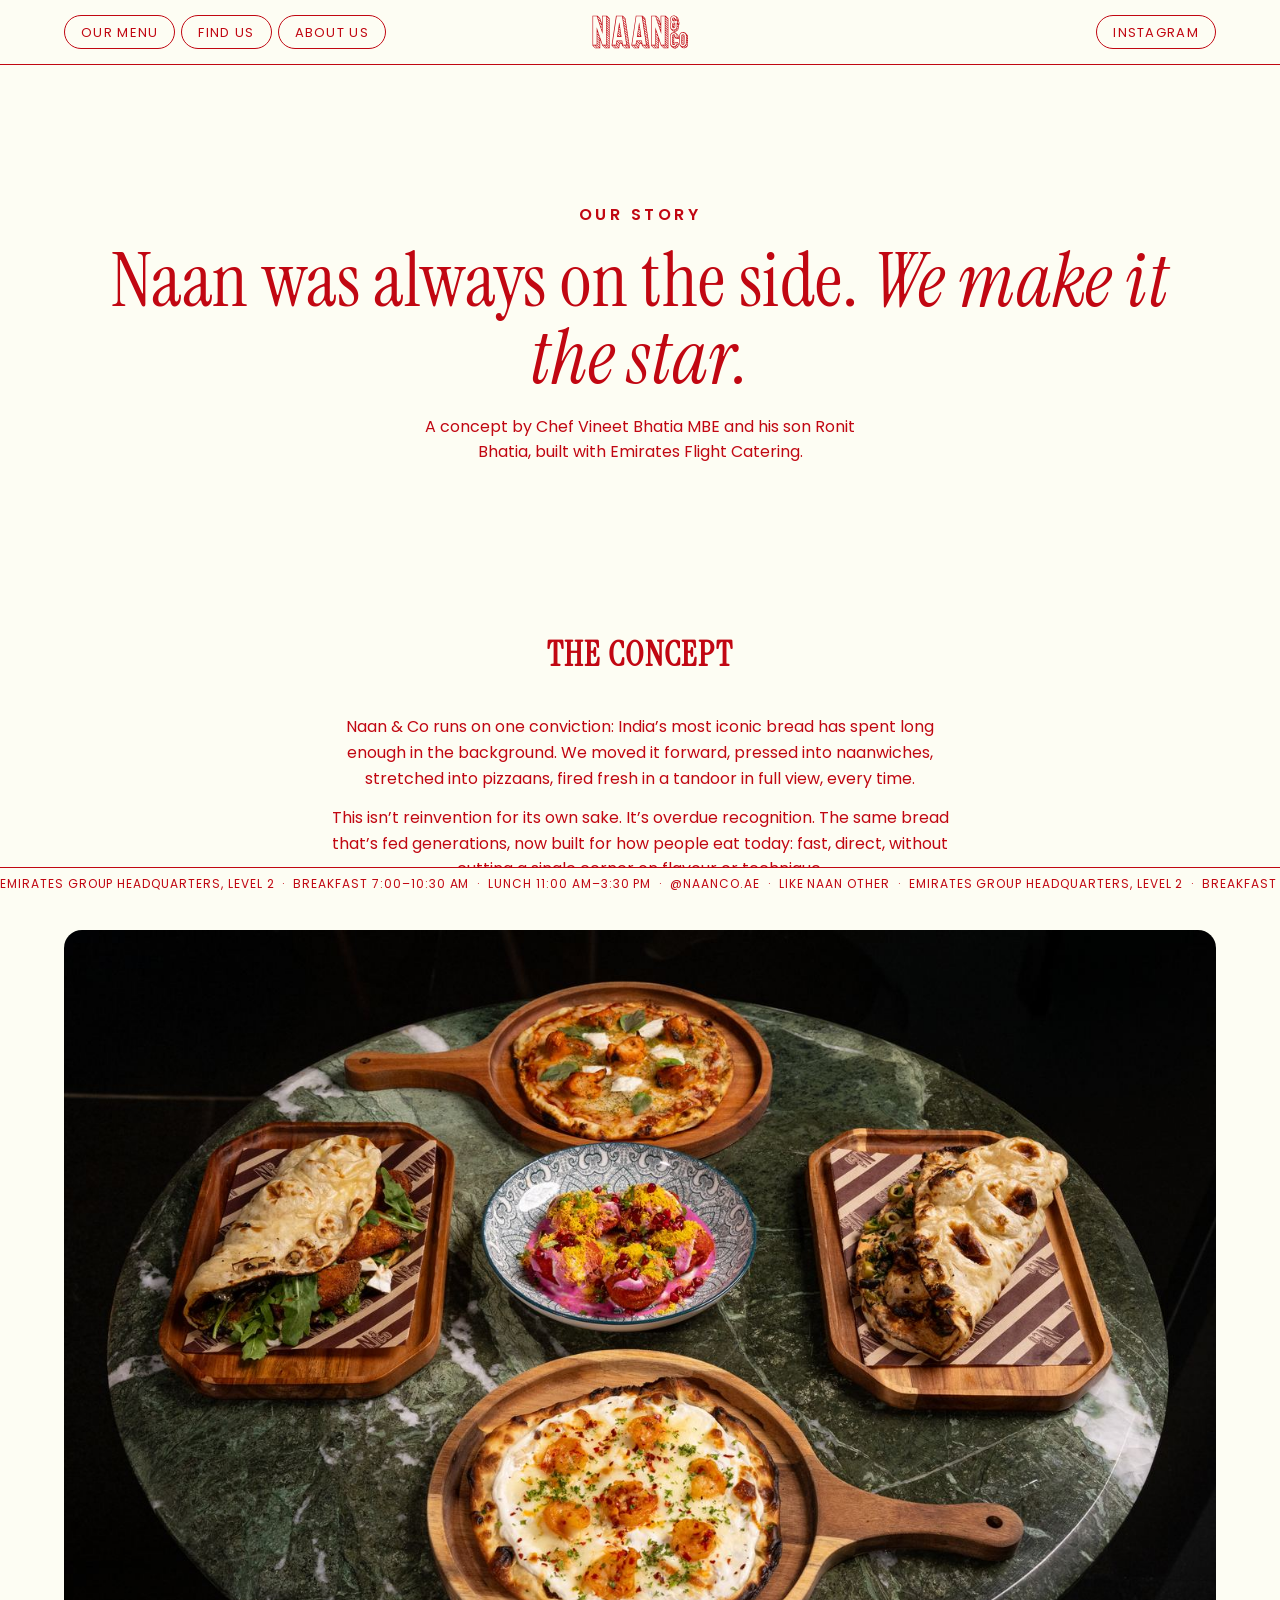
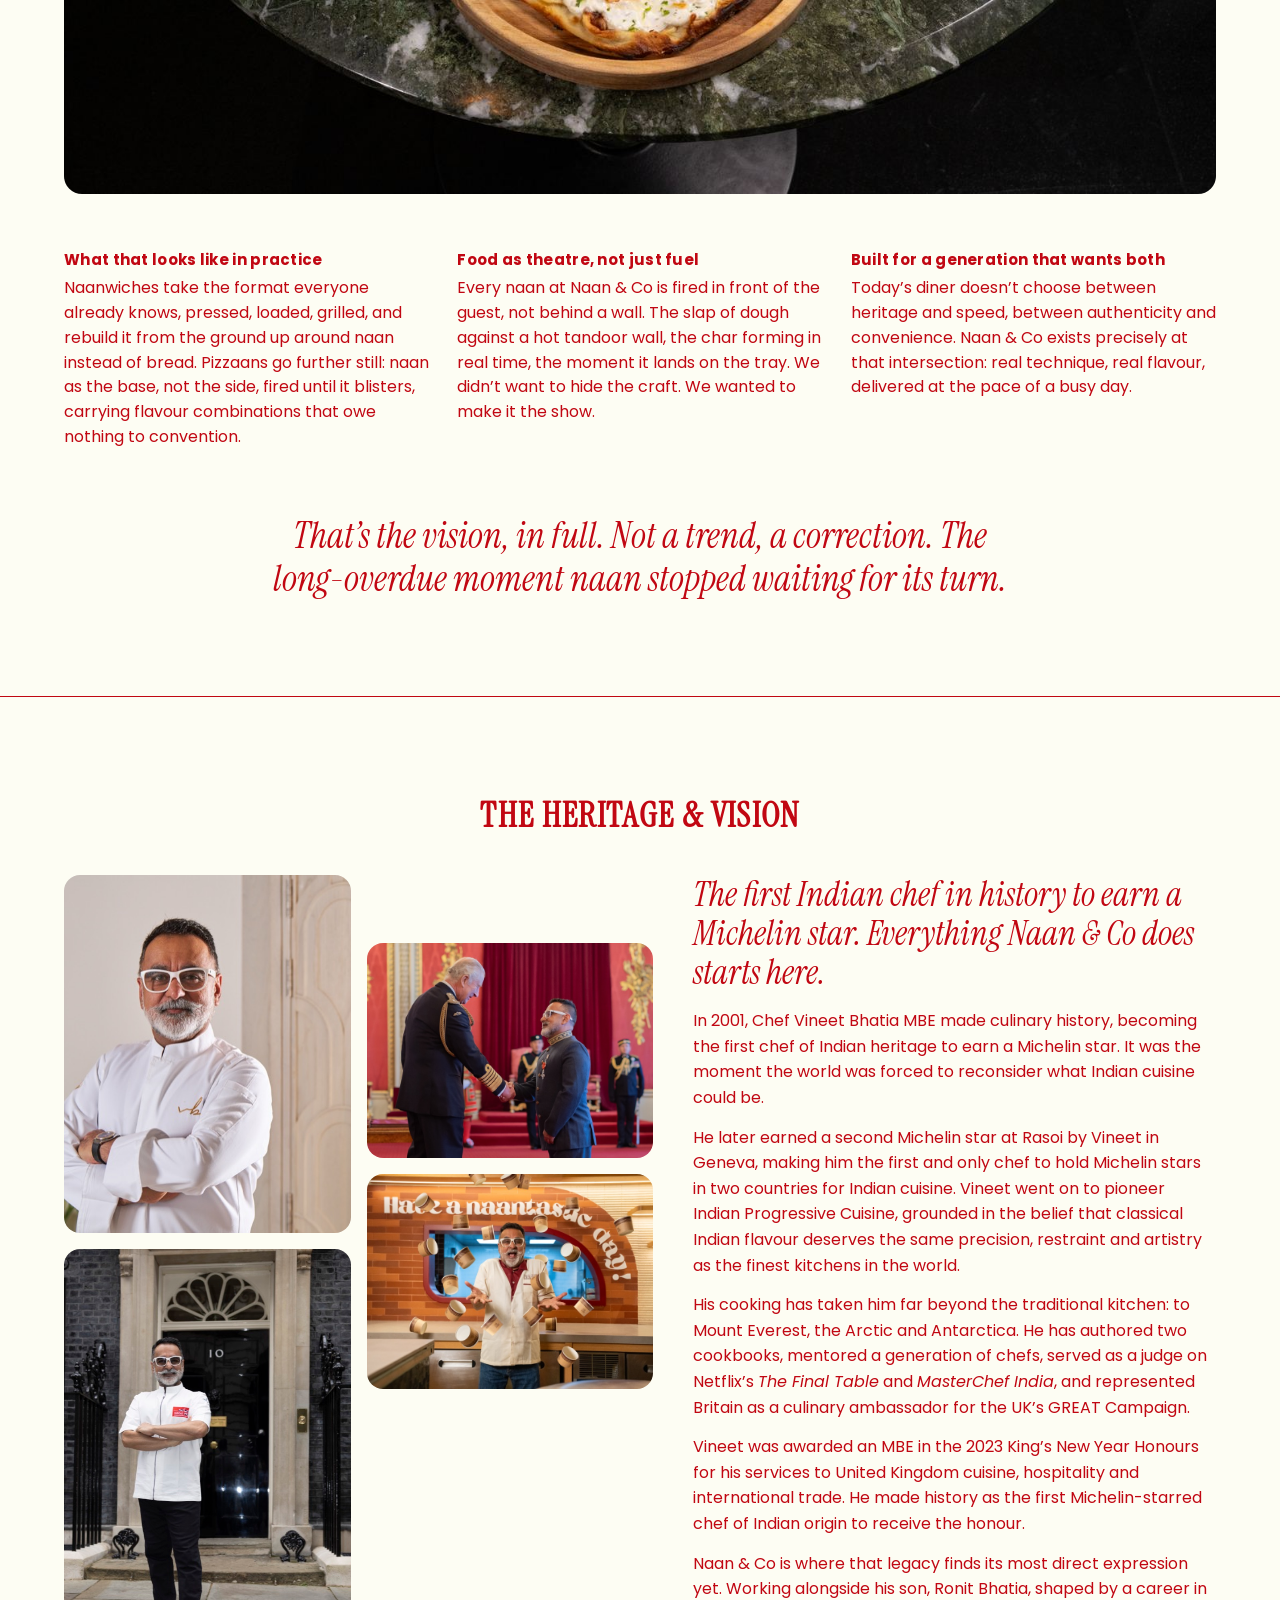
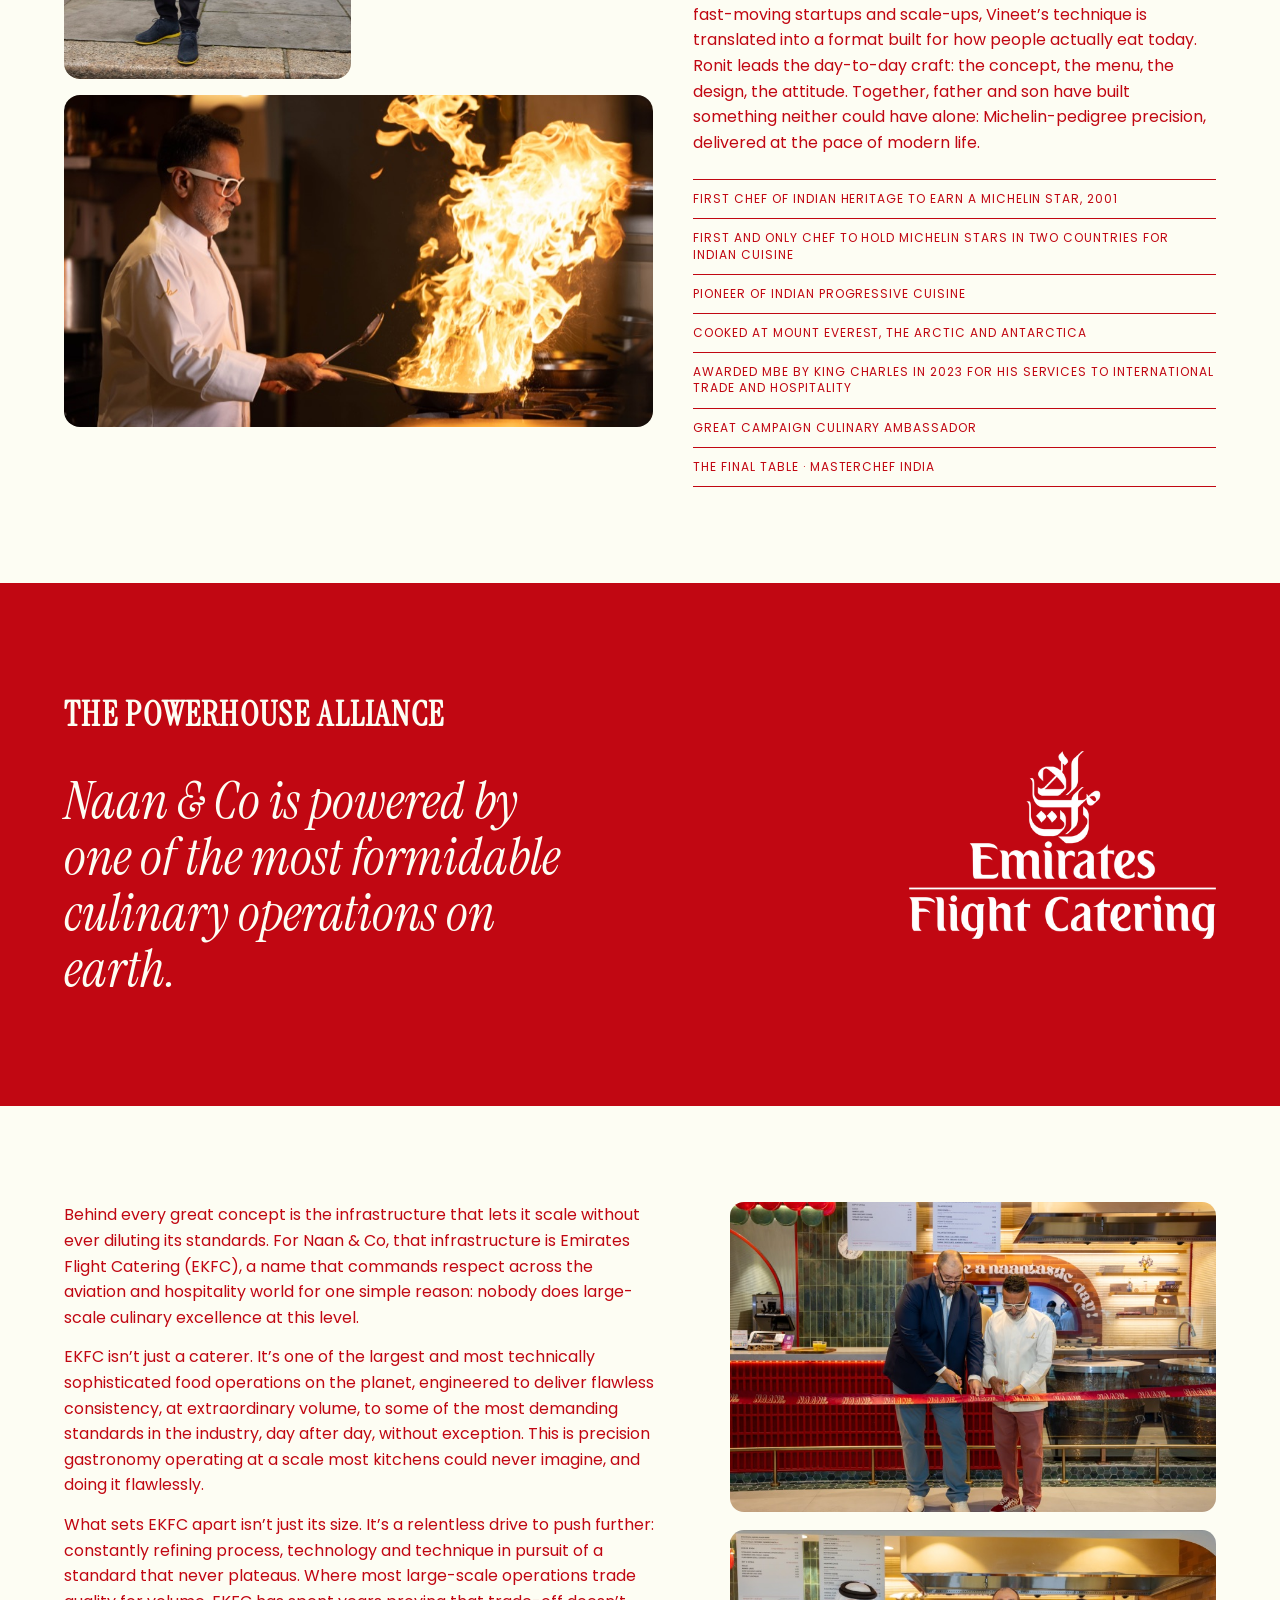
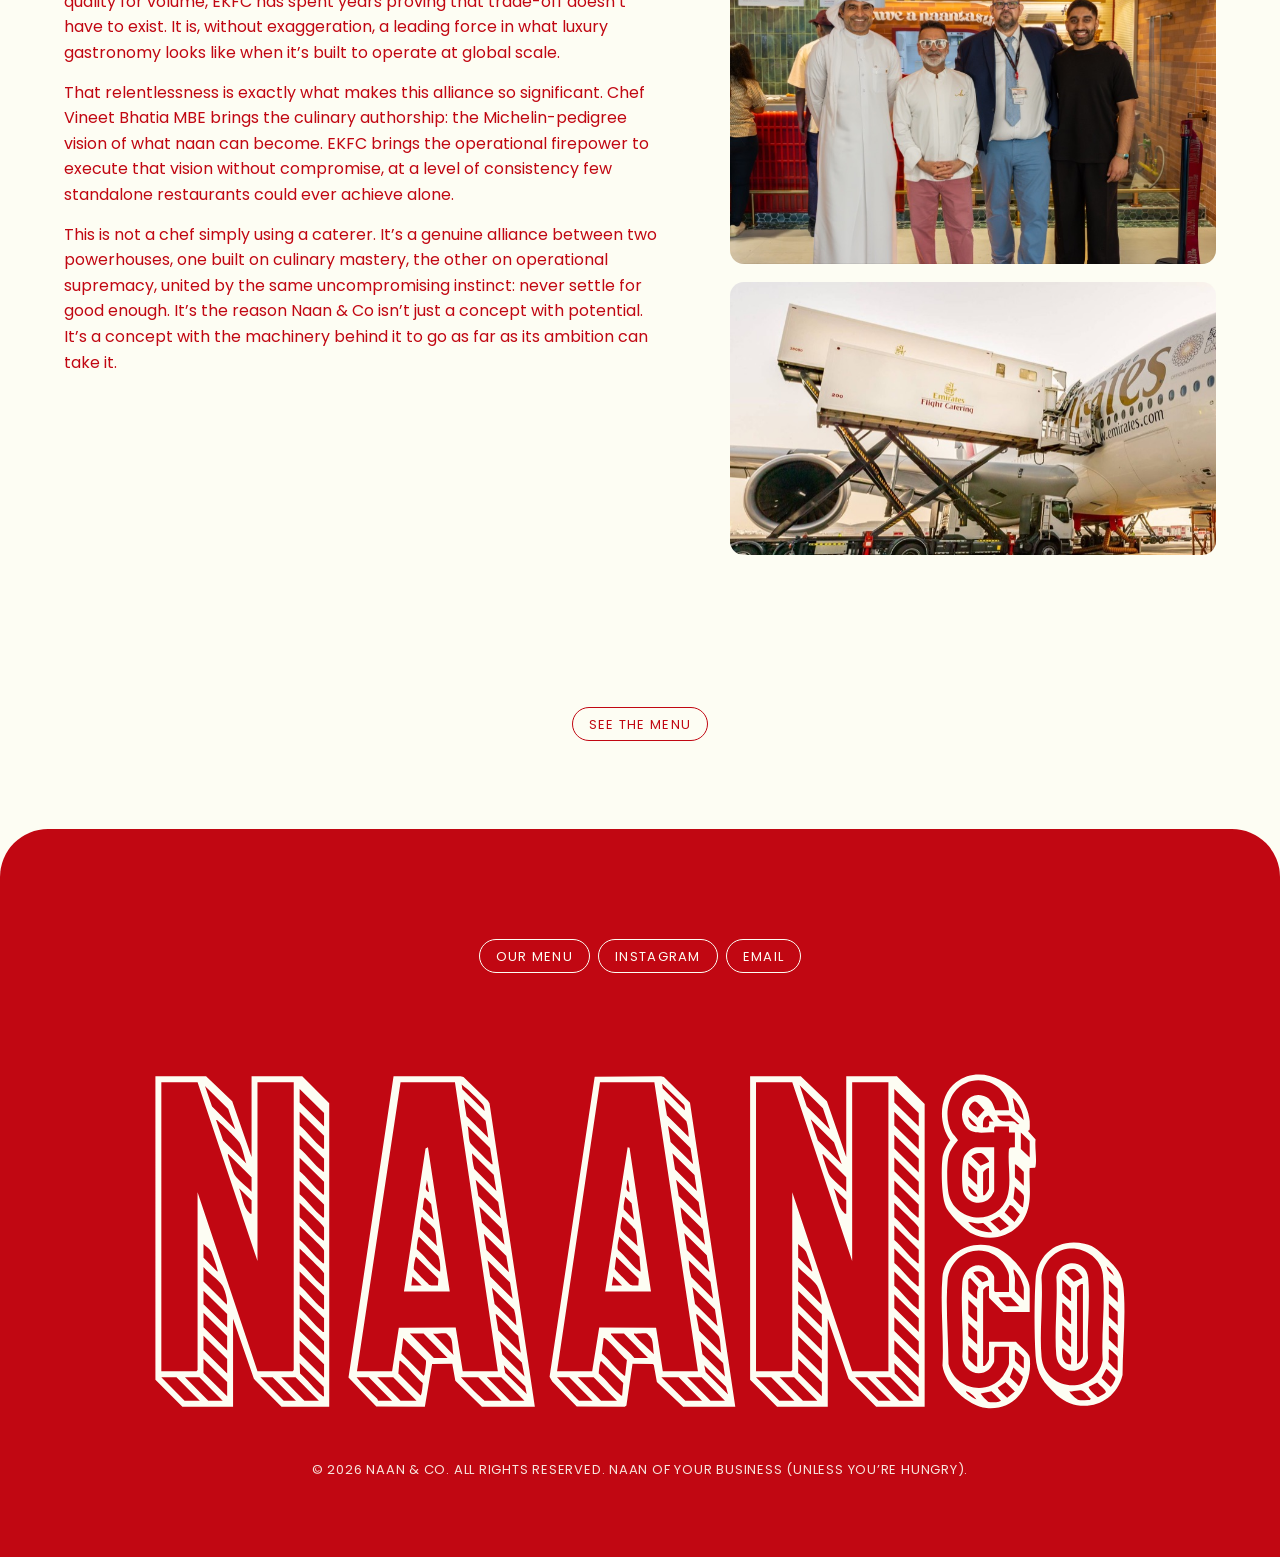
==== commit dbcaa90f: "Refresh site styles on mobile" ====
--- a/about.html
+++ b/about.html
@@ -24,7 +24,7 @@
   <link rel="preconnect" href="https://fonts.gstatic.com" crossorigin />
   <link href="https://fonts.googleapis.com/css2?family=Instrument+Serif:ital@0;1&family=Poppins:wght@400;500;600;700&display=swap" rel="stylesheet" />
   <link rel="icon" type="image/svg+xml" href="assets/favicon.svg" />
-  <link rel="stylesheet" href="styles.css" />
+  <link rel="stylesheet" href="styles.css?v=20260719-1" />
   <noscript>
     <style>
       .reveal { opacity: 1 !important; transform: none !important; }
--- a/styles.css
+++ b/styles.css
@@ -488,7 +488,7 @@
   margin-top: 6px;
   font-size: 15px;
   max-width: 34ch;
-  color: rgba(227, 3, 19, 0.85);
+  color: #c10712;
 }
 
 /* ==========================================================
@@ -1058,8 +1058,15 @@
 
 /* ---------- The Concept ---------- */
 
+.concept .section-label,
+.chef .section-label {
+  text-align: center;
+}
+
 .concept-lead {
   max-width: 62ch;
+  margin-inline: auto;
+  text-align: center;
   font-size: 16px;
   line-height: 1.6;
 }
@@ -1099,10 +1106,11 @@
 .concept-close {
   font-family: var(--font-display);
   font-style: italic;
-  font-size: clamp(24px, 4vw, 36px);
+  font-size: clamp(20px, 5.2vw, 36px);
   line-height: 1.2;
-  max-width: 20ch;
-  margin-top: clamp(40px, 7vw, 64px);
+  max-width: 44ch;
+  margin: clamp(40px, 7vw, 64px) auto 0;
+  text-align: center;
 }
 
 /* ---------- Chef Vineet ---------- */
@@ -1144,7 +1152,7 @@
 }
 
 .chef-photo--landscape {
-  aspect-ratio: 4 / 3;
+  aspect-ratio: 1 / 1;
 }
 
 .chef-photo--wide {
@@ -1249,6 +1257,10 @@
 }
 
 @media (min-width: 768px) {
+  .chef-photo--landscape {
+    aspect-ratio: 4 / 3;
+  }
+
   .alliance-heading-grid {
     grid-template-columns: minmax(0, 1fr) auto;
     align-items: center;
